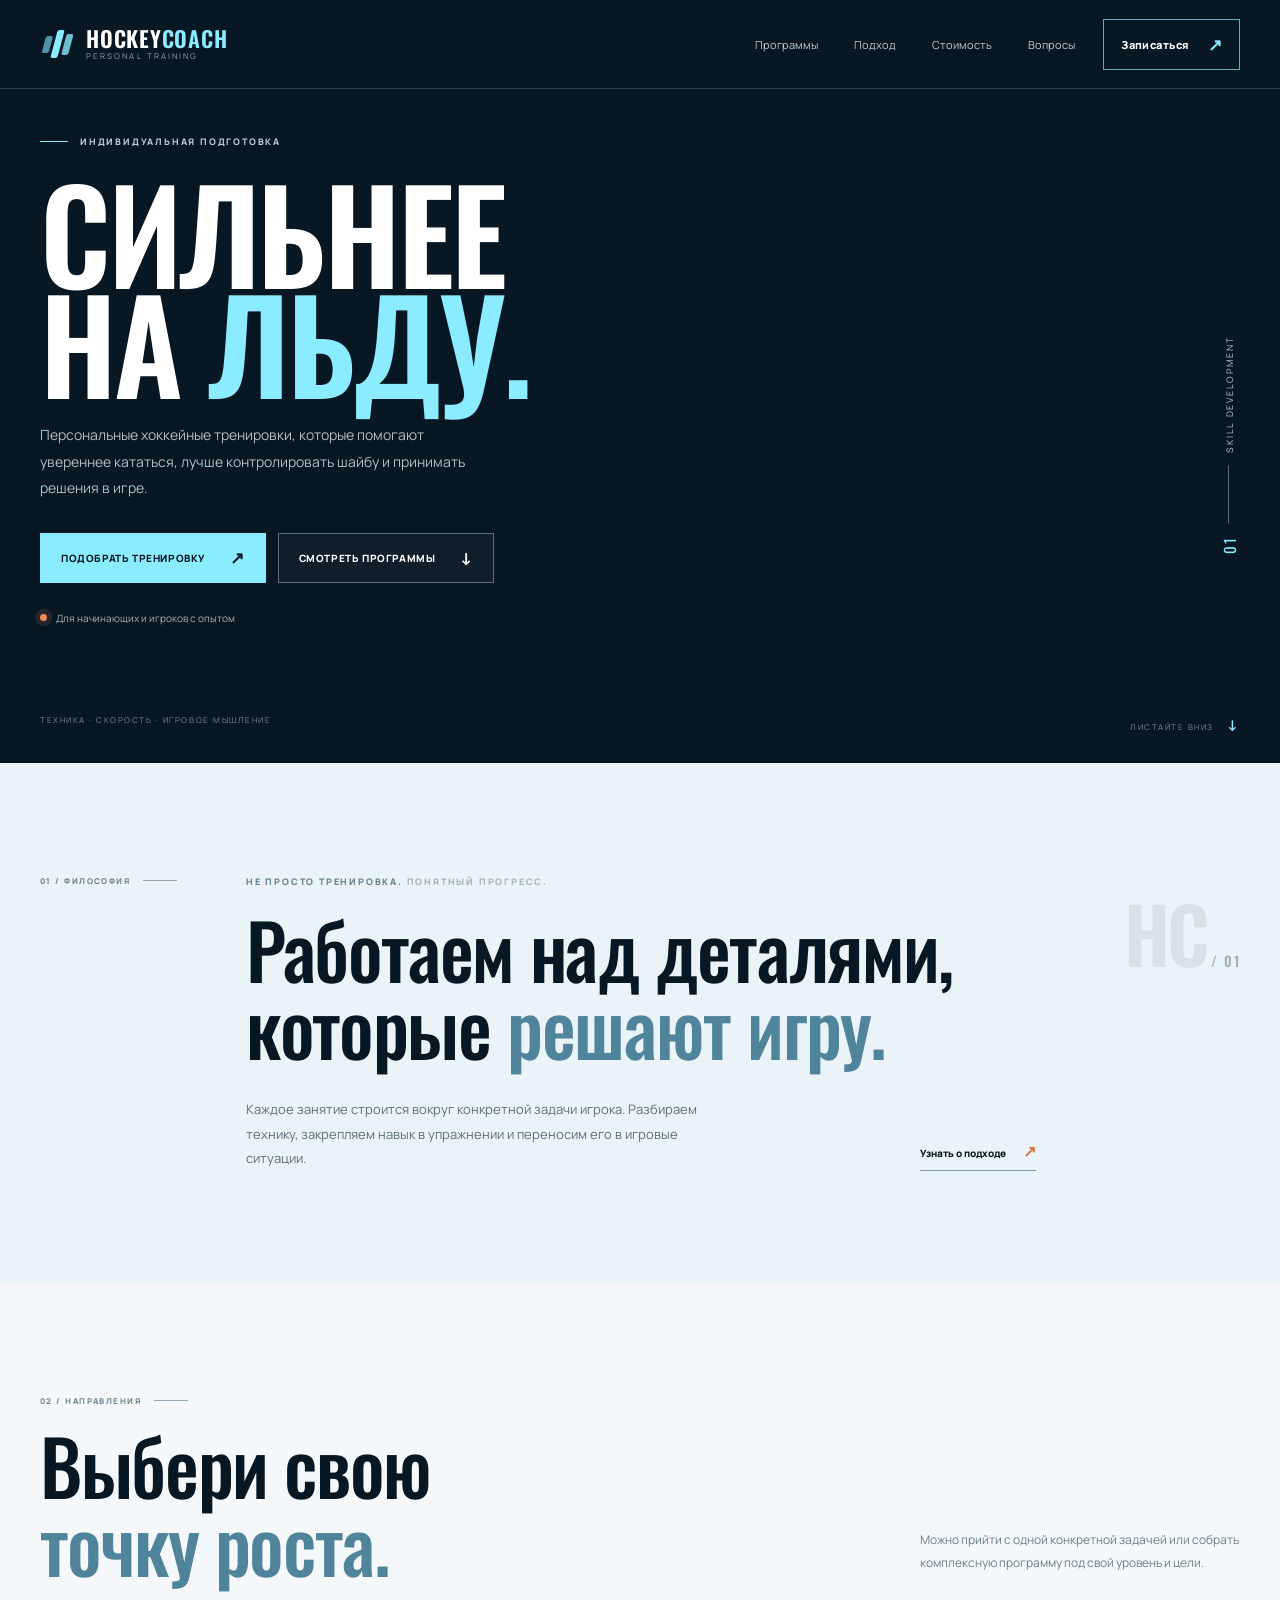
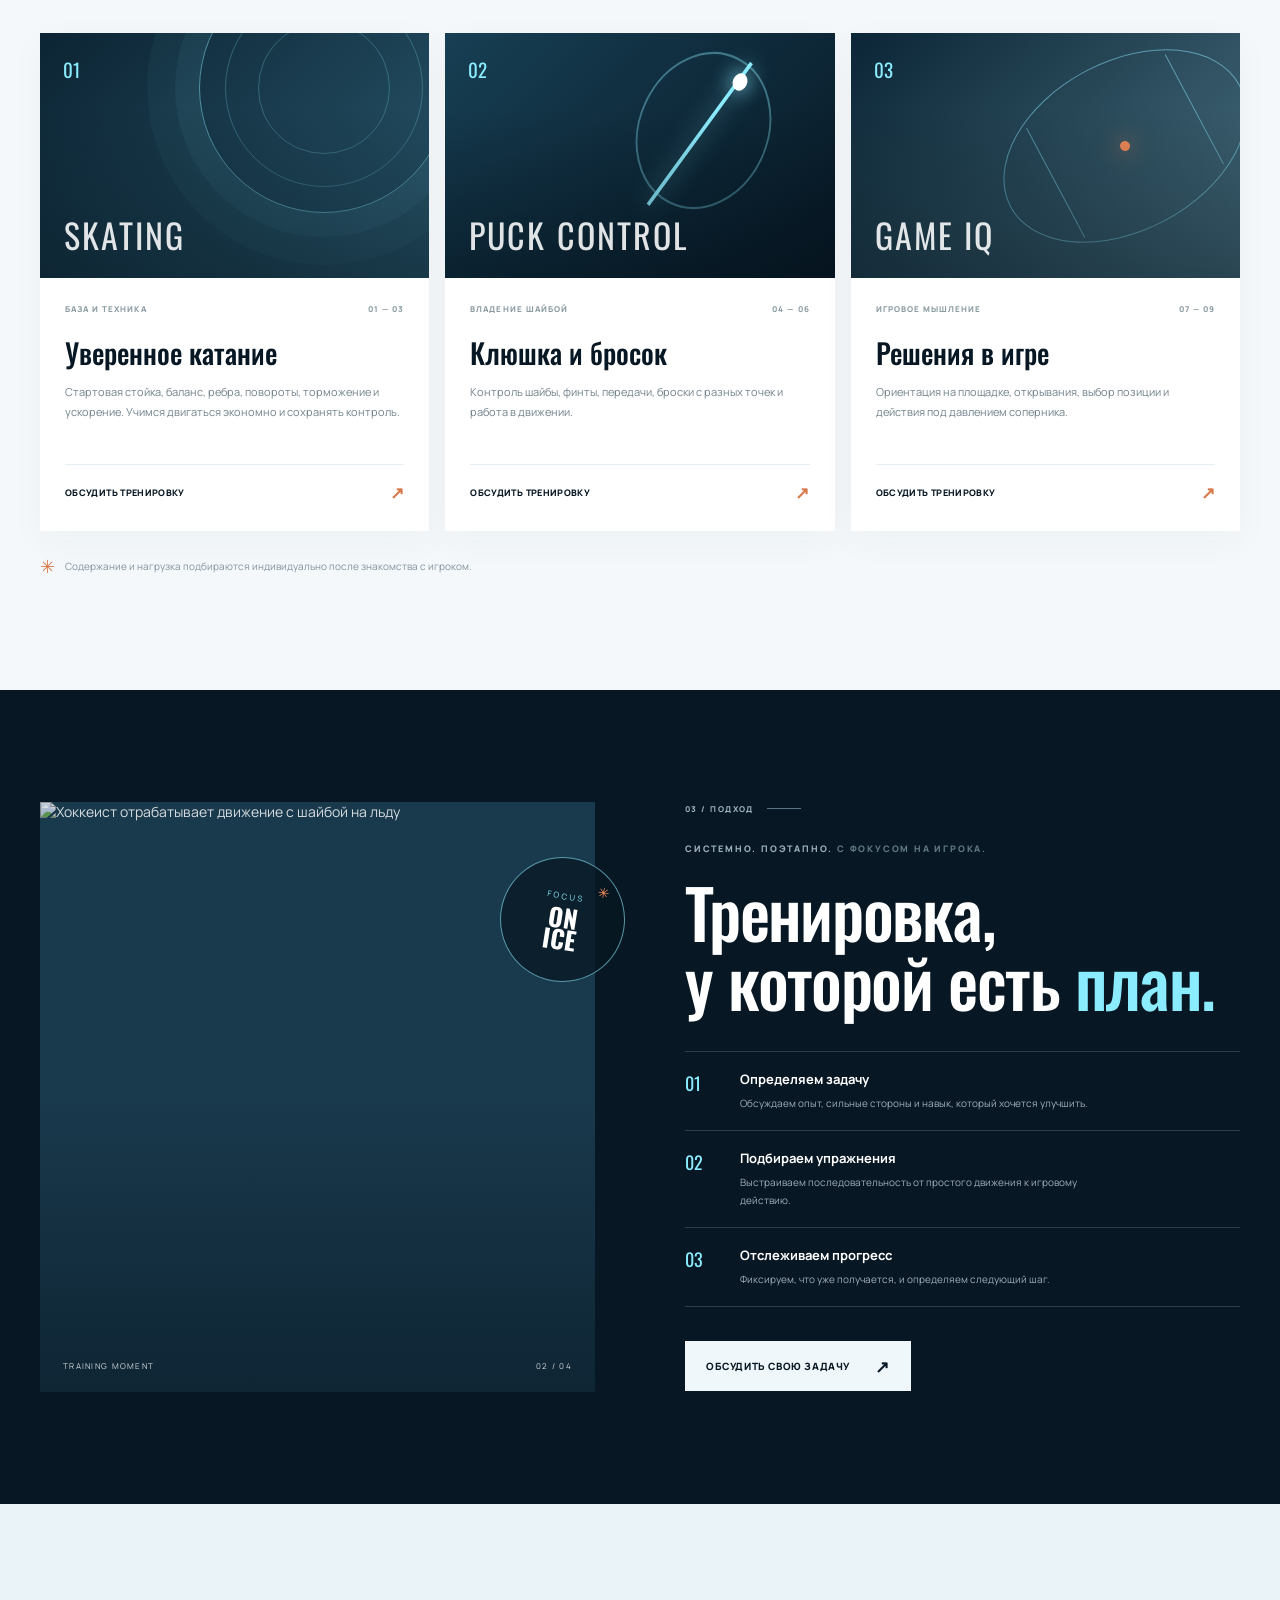
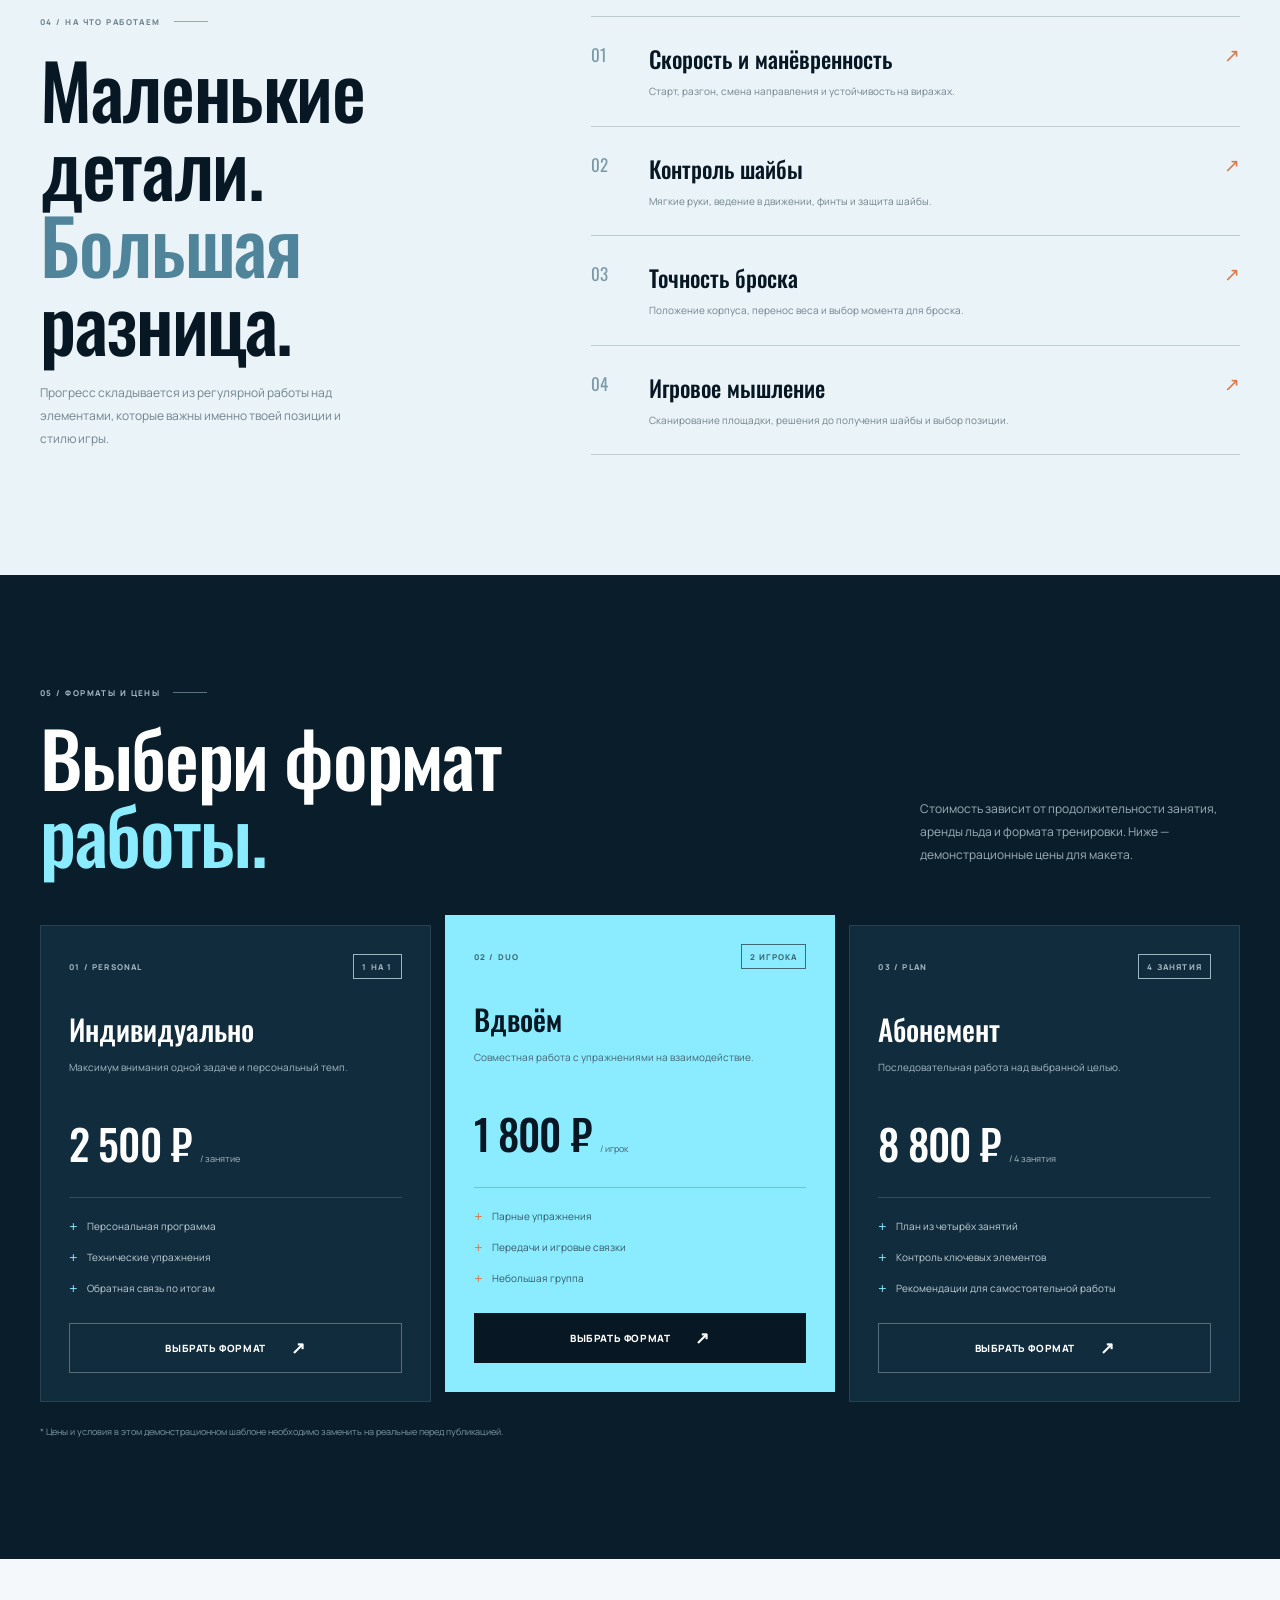
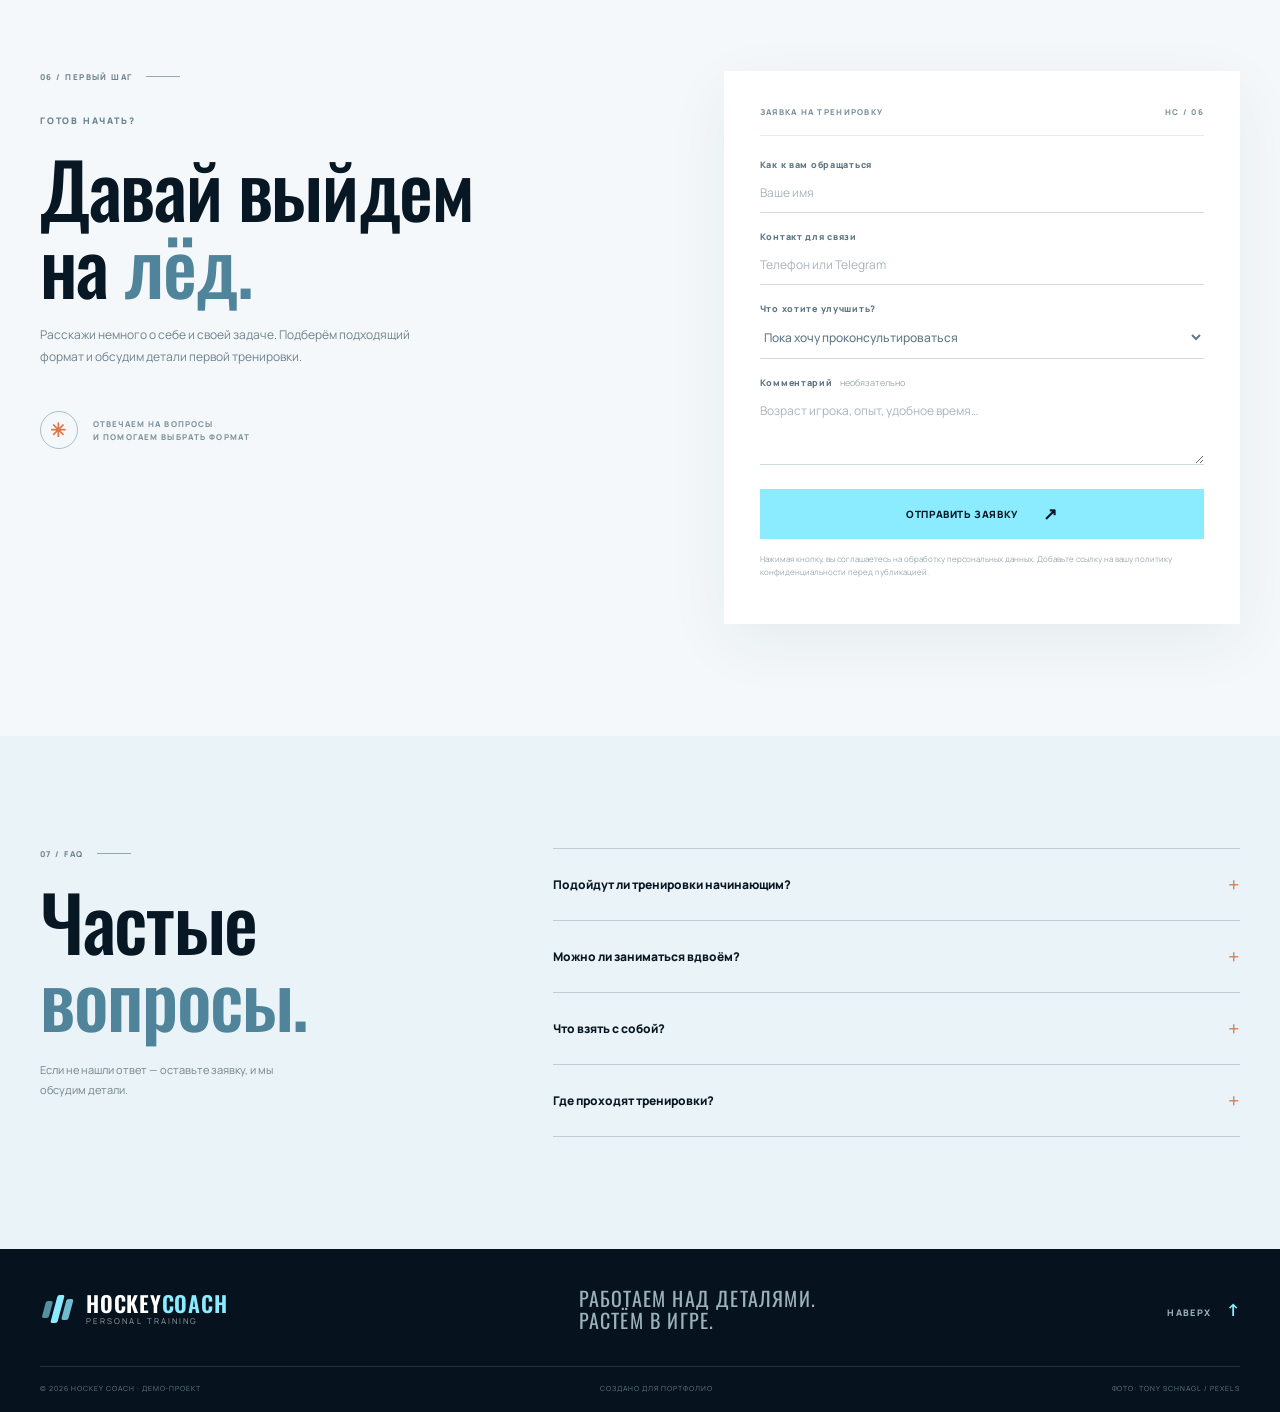
==== hockey-coach-site/index.html @ 4f039370 "Add files via upload" ====
<!doctype html>
<html lang="ru">
<head>
  <meta charset="utf-8">
  <meta name="viewport" content="width=device-width, initial-scale=1">
  <meta name="theme-color" content="#071723">
  <meta name="description" content="Индивидуальные хоккейные тренировки: катание, владение шайбой, бросок и игровое мышление. Подбор программы под уровень и цели игрока.">
  <title>Hockey Coach — индивидуальные тренировки на льду</title>
  <link rel="preconnect" href="https://fonts.googleapis.com">
  <link rel="preconnect" href="https://fonts.gstatic.com" crossorigin>
  <link href="https://fonts.googleapis.com/css2?family=Manrope:wght@400;500;600;700;800&family=Oswald:wght@400;500;600;700&display=swap" rel="stylesheet">
  <link rel="icon" href="assets/favicon.svg" type="image/svg+xml">
  <link rel="stylesheet" href="styles.css">
</head>
<body>
  <div class="site-shell">
    <header class="site-header" id="top">
      <div class="container header-inner">
        <a class="brand" href="#top" aria-label="Hockey Coach — на главную">
          <span class="brand-mark" aria-hidden="true"><span></span><span></span><span></span></span>
          <span class="brand-copy"><strong>HOCKEY<span>COACH</span></strong><small>PERSONAL TRAINING</small></span>
        </a>
        <button class="menu-toggle" type="button" aria-label="Открыть меню" aria-expanded="false" aria-controls="main-nav">
          <span></span><span></span>
        </button>
        <nav class="main-nav" id="main-nav" aria-label="Основная навигация">
          <a href="#programs">Программы</a>
          <a href="#approach">Подход</a>
          <a href="#prices">Стоимость</a>
          <a href="#faq">Вопросы</a>
        </nav>
        <a class="header-cta" href="#contact">Записаться <span aria-hidden="true">↗</span></a>
      </div>
    </header>

    <main>
      <section class="hero">
        <div class="hero-photo" role="img" aria-label="Хоккеисты проводят тренировку на ледовой арене"></div>
        <div class="hero-shade"></div>
        <div class="container hero-content">
          <div class="hero-copy">
            <div class="eyebrow eyebrow-light"><span class="eyebrow-line"></span> ИНДИВИДУАЛЬНАЯ ПОДГОТОВКА</div>
            <h1>СИЛЬНЕЕ<br>НА <em>ЛЬДУ.</em></h1>
            <p class="hero-lead">Персональные хоккейные тренировки, которые помогают увереннее кататься, лучше контролировать шайбу и принимать решения в игре.</p>
            <div class="hero-actions">
              <a class="button button-accent" href="#contact">Подобрать тренировку <span aria-hidden="true">↗</span></a>
              <a class="button button-ghost" href="#programs">Смотреть программы <span aria-hidden="true">↓</span></a>
            </div>
            <div class="hero-note"><span class="pulse-dot"></span> Для начинающих и игроков с опытом</div>
          </div>
          <div class="hero-side-note"><span>01</span><i></i><span>SKILL DEVELOPMENT</span></div>
          <div class="hero-bottomline">
            <span>ТЕХНИКА · СКОРОСТЬ · ИГРОВОЕ МЫШЛЕНИЕ</span>
            <span class="scroll-cue">ЛИСТАЙТЕ ВНИЗ <b>↓</b></span>
          </div>
        </div>
      </section>

      <section class="intro section-pad">
        <div class="container intro-grid">
          <div class="section-kicker"><span>01 / ФИЛОСОФИЯ</span><i></i></div>
          <div class="intro-main">
            <p class="overline">НЕ ПРОСТО ТРЕНИРОВКА. <span>ПОНЯТНЫЙ ПРОГРЕСС.</span></p>
            <h2>Работаем над деталями,<br>которые <em>решают игру.</em></h2>
            <div class="intro-bottom">
              <p>Каждое занятие строится вокруг конкретной задачи игрока. Разбираем технику, закрепляем навык в упражнении и переносим его в игровые ситуации.</p>
              <a class="text-link" href="#approach">Узнать о подходе <span>↗</span></a>
            </div>
          </div>
          <div class="intro-number" aria-hidden="true">HC<span> / 01</span></div>
        </div>
      </section>

      <section class="programs section-pad" id="programs">
        <div class="container">
          <div class="section-heading">
            <div><div class="section-kicker"><span>02 / НАПРАВЛЕНИЯ</span><i></i></div><h2>Выбери свою<br><em>точку роста.</em></h2></div>
            <p>Можно прийти с одной конкретной задачей или собрать комплексную программу под свой уровень и цели.</p>
          </div>
          <div class="program-grid">
            <article class="program-card program-card-featured">
              <div class="program-visual visual-skating"><span class="visual-index">01</span><span class="visual-word">SKATING</span><div class="ice-ring"></div></div>
              <div class="program-info"><div class="program-meta"><span>БАЗА И ТЕХНИКА</span><span>01 — 03</span></div><h3>Уверенное катание</h3><p>Стартовая стойка, баланс, ребра, повороты, торможение и ускорение. Учимся двигаться экономно и сохранять контроль.</p><a class="card-link" href="#contact">Обсудить тренировку <span>↗</span></a></div>
            </article>
            <article class="program-card">
              <div class="program-visual visual-stick"><span class="visual-index">02</span><span class="visual-word">PUCK CONTROL</span><div class="puck-mark"></div></div>
              <div class="program-info"><div class="program-meta"><span>ВЛАДЕНИЕ ШАЙБОЙ</span><span>04 — 06</span></div><h3>Клюшка и бросок</h3><p>Контроль шайбы, финты, передачи, броски с разных точек и работа в движении.</p><a class="card-link" href="#contact">Обсудить тренировку <span>↗</span></a></div>
            </article>
            <article class="program-card">
              <div class="program-visual visual-game"><span class="visual-index">03</span><span class="visual-word">GAME IQ</span><div class="game-lines"></div></div>
              <div class="program-info"><div class="program-meta"><span>ИГРОВОЕ МЫШЛЕНИЕ</span><span>07 — 09</span></div><h3>Решения в игре</h3><p>Ориентация на площадке, открывания, выбор позиции и действия под давлением соперника.</p><a class="card-link" href="#contact">Обсудить тренировку <span>↗</span></a></div>
            </article>
          </div>
          <div class="program-footnote"><span class="mini-star">✳</span> Содержание и нагрузка подбираются индивидуально после знакомства с игроком.</div>
        </div>
      </section>

      <section class="approach section-pad" id="approach">
        <div class="container approach-grid">
          <div class="approach-image-wrap">
            <img class="approach-image" src="https://images.pexels.com/photos/6468601/pexels-photo-6468601.jpeg?cs=srgb&dl=pexels-tony-schnagl-6468601.jpg&fm=jpg" alt="Хоккеист отрабатывает движение с шайбой на льду" loading="lazy">
            <div class="image-caption"><span>TRAINING MOMENT</span><span>02 / 04</span></div>
            <div class="image-stamp"><span>FOCUS</span><strong>ON<br>ICE</strong><i>✳</i></div>
          </div>
          <div class="approach-copy">
            <div class="section-kicker section-kicker-light"><span>03 / ПОДХОД</span><i></i></div>
            <p class="overline overline-light">СИСТЕМНО. ПОЭТАПНО. <span>С ФОКУСОМ НА ИГРОКА.</span></p>
            <h2>Тренировка,<br>у которой есть <em>план.</em></h2>
            <div class="approach-steps">
              <div class="approach-step"><span>01</span><div><h3>Определяем задачу</h3><p>Обсуждаем опыт, сильные стороны и навык, который хочется улучшить.</p></div></div>
              <div class="approach-step"><span>02</span><div><h3>Подбираем упражнения</h3><p>Выстраиваем последовательность от простого движения к игровому действию.</p></div></div>
              <div class="approach-step"><span>03</span><div><h3>Отслеживаем прогресс</h3><p>Фиксируем, что уже получается, и определяем следующий шаг.</p></div></div>
            </div>
            <a class="button button-light" href="#contact">Обсудить свою задачу <span>↗</span></a>
          </div>
        </div>
      </section>

      <section class="results section-pad">
        <div class="container results-grid">
          <div class="results-heading"><div class="section-kicker"><span>04 / НА ЧТО РАБОТАЕМ</span><i></i></div><h2>Маленькие<br>детали. <em>Большая</em><br>разница.</h2><p>Прогресс складывается из регулярной работы над элементами, которые важны именно твоей позиции и стилю игры.</p></div>
          <div class="skill-list">
            <div class="skill-row"><span class="skill-count">01</span><div class="skill-copy"><h3>Скорость и манёвренность</h3><p>Старт, разгон, смена направления и устойчивость на виражах.</p></div><span class="skill-arrow">↗</span></div>
            <div class="skill-row"><span class="skill-count">02</span><div class="skill-copy"><h3>Контроль шайбы</h3><p>Мягкие руки, ведение в движении, финты и защита шайбы.</p></div><span class="skill-arrow">↗</span></div>
            <div class="skill-row"><span class="skill-count">03</span><div class="skill-copy"><h3>Точность броска</h3><p>Положение корпуса, перенос веса и выбор момента для броска.</p></div><span class="skill-arrow">↗</span></div>
            <div class="skill-row"><span class="skill-count">04</span><div class="skill-copy"><h3>Игровое мышление</h3><p>Сканирование площадки, решения до получения шайбы и выбор позиции.</p></div><span class="skill-arrow">↗</span></div>
          </div>
        </div>
      </section>

      <section class="pricing section-pad" id="prices">
        <div class="container">
          <div class="section-heading pricing-heading">
            <div><div class="section-kicker section-kicker-light"><span>05 / ФОРМАТЫ И ЦЕНЫ</span><i></i></div><h2>Выбери формат<br><em>работы.</em></h2></div>
            <p>Стоимость зависит от продолжительности занятия, аренды льда и формата тренировки. Ниже — демонстрационные цены для макета.</p>
          </div>
          <div class="price-grid">
            <article class="price-card"><div class="price-top"><span>01 / PERSONAL</span><span class="price-tag">1 НА 1</span></div><h3>Индивидуально</h3><p>Максимум внимания одной задаче и персональный темп.</p><div class="price-value"><strong>2 500 ₽</strong><span>/ занятие</span></div><ul><li>Персональная программа</li><li>Технические упражнения</li><li>Обратная связь по итогам</li></ul><a class="button button-outline-light" href="#contact" data-plan="Индивидуальная тренировка">Выбрать формат <span>↗</span></a></article>
            <article class="price-card price-card-accent"><div class="price-top"><span>02 / DUO</span><span class="price-tag">2 ИГРОКА</span></div><h3>Вдвоём</h3><p>Совместная работа с упражнениями на взаимодействие.</p><div class="price-value"><strong>1 800 ₽</strong><span>/ игрок</span></div><ul><li>Парные упражнения</li><li>Передачи и игровые связки</li><li>Небольшая группа</li></ul><a class="button button-dark" href="#contact" data-plan="Тренировка вдвоём">Выбрать формат <span>↗</span></a></article>
            <article class="price-card"><div class="price-top"><span>03 / PLAN</span><span class="price-tag">4 ЗАНЯТИЯ</span></div><h3>Абонемент</h3><p>Последовательная работа над выбранной целью.</p><div class="price-value"><strong>8 800 ₽</strong><span>/ 4 занятия</span></div><ul><li>План из четырёх занятий</li><li>Контроль ключевых элементов</li><li>Рекомендации для самостоятельной работы</li></ul><a class="button button-outline-light" href="#contact" data-plan="Абонемент на 4 занятия">Выбрать формат <span>↗</span></a></article>
          </div>
          <p class="pricing-note">* Цены и условия в этом демонстрационном шаблоне необходимо заменить на реальные перед публикацией.</p>
        </div>
      </section>

      <section class="contact section-pad" id="contact">
        <div class="container contact-grid">
          <div class="contact-copy"><div class="section-kicker"><span>06 / ПЕРВЫЙ ШАГ</span><i></i></div><p class="overline">ГОТОВ НАЧАТЬ?</p><h2>Давай выйдем<br>на <em>лёд.</em></h2><p class="contact-lead">Расскажи немного о себе и своей задаче. Подберём подходящий формат и обсудим детали первой тренировки.</p><div class="contact-aside"><span class="contact-aside-icon">✳</span><span>ОТВЕЧАЕМ НА ВОПРОСЫ<br>И ПОМОГАЕМ ВЫБРАТЬ ФОРМАТ</span></div></div>
          <form class="contact-form" id="lead-form">
            <div class="form-title"><span>ЗАЯВКА НА ТРЕНИРОВКУ</span><span>HC / 06</span></div>
            <label>Как к вам обращаться<input name="name" type="text" placeholder="Ваше имя" autocomplete="name" required></label>
            <label>Контакт для связи<input name="contact" type="text" placeholder="Телефон или Telegram" required></label>
            <label>Что хотите улучшить?
              <select name="goal" id="goal-select">
                <option value="Пока хочу проконсультироваться">Пока хочу проконсультироваться</option>
                <option value="Уверенное катание">Уверенное катание</option>
                <option value="Владение шайбой и бросок">Владение шайбой и бросок</option>
                <option value="Игровое мышление">Игровое мышление</option>
                <option value="Комплексная подготовка">Комплексная подготовка</option>
              </select>
            </label>
            <label>Комментарий <span class="optional">необязательно</span><textarea name="message" rows="3" placeholder="Возраст игрока, опыт, удобное время…"></textarea></label>
            <button class="button button-accent form-submit" type="submit">Отправить заявку <span>↗</span></button>
            <p class="form-privacy">Нажимая кнопку, вы соглашаетесь на обработку персональных данных. Добавьте ссылку на вашу политику конфиденциальности перед публикацией.</p>
            <p class="form-feedback" id="form-feedback" role="status" aria-live="polite"></p>
          </form>
        </div>
      </section>

      <section class="faq section-pad" id="faq">
        <div class="container faq-grid">
          <div><div class="section-kicker"><span>07 / FAQ</span><i></i></div><h2>Частые<br><em>вопросы.</em></h2><p>Если не нашли ответ — оставьте заявку, и мы обсудим детали.</p></div>
          <div class="faq-list">
            <details><summary>Подойдут ли тренировки начинающим?<span>+</span></summary><p>Да. Содержание занятия подбирается под текущий уровень: можно начать с базового катания, баланса и уверенного владения клюшкой.</p></details>
            <details><summary>Можно ли заниматься вдвоём?<span>+</span></summary><p>Да, если у игроков сопоставимый уровень и совместные занятия подходят под поставленные задачи.</p></details>
            <details><summary>Что взять с собой?<span>+</span></summary><p>Полную хоккейную экипировку, клюшку и коньки. Точный список и требования к экипировке согласуем до занятия.</p></details>
            <details><summary>Где проходят тренировки?<span>+</span></summary><p>Локация и доступность льда согласуются заранее. Здесь можно указать город и конкретные арены тренера.</p></details>
          </div>
        </div>
      </section>
    </main>

    <footer class="site-footer">
      <div class="container footer-main">
        <a class="brand brand-footer" href="#top"><span class="brand-mark" aria-hidden="true"><span></span><span></span><span></span></span><span class="brand-copy"><strong>HOCKEY<span>COACH</span></strong><small>PERSONAL TRAINING</small></span></a>
        <p>РАБОТАЕМ НАД ДЕТАЛЯМИ.<br>РАСТЁМ В ИГРЕ.</p>
        <a class="footer-top" href="#top">НАВЕРХ <span>↑</span></a>
      </div>
      <div class="container footer-bottom"><span>© <span id="year"></span> HOCKEY COACH · ДЕМО-ПРОЕКТ</span><span>СОЗДАНО ДЛЯ ПОРТФОЛИО</span><span>ФОТО: TONY SCHNAGL / PEXELS</span></div>
    </footer>
  </div>
  <script src="script.js"></script>
</body>
</html>
---- hockey-coach-site/styles.css ----
:root{--ink:#071723;--ink-2:#0d2535;--ink-3:#17394c;--ice:#eaf3f7;--ice-2:#d9e8ee;--muted:#70828d;--line:rgba(8,29,43,.14);--cyan:#8cecff;--orange:#f28b58;--white:#fff;--container:1200px;--font:'Manrope',Arial,sans-serif;--display:'Oswald','Arial Narrow',sans-serif}*{box-sizing:border-box}html{scroll-behavior:smooth;scroll-padding-top:88px}body{margin:0;background:var(--ice);color:var(--ink);font-family:var(--font);font-size:14px;-webkit-font-smoothing:antialiased}a{color:inherit;text-decoration:none}button,input,select,textarea{font:inherit}.container{width:min(var(--container),calc(100% - 64px));margin:0 auto}.section-pad{padding:112px 0}.site-header{position:absolute;z-index:20;top:0;left:0;width:100%;color:#fff;border-bottom:1px solid rgba(255,255,255,.17)}.header-inner{height:88px;display:flex;align-items:center;justify-content:space-between;gap:28px}.brand{display:flex;align-items:center;gap:12px;min-width:205px}.brand-mark{width:34px;height:34px;display:flex;align-items:center;justify-content:center;gap:3px;transform:skew(-15deg)}.brand-mark span{display:block;width:7px;background:var(--cyan);border-radius:2px}.brand-mark span:nth-child(1){height:17px;opacity:.58}.brand-mark span:nth-child(2){height:28px}.brand-mark span:nth-child(3){height:21px;opacity:.78}.brand-copy{display:flex;flex-direction:column;gap:1px}.brand-copy strong{font-family:var(--display);font-size:22px;line-height:1;letter-spacing:.035em;font-weight:600}.brand-copy strong span{color:var(--cyan)}.brand-copy small{font-size:8px;letter-spacing:.26em;color:rgba(255,255,255,.58)}.main-nav{display:flex;gap:36px;margin-left:auto}.main-nav a{font-size:11px;color:rgba(255,255,255,.76);transition:color .2s}.main-nav a:hover{color:var(--cyan)}.header-cta{display:inline-flex;align-items:center;gap:18px;border:1px solid rgba(140,236,255,.7);padding:13px 17px;font-size:11px;font-weight:800;letter-spacing:.04em;transition:.2s}.header-cta span{color:var(--cyan);font-size:17px}.header-cta:hover{background:var(--cyan);color:var(--ink)}.header-cta:hover span{color:var(--ink)}.menu-toggle{display:none;background:none;border:0;color:#fff}.hero{position:relative;min-height:760px;display:flex;align-items:center;overflow:hidden;background:#071723;color:#fff}.hero-photo{position:absolute;inset:0 0 0 25%;background-image:url('https://images.pexels.com/photos/6468721/pexels-photo-6468721.jpeg?cs=srgb&dl=pexels-tony-schnagl-6468721.jpg&fm=jpg');background-size:cover;background-position:center 47%;opacity:.62;filter:saturate(.72)}.hero-shade{position:absolute;inset:0;background:linear-gradient(90deg,#071723 0%,rgba(7,23,35,.97) 26%,rgba(7,23,35,.72) 50%,rgba(7,23,35,.24) 100%),linear-gradient(0deg,rgba(7,23,35,.82),transparent 37%)}.hero-content{position:relative;padding-top:135px;padding-bottom:70px;min-height:760px;display:flex;flex-direction:column;justify-content:center}.hero-copy{max-width:640px;padding-bottom:68px}.eyebrow,.overline{font-size:9px;font-weight:800;letter-spacing:.2em}.eyebrow{display:flex;align-items:center;gap:12px;color:#b4cbd5}.eyebrow-line{display:inline-block;width:28px;height:1px;background:var(--cyan)}h1,h2,h3,p{margin-top:0}.hero h1{font-family:var(--display);font-size:clamp(76px,10vw,142px);line-height:.86;letter-spacing:-.025em;font-weight:600;margin:28px 0 26px}.hero h1 em,.section-heading h2 em,.intro h2 em,.approach h2 em,.results h2 em,.contact h2 em,.faq h2 em{font-style:normal;color:var(--cyan)}.hero-lead{max-width:455px;color:rgba(238,247,250,.74);font-size:14px;line-height:1.9;margin-bottom:31px}.hero-actions{display:flex;flex-wrap:wrap;gap:12px}.button{min-height:50px;display:inline-flex;align-items:center;justify-content:center;gap:25px;padding:0 20px;border:1px solid transparent;font-size:10px;font-weight:800;letter-spacing:.06em;text-transform:uppercase;transition:transform .2s,background .2s,border-color .2s;cursor:pointer}.button:hover{transform:translateY(-2px)}.button span{font-size:17px}.button-accent{background:var(--cyan);color:var(--ink)}.button-accent:hover{background:#b5f5ff}.button-ghost{border-color:rgba(255,255,255,.34);color:#fff;background:rgba(255,255,255,.03)}.button-ghost:hover{border-color:var(--cyan)}.hero-note{margin-top:28px;font-size:10px;color:rgba(255,255,255,.65);display:flex;gap:9px;align-items:center}.pulse-dot{width:7px;height:7px;border-radius:50%;background:var(--orange);box-shadow:0 0 0 5px rgba(242,139,88,.13)}.hero-side-note{position:absolute;right:0;top:44%;display:flex;align-items:center;gap:13px;writing-mode:vertical-rl;transform:rotate(180deg);font-size:9px;letter-spacing:.19em;color:rgba(255,255,255,.74)}.hero-side-note span:first-child{color:var(--cyan);font-family:var(--display);font-size:15px}.hero-side-note i{height:58px;width:1px;background:rgba(255,255,255,.36)}.hero-bottomline{position:absolute;bottom:28px;left:0;right:0;display:flex;justify-content:space-between;color:rgba(255,255,255,.48);font-size:8px;letter-spacing:.19em}.scroll-cue b{color:var(--cyan);font-size:15px;margin-left:10px}.intro{background:var(--ice)}.intro-grid{display:grid;grid-template-columns:170px 1fr auto;gap:36px;align-items:start}.section-kicker{display:flex;align-items:center;gap:13px;color:#708490;font-size:8px;font-weight:800;letter-spacing:.18em;white-space:nowrap}.section-kicker i{width:34px;height:1px;background:#92a9b5;display:block}.intro-main{max-width:790px}.overline{color:#63808e;margin-bottom:22px}.overline span{color:#a4b5bd}.intro h2,.section-heading h2,.approach h2,.results h2,.contact h2,.faq h2{font-family:var(--display);font-size:clamp(45px,6vw,76px);font-weight:500;line-height:1.02;letter-spacing:-.018em;margin:0}.intro h2 em,.results h2 em,.contact h2 em,.faq h2 em{color:#4f849b}.intro-bottom{display:flex;align-items:end;justify-content:space-between;gap:44px;margin-top:32px}.intro-bottom p{max-width:480px;color:#5d717d;font-size:13px;line-height:1.9;margin:0}.text-link{font-size:10px;font-weight:800;white-space:nowrap;border-bottom:1px solid #7f9baa;padding-bottom:8px}.text-link span{color:#d9784a;margin-left:15px;font-size:16px}.intro-number{font-family:var(--display);font-size:clamp(40px,6vw,80px);color:rgba(23,57,76,.09);font-weight:600;letter-spacing:-.04em}.intro-number span{font-size:14px;letter-spacing:.1em;color:rgba(23,57,76,.34)}.programs{background:#f4f8fa}.section-heading{display:flex;justify-content:space-between;align-items:end;gap:40px;margin-bottom:52px}.section-heading h2{margin-top:20px}.section-heading h2 em{color:#4f849b}.section-heading>p{max-width:320px;color:#6e808a;font-size:12px;line-height:1.9;margin-bottom:6px}.program-grid{display:grid;grid-template-columns:repeat(3,1fr);gap:16px}.program-card{background:#fff;min-width:0;box-shadow:0 10px 35px rgba(23,57,76,.035)}.program-visual{height:245px;position:relative;overflow:hidden;background:#132f42;color:#fff}.visual-skating{background:linear-gradient(135deg,#0c2433,#28566b)}.visual-stick{background:linear-gradient(135deg,#173f54,#071723)}.visual-game{background:linear-gradient(135deg,#0b2636,#476d7d)}.program-visual:after{content:"";position:absolute;inset:0;background:linear-gradient(0deg,rgba(2,14,23,.42),transparent 70%)}.visual-index{position:absolute;top:22px;left:23px;color:var(--cyan);font-family:var(--display);font-size:19px;z-index:2}.visual-word{position:absolute;left:24px;bottom:18px;z-index:2;font-family:var(--display);font-size:34px;letter-spacing:.06em;color:rgba(255,255,255,.88)}.ice-ring{position:absolute;width:250px;height:250px;border:1px solid rgba(140,236,255,.5);border-radius:50%;right:-20px;top:-70px;box-shadow:0 0 0 24px rgba(140,236,255,.05),0 0 0 52px rgba(140,236,255,.035)}.ice-ring:before,.ice-ring:after{content:"";position:absolute;border:1px solid rgba(140,236,255,.25);border-radius:50%}.ice-ring:before{inset:25px}.ice-ring:after{inset:58px}.puck-mark{position:absolute;width:145px;height:145px;right:15%;top:10%;border:2px solid rgba(140,236,255,.38);border-radius:50%;transform:rotate(-25deg) skew(-12deg)}.puck-mark:before{content:"";position:absolute;width:160px;height:4px;background:var(--cyan);left:-14px;top:70px;transform:rotate(-32deg);box-shadow:0 0 23px rgba(140,236,255,.6)}.puck-mark:after{content:"";position:absolute;width:16px;height:16px;border-radius:50%;background:#fff;right:15px;top:34px;box-shadow:0 0 20px #8cecff}.game-lines{position:absolute;width:260px;height:170px;right:-15px;top:28px;border:1px solid rgba(140,236,255,.5);border-radius:50%;transform:rotate(-28deg)}.game-lines:before{content:"";position:absolute;inset:22px 50px;border-left:1px solid rgba(140,236,255,.5);border-right:1px solid rgba(140,236,255,.5)}.game-lines:after{content:"";position:absolute;left:50%;top:50%;width:10px;height:10px;transform:translate(-50%,-50%);background:var(--orange);border-radius:50%;box-shadow:0 0 22px var(--orange)}.program-info{padding:25px 25px 27px}.program-meta{display:flex;justify-content:space-between;color:#8b9ba3;font-size:8px;font-weight:800;letter-spacing:.13em}.program-info h3{font-family:var(--display);font-size:28px;font-weight:500;margin:18px 0 9px}.program-info p{font-size:11px;color:#71828b;line-height:1.85;min-height:61px;margin-bottom:21px}.card-link{display:flex;justify-content:space-between;align-items:center;border-top:1px solid #e4edf1;padding-top:16px;font-size:9px;font-weight:800;text-transform:uppercase;letter-spacing:.04em}.card-link span{font-size:17px;color:#d9784a}.program-footnote{margin-top:23px;color:#83949d;font-size:10px;display:flex;align-items:center;gap:10px}.mini-star{font-size:18px;color:#d9784a}.approach{background:var(--ink);color:#fff}.approach-grid{display:grid;grid-template-columns:1fr 1fr;gap:90px;align-items:center}.approach-image-wrap{position:relative;min-height:590px;background:#19394c}.approach-image{position:absolute;inset:0;width:100%;height:100%;object-fit:cover;object-position:center;filter:saturate(.72);opacity:.82}.approach-image-wrap:after{content:"";position:absolute;inset:0;background:linear-gradient(0deg,rgba(7,23,35,.58),transparent 50%)}.image-caption{position:absolute;z-index:2;left:23px;right:23px;bottom:21px;display:flex;justify-content:space-between;color:rgba(255,255,255,.82);font-size:8px;letter-spacing:.16em}.image-stamp{position:absolute;z-index:3;right:-30px;top:55px;width:125px;height:125px;border:1px solid rgba(140,236,255,.6);border-radius:50%;display:flex;flex-direction:column;justify-content:center;align-items:center;background:rgba(7,23,35,.74);transform:rotate(9deg)}.image-stamp span{font-size:8px;letter-spacing:.28em;color:var(--cyan)}.image-stamp strong{font-family:var(--display);font-size:25px;line-height:.85;text-align:center;margin-top:5px}.image-stamp i{font-style:normal;color:var(--orange);position:absolute;right:19px;top:19px}.section-kicker-light{color:#9db3bd}.section-kicker-light i{background:#597484}.overline-light{color:#9bb1bd;margin-top:28px}.overline-light span{color:#607985}.approach h2{font-size:clamp(46px,5.3vw,68px);margin-bottom:36px}.approach-steps{border-top:1px solid rgba(255,255,255,.16);margin-bottom:34px}.approach-step{display:grid;grid-template-columns:42px 1fr;gap:13px;padding:18px 0;border-bottom:1px solid rgba(255,255,255,.16)}.approach-step>span{font-family:var(--display);font-size:18px;color:var(--cyan)}.approach-step h3{font-size:13px;margin:0 0 6px}.approach-step p{font-size:10px;line-height:1.8;color:#9db0ba;margin:0;max-width:360px}.button-light{background:#f0f7fa;color:var(--ink)}.button-light:hover{background:var(--cyan)}.results{background:var(--ice)}.results-grid{display:grid;grid-template-columns:.82fr 1.18fr;gap:100px}.results-heading h2{margin:23px 0 22px}.results-heading>p{font-size:12px;line-height:1.9;color:#71838d;max-width:330px}.skill-list{border-top:1px solid #bdccd3}.skill-row{display:grid;grid-template-columns:42px 1fr 30px;gap:16px;align-items:start;padding:25px 0;border-bottom:1px solid #bdccd3}.skill-count{font-family:var(--display);font-size:17px;color:#7b9aa8}.skill-copy h3{font-family:var(--display);font-size:23px;font-weight:500;margin:0 0 7px}.skill-copy p{font-size:10px;color:#71838d;line-height:1.75;margin:0}.skill-arrow{font-size:19px;color:#d9784a;text-align:right}.pricing{background:#0a1d2a;color:#fff}.pricing-heading h2 em{color:var(--cyan)}.pricing-heading>p{color:#9db0ba}.price-grid{display:grid;grid-template-columns:repeat(3,1fr);gap:14px}.price-card{padding:28px;background:#102c3d;border:1px solid rgba(255,255,255,.1);min-height:420px;display:flex;flex-direction:column}.price-card-accent{background:var(--cyan);color:var(--ink);border-color:var(--cyan);transform:translateY(-10px)}.price-top{display:flex;justify-content:space-between;align-items:center;color:#9eb5bf;font-size:8px;font-weight:800;letter-spacing:.15em}.price-card-accent .price-top{color:#3f6979}.price-tag{border:1px solid currentColor;padding:6px 8px}.price-card h3{font-family:var(--display);font-size:29px;font-weight:500;margin:28px 0 8px}.price-card>p{font-size:10px;line-height:1.8;color:#a7bac3;min-height:36px;margin-bottom:18px}.price-card-accent>p{color:#426574}.price-value{display:flex;align-items:baseline;gap:8px;padding-bottom:23px;border-bottom:1px solid rgba(255,255,255,.15)}.price-card-accent .price-value{border-color:rgba(7,23,35,.2)}.price-value strong{font-family:var(--display);font-size:42px;font-weight:500;letter-spacing:-.02em}.price-value span{font-size:9px;color:#a5bac4}.price-card-accent .price-value span{color:#426574}.price-card ul{list-style:none;padding:0;margin:18px 0 24px;display:grid;gap:10px}.price-card li{font-size:10px;color:#c1d0d6;display:flex;align-items:center;gap:9px}.price-card li:before{content:"+";font-size:15px;color:var(--cyan)}.price-card-accent li{color:#335968}.price-card-accent li:before{color:#d9784a}.button-outline-light{margin-top:auto;border-color:rgba(255,255,255,.3);color:#fff}.button-outline-light:hover{border-color:var(--cyan);background:rgba(140,236,255,.08)}.button-dark{margin-top:auto;background:var(--ink);color:#fff}.button-dark:hover{background:#17394c}.pricing-note{font-size:9px;color:#7f98a4;margin-top:23px}.contact{background:#f4f8fa}.contact-grid{display:grid;grid-template-columns:1fr .9fr;gap:110px;align-items:start}.contact h2{margin:20px 0 20px}.contact-copy .overline{margin-top:32px}.contact-lead{font-size:12px;line-height:1.9;color:#6e828d;max-width:400px}.contact-aside{display:flex;align-items:center;gap:15px;margin-top:42px;color:#81949e;font-size:8px;line-height:1.7;letter-spacing:.14em;font-weight:800}.contact-aside-icon{display:grid;place-items:center;width:38px;height:38px;border:1px solid #a9c0ca;border-radius:50%;color:#d9784a;font-size:19px}.contact-form{background:#fff;padding:35px 36px;box-shadow:0 18px 60px rgba(23,57,76,.06)}.form-title{display:flex;justify-content:space-between;color:#7c929d;font-size:8px;font-weight:800;letter-spacing:.16em;border-bottom:1px solid #e3edf1;padding-bottom:18px;margin-bottom:22px}.contact-form label{display:block;font-size:9px;font-weight:800;letter-spacing:.08em;color:#5e7581;margin-bottom:17px}.contact-form input,.contact-form select,.contact-form textarea{display:block;width:100%;border:0;border-bottom:1px solid #cddbe1;border-radius:0;background:transparent;padding:13px 0 11px;color:var(--ink);font:500 12px var(--font);outline:none;transition:border-color .2s}.contact-form input:focus,.contact-form select:focus,.contact-form textarea:focus{border-color:#3f95ad}.contact-form textarea{resize:vertical;min-height:75px}.contact-form input::placeholder,.contact-form textarea::placeholder{color:#a7b5bc;font-weight:400}.contact-form select{color:#637984;appearance:auto}.optional{color:#9baab0;font-weight:400;letter-spacing:0;text-transform:none;margin-left:5px}.form-submit{width:100%;margin-top:7px;border:0}.form-privacy{font-size:8px;color:#9aa9b0;line-height:1.7;margin:13px 0 0}.form-feedback{font-size:10px;line-height:1.6;color:#267451;margin:10px 0 0;min-height:0}.faq{background:var(--ice)}.faq-grid{display:grid;grid-template-columns:.75fr 1.25fr;gap:100px}.faq h2{margin:23px 0}.faq-grid>div:first-child>p{max-width:250px;color:#73858e;font-size:11px;line-height:1.8}.faq-list{border-top:1px solid #bdccd3}.faq-list details{border-bottom:1px solid #bdccd3}.faq-list summary{list-style:none;cursor:pointer;display:flex;justify-content:space-between;align-items:center;gap:25px;padding:22px 0;font-size:12px;font-weight:800}.faq-list summary::-webkit-details-marker{display:none}.faq-list summary span{font-size:20px;color:#d9784a;font-weight:400;transition:transform .2s}.faq-list details[open] summary span{transform:rotate(45deg)}.faq-list details p{color:#6f838d;font-size:10px;line-height:1.85;max-width:550px;padding:0 35px 19px 0;margin:0}.site-footer{background:#06131e;color:#fff;padding:38px 0 19px}.footer-main{display:flex;justify-content:space-between;align-items:center;padding-bottom:34px}.brand-footer{min-width:unset}.footer-main>p{font-family:var(--display);font-size:20px;line-height:1.12;letter-spacing:.06em;color:#9bb1bc;margin:0}.footer-top{font-size:9px;font-weight:800;letter-spacing:.15em;color:#9bb1bc}.footer-top span{font-size:17px;color:var(--cyan);margin-left:12px}.footer-bottom{display:flex;justify-content:space-between;gap:15px;border-top:1px solid rgba(255,255,255,.13);padding-top:17px;color:#637986;font-size:7px;letter-spacing:.14em}.site-shell{overflow:hidden}
@media(max-width:1000px){.container{width:min(var(--container),calc(100% - 44px))}.main-nav{gap:20px}.approach-grid{gap:55px}.approach-image-wrap{min-height:520px}.results-grid,.contact-grid,.faq-grid{gap:55px}.program-visual{height:205px}.program-info{padding:21px}.price-card{padding:23px}.price-value strong{font-size:35px}}
@media(max-width:760px){.section-pad{padding:78px 0}.container{width:calc(100% - 40px)}.site-header{background:rgba(7,23,35,.5);backdrop-filter:blur(12px)}.header-inner{height:72px}.brand{min-width:0}.brand-copy strong{font-size:19px}.brand-mark{width:29px;height:29px}.header-cta{margin-left:auto;padding:10px 12px;gap:8px;font-size:9px}.menu-toggle{display:flex;flex-direction:column;gap:6px;order:3;padding:10px 0 10px 10px;cursor:pointer}.menu-toggle span{width:23px;height:1px;background:#fff;transition:.2s}.menu-toggle[aria-expanded=true] span:first-child{transform:translateY(3.5px) rotate(45deg)}.menu-toggle[aria-expanded=true] span:last-child{transform:translateY(-3.5px) rotate(-45deg)}.main-nav{position:absolute;top:72px;left:0;right:0;background:#071723;display:none;flex-direction:column;gap:0;padding:10px 20px 20px;border-bottom:1px solid rgba(255,255,255,.15)}.main-nav.is-open{display:flex}.main-nav a{padding:15px 0;border-bottom:1px solid rgba(255,255,255,.1);font-size:12px}.hero{min-height:740px}.hero-photo{inset:0;background-position:57% center;opacity:.55}.hero-shade{background:linear-gradient(90deg,rgba(7,23,35,.94),rgba(7,23,35,.48)),linear-gradient(0deg,#071723 0%,transparent 70%)}.hero-content{min-height:740px;padding-top:120px;padding-bottom:90px}.hero-copy{padding-bottom:45px}.hero h1{font-size:clamp(76px,19vw,120px);margin:27px 0 22px}.hero-lead{font-size:12px;max-width:400px}.hero-actions{gap:9px}.button{min-height:48px;padding:0 14px;gap:15px;font-size:9px}.hero-side-note{display:none}.hero-bottomline{bottom:22px;font-size:7px;letter-spacing:.12em}.scroll-cue{display:none}.intro-grid{grid-template-columns:1fr;gap:26px}.intro-number{display:none}.intro h2,.section-heading h2,.approach h2,.results h2,.contact h2,.faq h2{font-size:clamp(43px,11vw,62px)}.intro-bottom{align-items:start;flex-direction:column;gap:22px;margin-top:24px}.intro-bottom p{font-size:12px}.section-heading{display:block;margin-bottom:34px}.section-heading>p{margin-top:23px;max-width:440px}.program-grid{grid-template-columns:1fr;gap:14px}.program-card{display:grid;grid-template-columns:.8fr 1.2fr}.program-visual{height:auto;min-height:235px}.program-info{padding:20px}.program-info h3{font-size:25px}.program-info p{min-height:0;font-size:10px}.visual-word{font-size:27px;left:17px}.visual-index{left:17px;top:16px}.approach-grid{grid-template-columns:1fr;gap:46px}.approach-image-wrap{min-height:430px;width:calc(100% - 18px)}.image-stamp{right:-18px;width:105px;height:105px}.image-stamp strong{font-size:21px}.overline-light{margin-top:0}.approach h2{margin-bottom:28px}.results-grid{grid-template-columns:1fr;gap:35px}.results-heading>p{max-width:440px}.skill-row{padding:21px 0;grid-template-columns:30px 1fr 20px;gap:12px}.skill-copy h3{font-size:21px}.price-grid{grid-template-columns:1fr;gap:13px}.price-card{min-height:0;padding:25px}.price-card-accent{transform:none}.price-card h3{margin-top:20px}.price-card>p{min-height:0}.price-value{padding-bottom:17px}.price-card ul{margin:17px 0 23px}.pricing-note{line-height:1.7}.contact-grid{grid-template-columns:1fr;gap:35px}.contact-copy .overline{margin-top:24px}.contact-aside{margin-top:25px}.contact-form{padding:27px 22px}.faq-grid{grid-template-columns:1fr;gap:28px}.faq h2{margin-bottom:14px}.footer-main{flex-wrap:wrap;gap:25px}.footer-main>p{font-size:16px;margin-left:auto}.footer-top{width:100%;border-top:1px solid rgba(255,255,255,.13);padding-top:18px}.footer-bottom{flex-direction:column;gap:9px;font-size:7px}}
@media(max-width:460px){.container{width:calc(100% - 32px)}.header-cta{display:none}.menu-toggle{margin-left:auto}.hero{min-height:700px}.hero-content{min-height:700px}.hero h1{font-size:78px}.hero-actions{flex-direction:column;align-items:stretch;max-width:290px}.hero-actions .button{justify-content:space-between}.hero-bottomline>span:first-child{max-width:230px;line-height:1.7}.program-card{grid-template-columns:1fr}.program-visual{height:175px;min-height:175px}.program-info{padding:22px}.program-info p{min-height:0}.approach-image-wrap{min-height:360px}.section-heading>p{font-size:11px}.skill-copy h3{font-size:19px}.footer-main{align-items:flex-start}.footer-main>p{font-size:13px;text-align:right}.brand-footer .brand-copy strong{font-size:17px}.brand-footer .brand-copy small{font-size:7px}}
@media(prefers-reduced-motion:reduce){html{scroll-behavior:auto}*,*:before,*:after{transition:none!important;animation:none!important}}
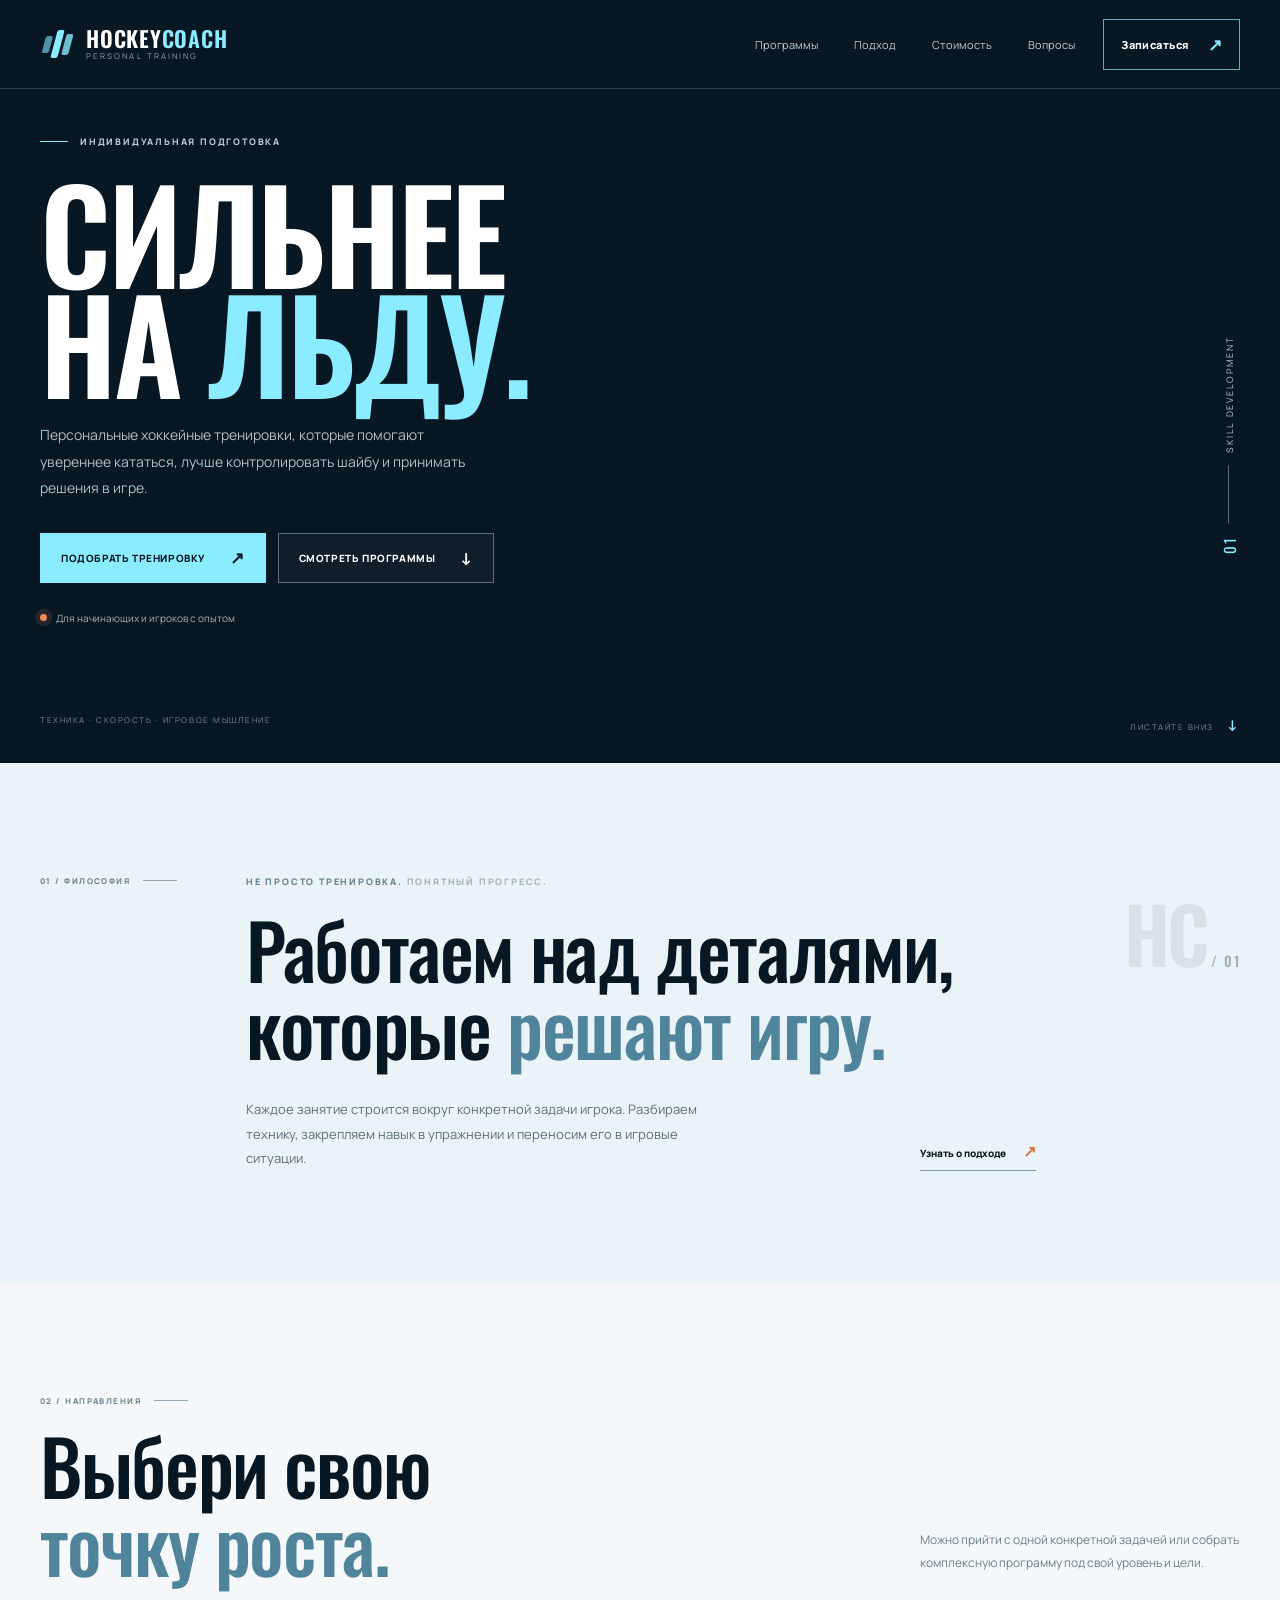
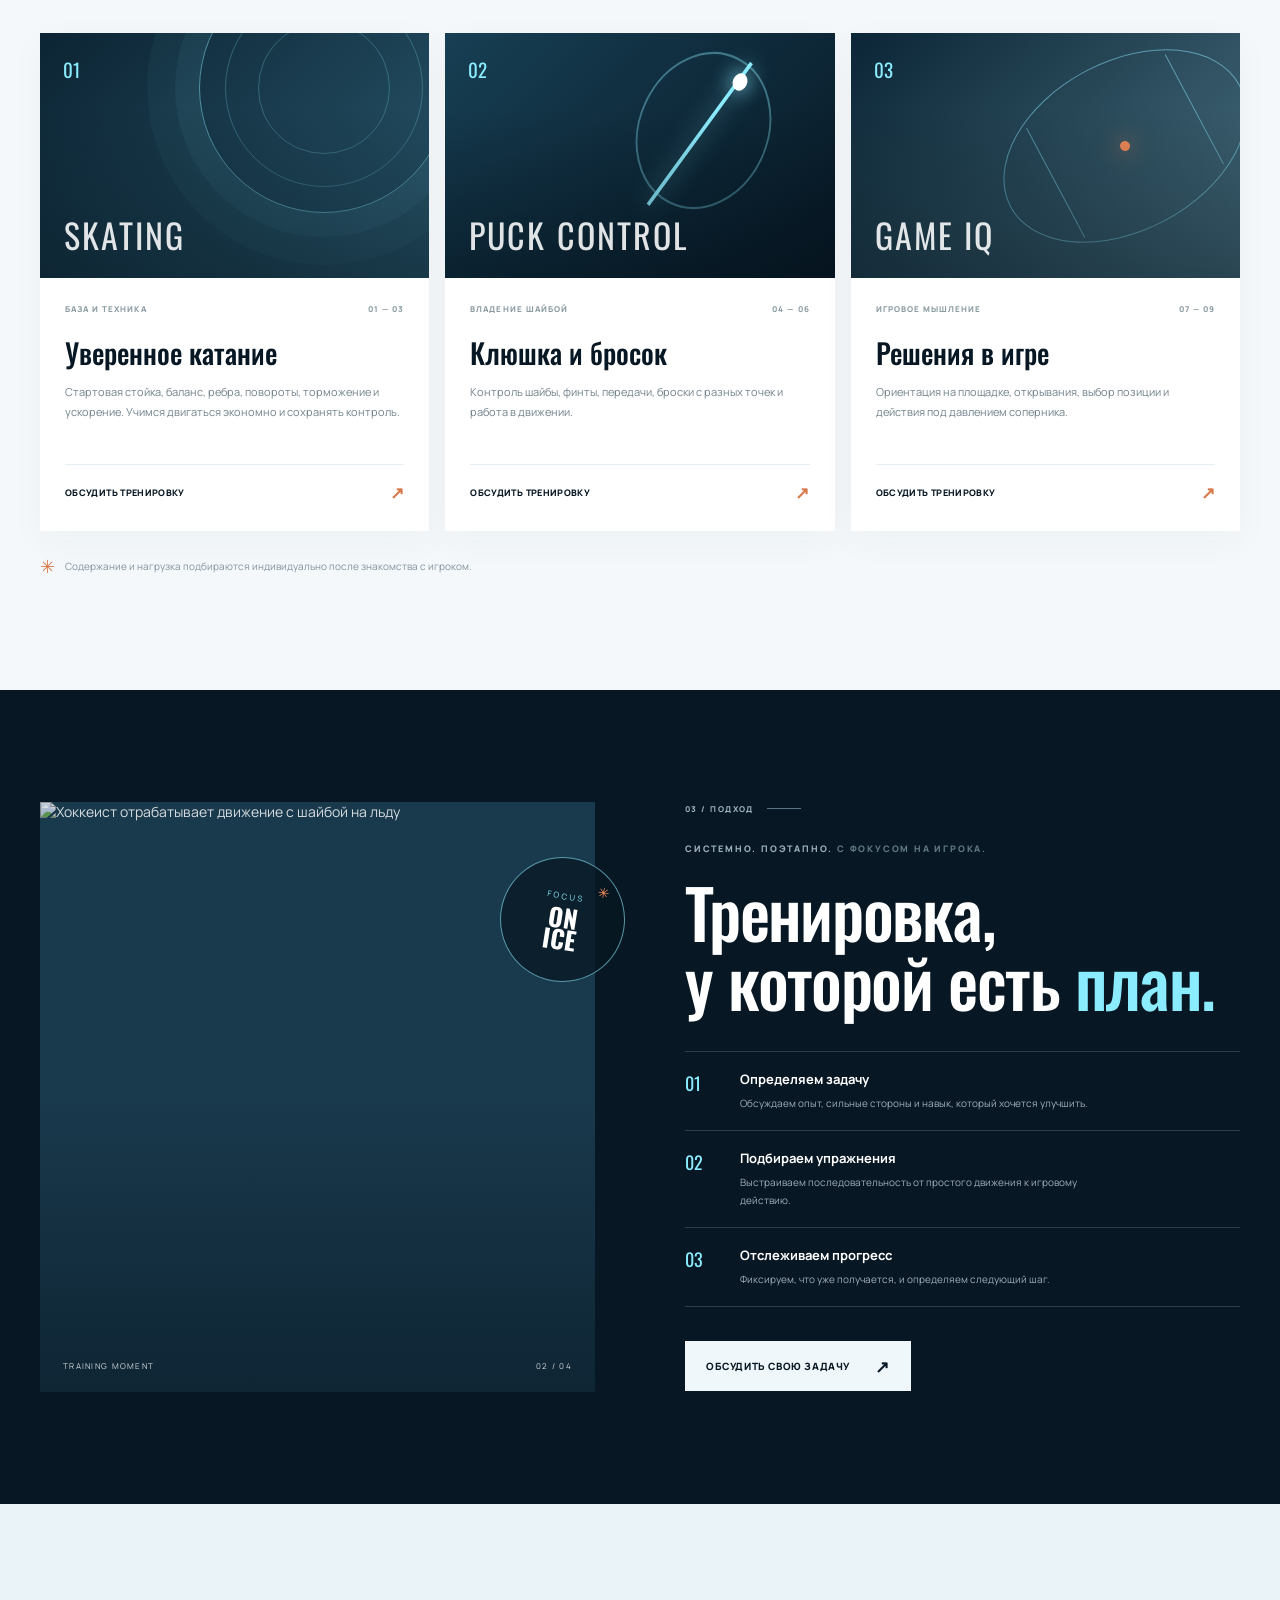
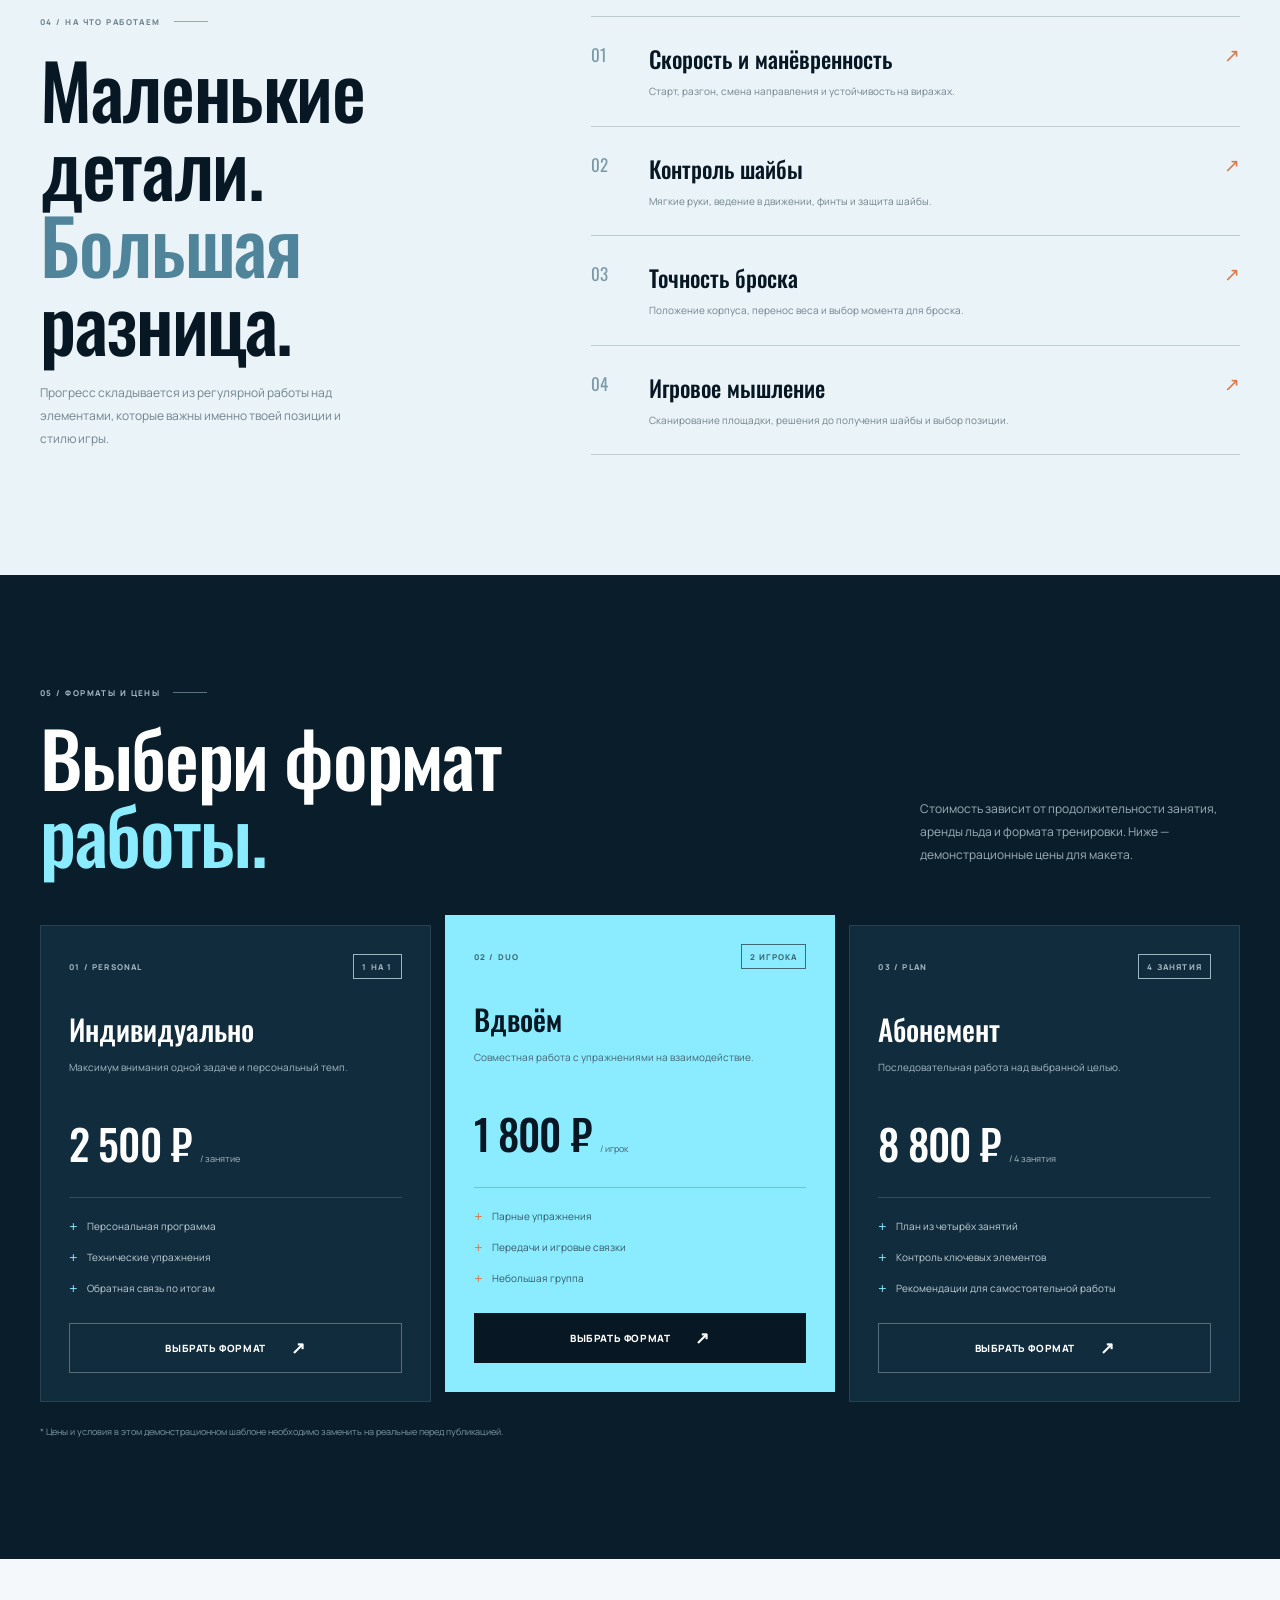
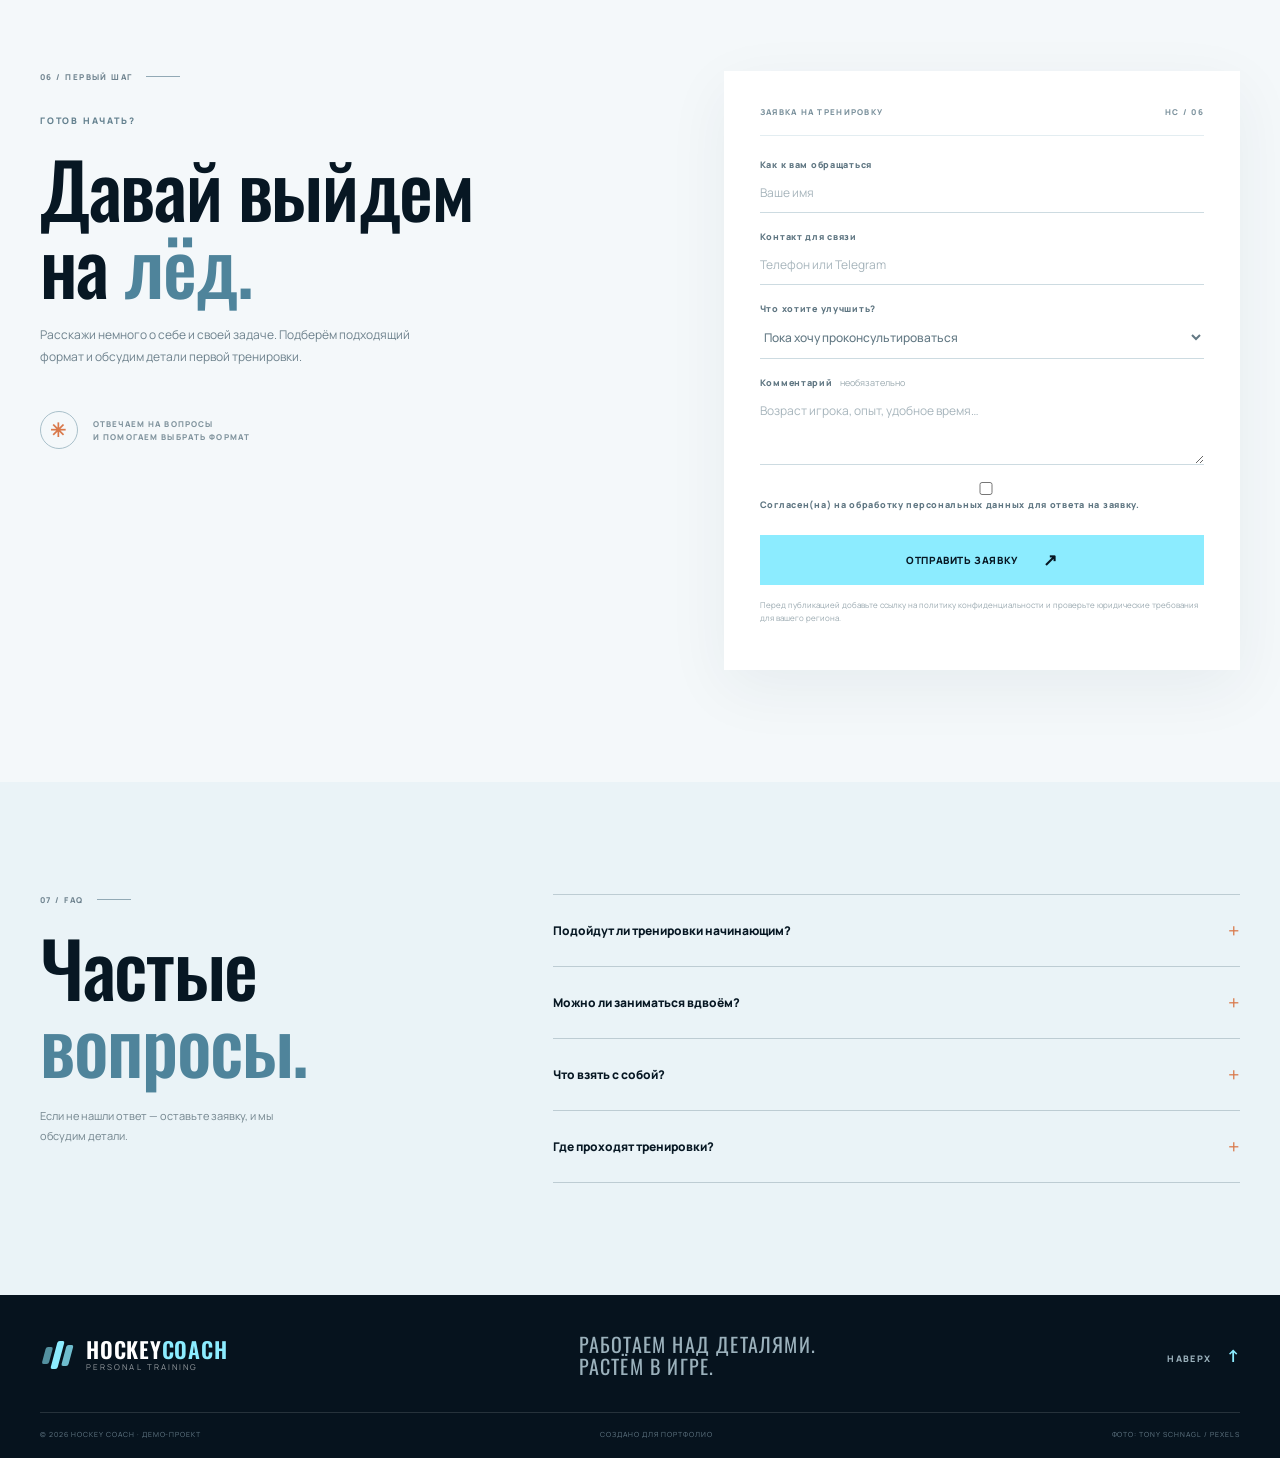
==== commit 0e9686c8: "Improve SEO metadata and lead form consent" ====
--- a/hockey-coach-site/index.html
+++ b/hockey-coach-site/index.html
@@ -5,6 +5,9 @@
   <meta name="viewport" content="width=device-width, initial-scale=1">
   <meta name="theme-color" content="#071723">
   <meta name="description" content="Индивидуальные хоккейные тренировки: катание, владение шайбой, бросок и игровое мышление. Подбор программы под уровень и цели игрока.">
+  <meta property="og:type" content="website">
+  <meta property="og:title" content="Hockey Coach — индивидуальные тренировки на льду">
+  <meta property="og:description" content="Персональные хоккейные тренировки: катание, контроль шайбы, бросок и игровое мышление.">
   <title>Hockey Coach — индивидуальные тренировки на льду</title>
   <link rel="preconnect" href="https://fonts.googleapis.com">
   <link rel="preconnect" href="https://fonts.gstatic.com" crossorigin>
@@ -157,11 +160,15 @@
                 <option value="Владение шайбой и бросок">Владение шайбой и бросок</option>
                 <option value="Игровое мышление">Игровое мышление</option>
                 <option value="Комплексная подготовка">Комплексная подготовка</option>
+                <option value="Индивидуальная тренировка">Индивидуальная тренировка</option>
+                <option value="Тренировка вдвоём">Тренировка вдвоём</option>
+                <option value="Абонемент на 4 занятия">Абонемент на 4 занятия</option>
               </select>
             </label>
             <label>Комментарий <span class="optional">необязательно</span><textarea name="message" rows="3" placeholder="Возраст игрока, опыт, удобное время…"></textarea></label>
+            <label class="consent-label"><input class="consent-checkbox" type="checkbox" name="consent" required> <span>Согласен(на) на обработку персональных данных для ответа на заявку.</span></label>
             <button class="button button-accent form-submit" type="submit">Отправить заявку <span>↗</span></button>
-            <p class="form-privacy">Нажимая кнопку, вы соглашаетесь на обработку персональных данных. Добавьте ссылку на вашу политику конфиденциальности перед публикацией.</p>
+            <p class="form-privacy">Перед публикацией добавьте ссылку на политику конфиденциальности и проверьте юридические требования для вашего региона.</p>
             <p class="form-feedback" id="form-feedback" role="status" aria-live="polite"></p>
           </form>
         </div>
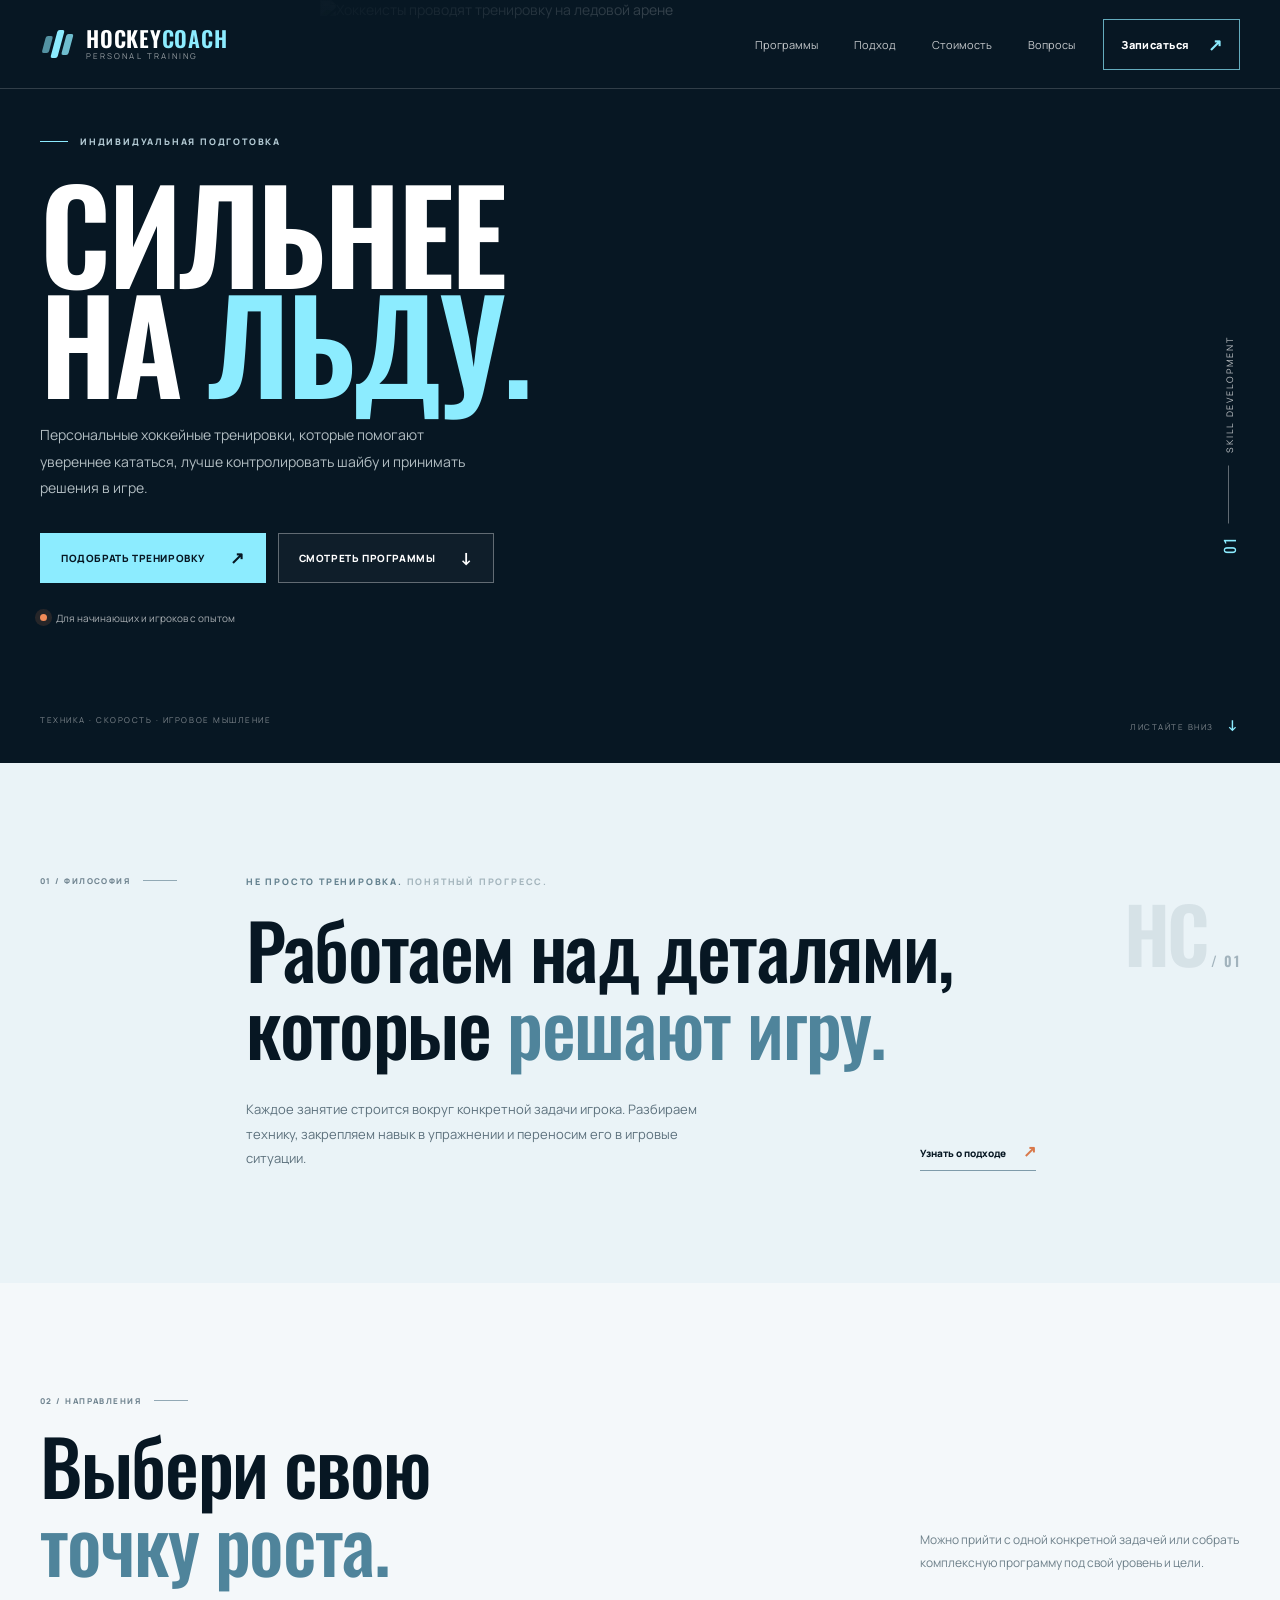
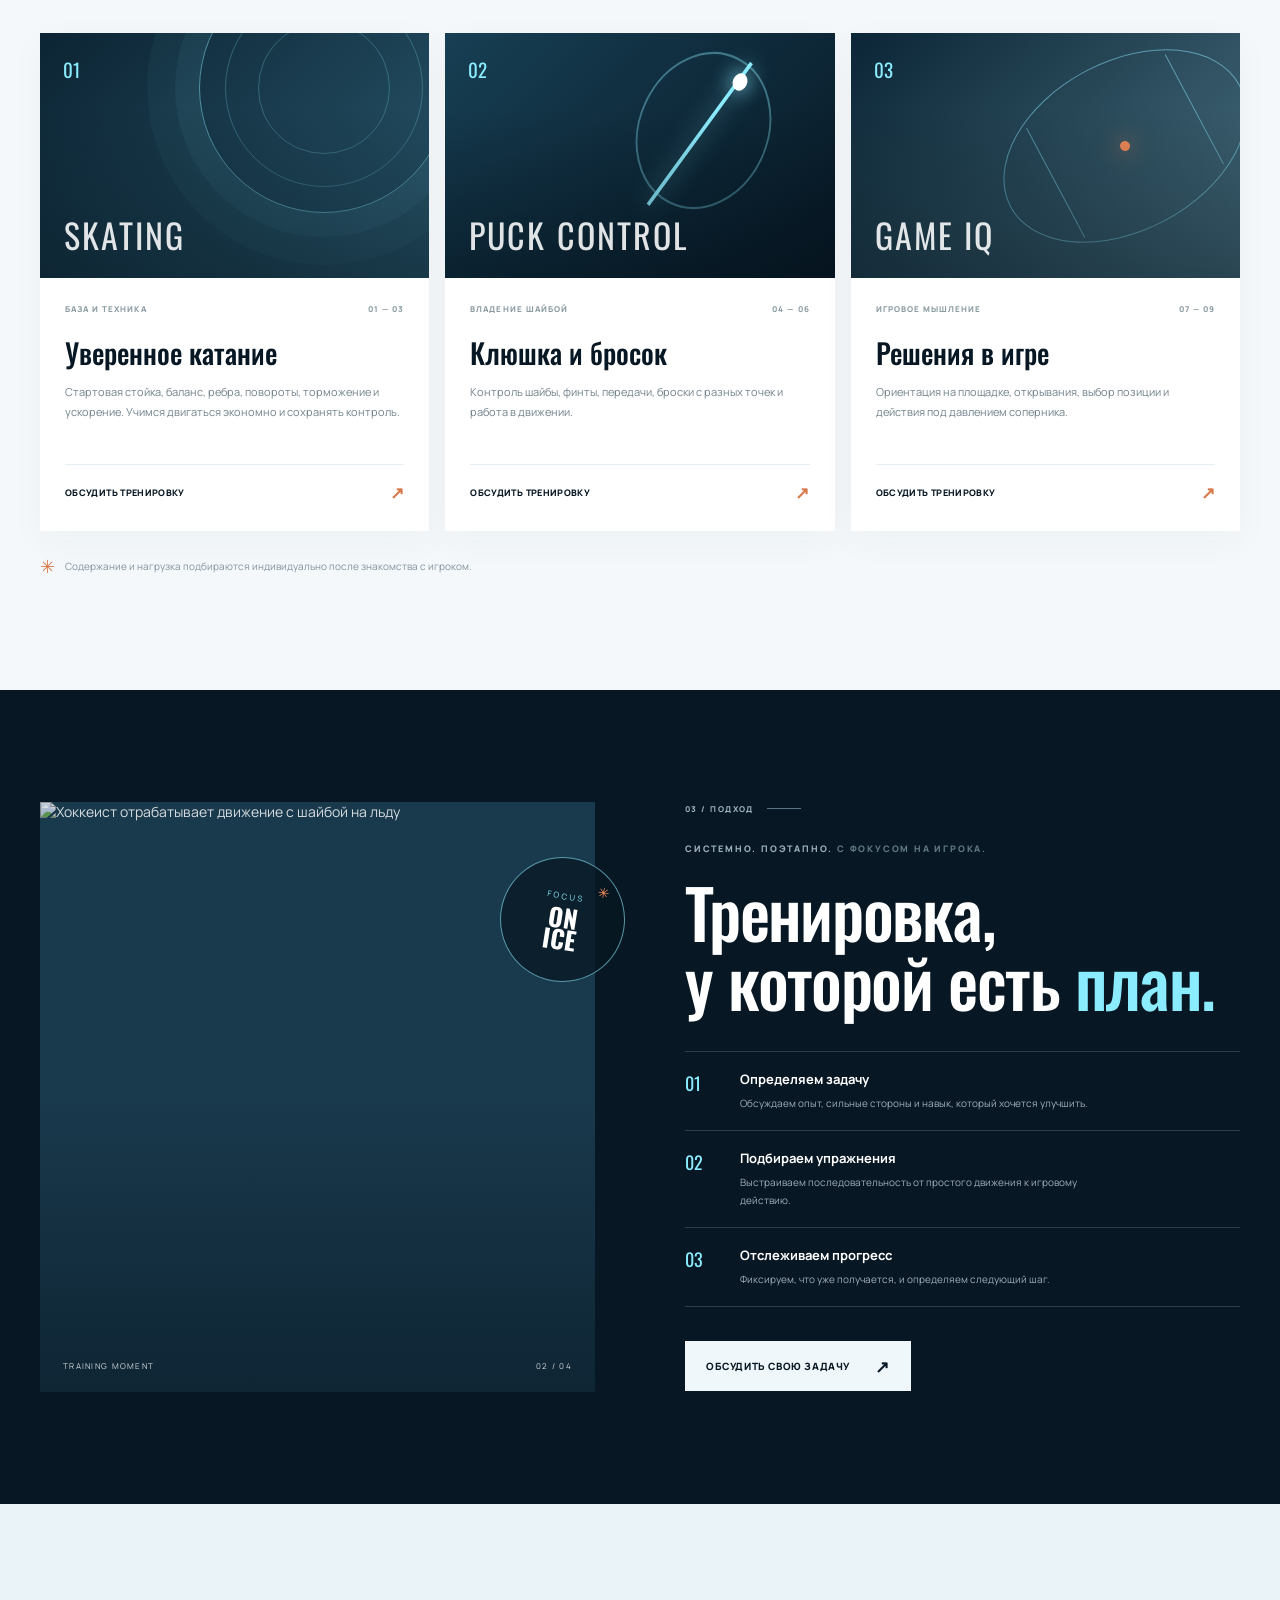
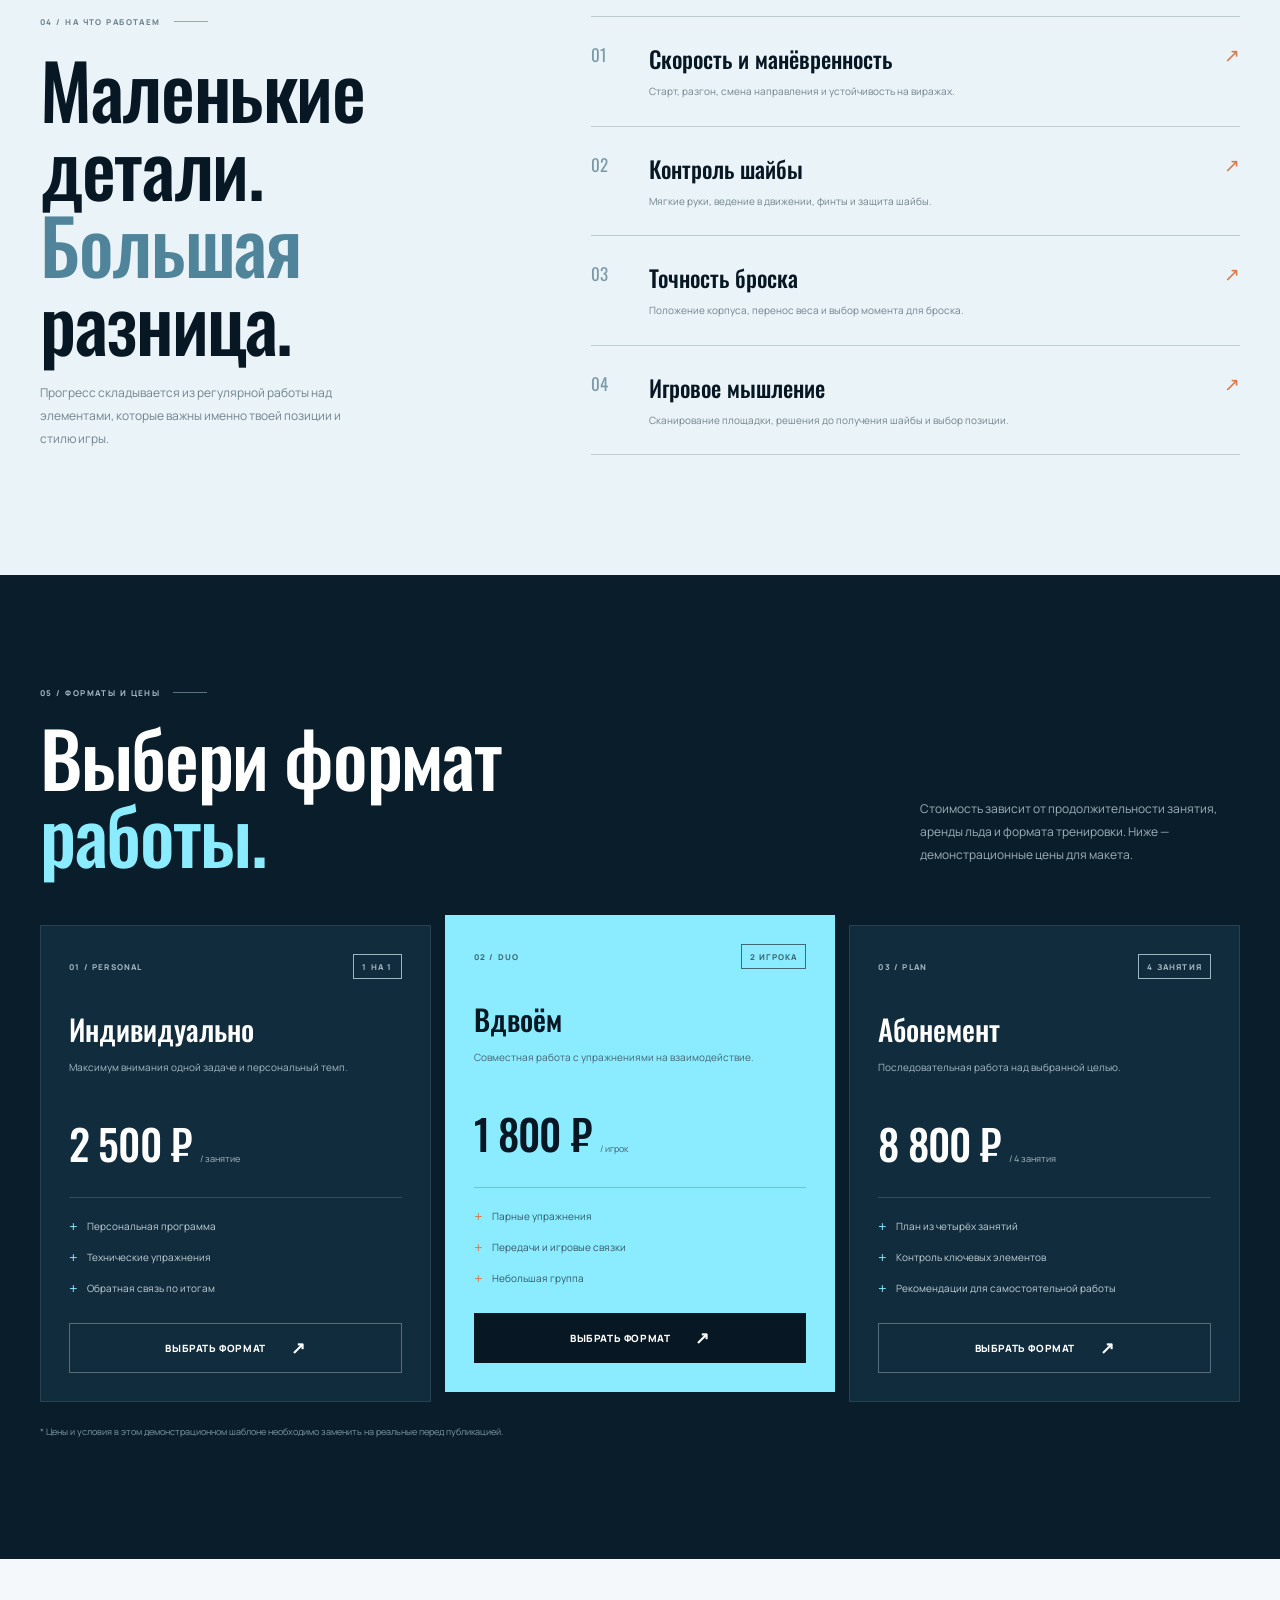
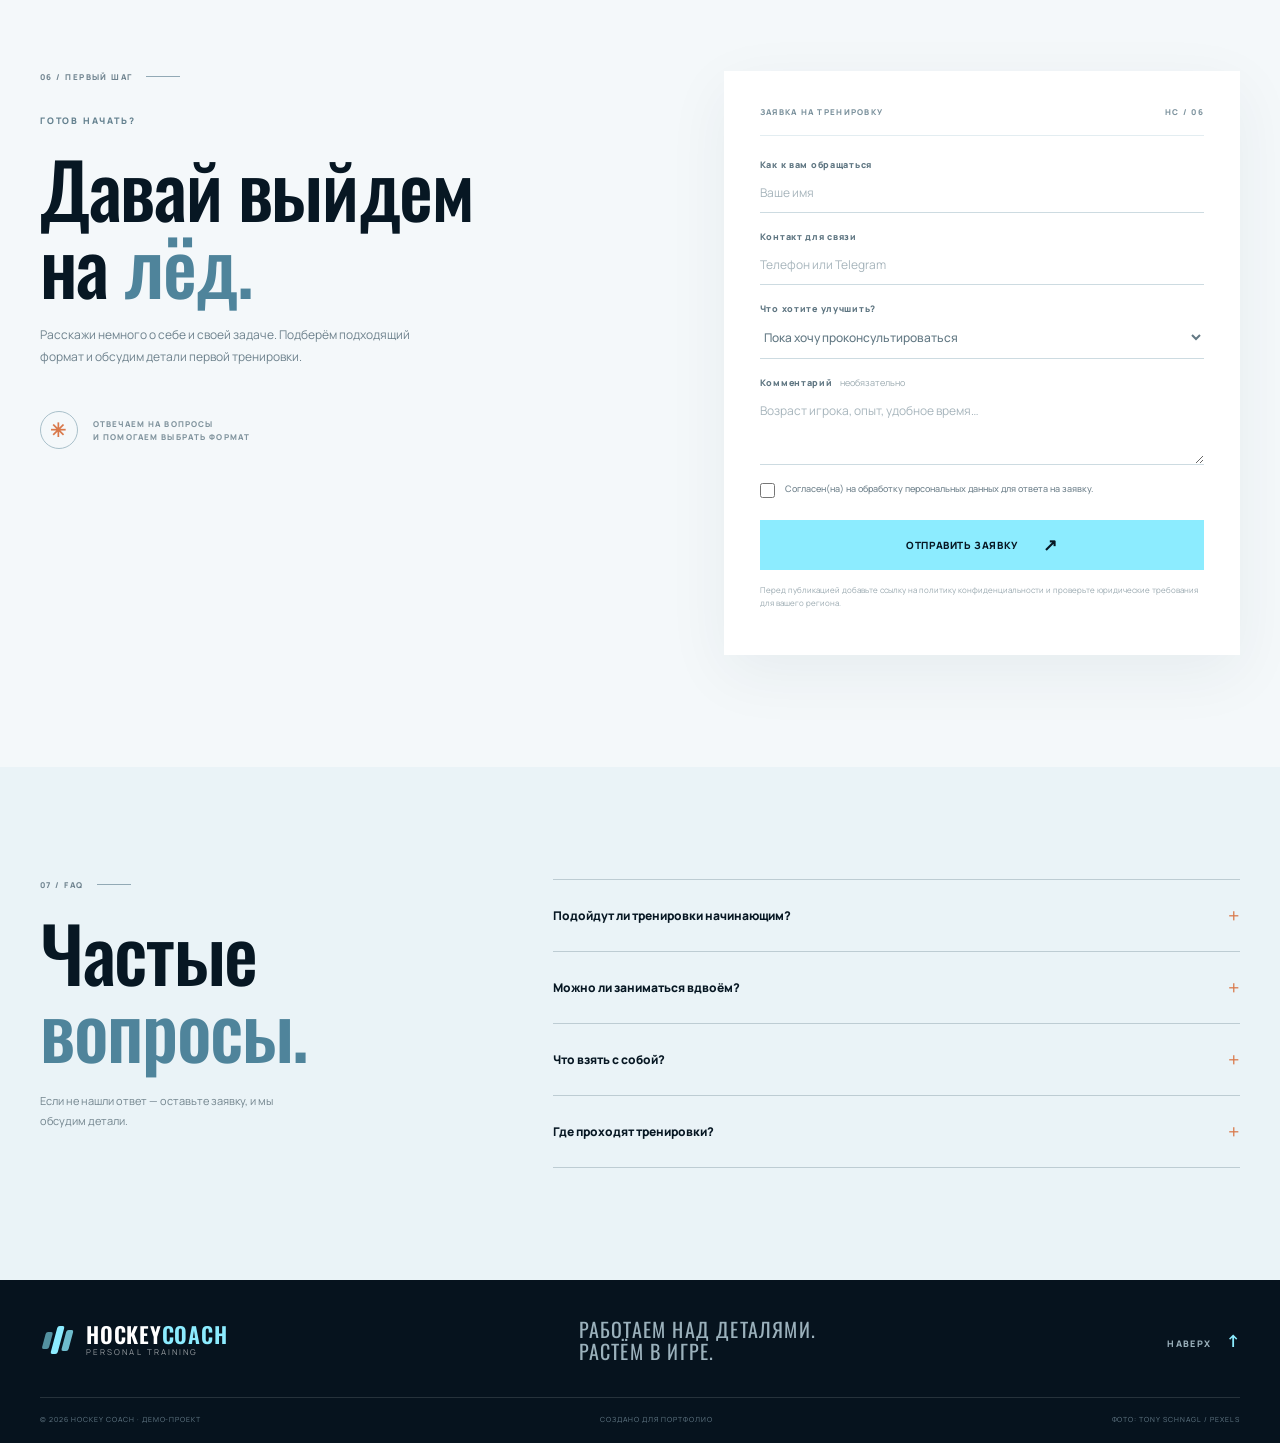
==== commit 0b019244: "Improve mobile hockey photos and image loading" ====
--- a/hockey-coach-site/index.html
+++ b/hockey-coach-site/index.html
@@ -38,7 +38,7 @@
 
     <main>
       <section class="hero">
-        <div class="hero-photo" role="img" aria-label="Хоккеисты проводят тренировку на ледовой арене"></div>
+        <img class="hero-photo" src="https://images.pexels.com/photos/6468721/pexels-photo-6468721.jpeg?auto=compress&amp;cs=tinysrgb&amp;w=1600" alt="Хоккеисты проводят тренировку на ледовой арене" fetchpriority="high" decoding="async">
         <div class="hero-shade"></div>
         <div class="container hero-content">
           <div class="hero-copy">
@@ -101,7 +101,7 @@
       <section class="approach section-pad" id="approach">
         <div class="container approach-grid">
           <div class="approach-image-wrap">
-            <img class="approach-image" src="https://images.pexels.com/photos/6468601/pexels-photo-6468601.jpeg?cs=srgb&dl=pexels-tony-schnagl-6468601.jpg&fm=jpg" alt="Хоккеист отрабатывает движение с шайбой на льду" loading="lazy">
+            <img class="approach-image" src="https://images.pexels.com/photos/6468601/pexels-photo-6468601.jpeg?auto=compress&amp;cs=tinysrgb&amp;w=1100" alt="Хоккеист отрабатывает движение с шайбой на льду" loading="lazy">
             <div class="image-caption"><span>TRAINING MOMENT</span><span>02 / 04</span></div>
             <div class="image-stamp"><span>FOCUS</span><strong>ON<br>ICE</strong><i>✳</i></div>
           </div>
--- a/hockey-coach-site/styles.css
+++ b/hockey-coach-site/styles.css
@@ -3,3 +3,6 @@
 @media(max-width:760px){.section-pad{padding:78px 0}.container{width:calc(100% - 40px)}.site-header{background:rgba(7,23,35,.5);backdrop-filter:blur(12px)}.header-inner{height:72px}.brand{min-width:0}.brand-copy strong{font-size:19px}.brand-mark{width:29px;height:29px}.header-cta{margin-left:auto;padding:10px 12px;gap:8px;font-size:9px}.menu-toggle{display:flex;flex-direction:column;gap:6px;order:3;padding:10px 0 10px 10px;cursor:pointer}.menu-toggle span{width:23px;height:1px;background:#fff;transition:.2s}.menu-toggle[aria-expanded=true] span:first-child{transform:translateY(3.5px) rotate(45deg)}.menu-toggle[aria-expanded=true] span:last-child{transform:translateY(-3.5px) rotate(-45deg)}.main-nav{position:absolute;top:72px;left:0;right:0;background:#071723;display:none;flex-direction:column;gap:0;padding:10px 20px 20px;border-bottom:1px solid rgba(255,255,255,.15)}.main-nav.is-open{display:flex}.main-nav a{padding:15px 0;border-bottom:1px solid rgba(255,255,255,.1);font-size:12px}.hero{min-height:740px}.hero-photo{inset:0;background-position:57% center;opacity:.55}.hero-shade{background:linear-gradient(90deg,rgba(7,23,35,.94),rgba(7,23,35,.48)),linear-gradient(0deg,#071723 0%,transparent 70%)}.hero-content{min-height:740px;padding-top:120px;padding-bottom:90px}.hero-copy{padding-bottom:45px}.hero h1{font-size:clamp(76px,19vw,120px);margin:27px 0 22px}.hero-lead{font-size:12px;max-width:400px}.hero-actions{gap:9px}.button{min-height:48px;padding:0 14px;gap:15px;font-size:9px}.hero-side-note{display:none}.hero-bottomline{bottom:22px;font-size:7px;letter-spacing:.12em}.scroll-cue{display:none}.intro-grid{grid-template-columns:1fr;gap:26px}.intro-number{display:none}.intro h2,.section-heading h2,.approach h2,.results h2,.contact h2,.faq h2{font-size:clamp(43px,11vw,62px)}.intro-bottom{align-items:start;flex-direction:column;gap:22px;margin-top:24px}.intro-bottom p{font-size:12px}.section-heading{display:block;margin-bottom:34px}.section-heading>p{margin-top:23px;max-width:440px}.program-grid{grid-template-columns:1fr;gap:14px}.program-card{display:grid;grid-template-columns:.8fr 1.2fr}.program-visual{height:auto;min-height:235px}.program-info{padding:20px}.program-info h3{font-size:25px}.program-info p{min-height:0;font-size:10px}.visual-word{font-size:27px;left:17px}.visual-index{left:17px;top:16px}.approach-grid{grid-template-columns:1fr;gap:46px}.approach-image-wrap{min-height:430px;width:calc(100% - 18px)}.image-stamp{right:-18px;width:105px;height:105px}.image-stamp strong{font-size:21px}.overline-light{margin-top:0}.approach h2{margin-bottom:28px}.results-grid{grid-template-columns:1fr;gap:35px}.results-heading>p{max-width:440px}.skill-row{padding:21px 0;grid-template-columns:30px 1fr 20px;gap:12px}.skill-copy h3{font-size:21px}.price-grid{grid-template-columns:1fr;gap:13px}.price-card{min-height:0;padding:25px}.price-card-accent{transform:none}.price-card h3{margin-top:20px}.price-card>p{min-height:0}.price-value{padding-bottom:17px}.price-card ul{margin:17px 0 23px}.pricing-note{line-height:1.7}.contact-grid{grid-template-columns:1fr;gap:35px}.contact-copy .overline{margin-top:24px}.contact-aside{margin-top:25px}.contact-form{padding:27px 22px}.faq-grid{grid-template-columns:1fr;gap:28px}.faq h2{margin-bottom:14px}.footer-main{flex-wrap:wrap;gap:25px}.footer-main>p{font-size:16px;margin-left:auto}.footer-top{width:100%;border-top:1px solid rgba(255,255,255,.13);padding-top:18px}.footer-bottom{flex-direction:column;gap:9px;font-size:7px}}
 @media(max-width:460px){.container{width:calc(100% - 32px)}.header-cta{display:none}.menu-toggle{margin-left:auto}.hero{min-height:700px}.hero-content{min-height:700px}.hero h1{font-size:78px}.hero-actions{flex-direction:column;align-items:stretch;max-width:290px}.hero-actions .button{justify-content:space-between}.hero-bottomline>span:first-child{max-width:230px;line-height:1.7}.program-card{grid-template-columns:1fr}.program-visual{height:175px;min-height:175px}.program-info{padding:22px}.program-info p{min-height:0}.approach-image-wrap{min-height:360px}.section-heading>p{font-size:11px}.skill-copy h3{font-size:19px}.footer-main{align-items:flex-start}.footer-main>p{font-size:13px;text-align:right}.brand-footer .brand-copy strong{font-size:17px}.brand-footer .brand-copy small{font-size:7px}}
 @media(prefers-reduced-motion:reduce){html{scroll-behavior:auto}*,*:before,*:after{transition:none!important;animation:none!important}}
+
+/* Дополнительные состояния формы согласия */
+.consent-label{display:flex!important;align-items:flex-start;gap:10px;margin:2px 0 15px!important;font-size:9px!important;line-height:1.6;letter-spacing:0!important;font-weight:500!important;color:#71838d!important}.consent-checkbox{width:15px!important;height:15px;flex:0 0 15px;margin:1px 0 0;accent-color:#267f98}.consent-label span{display:block}
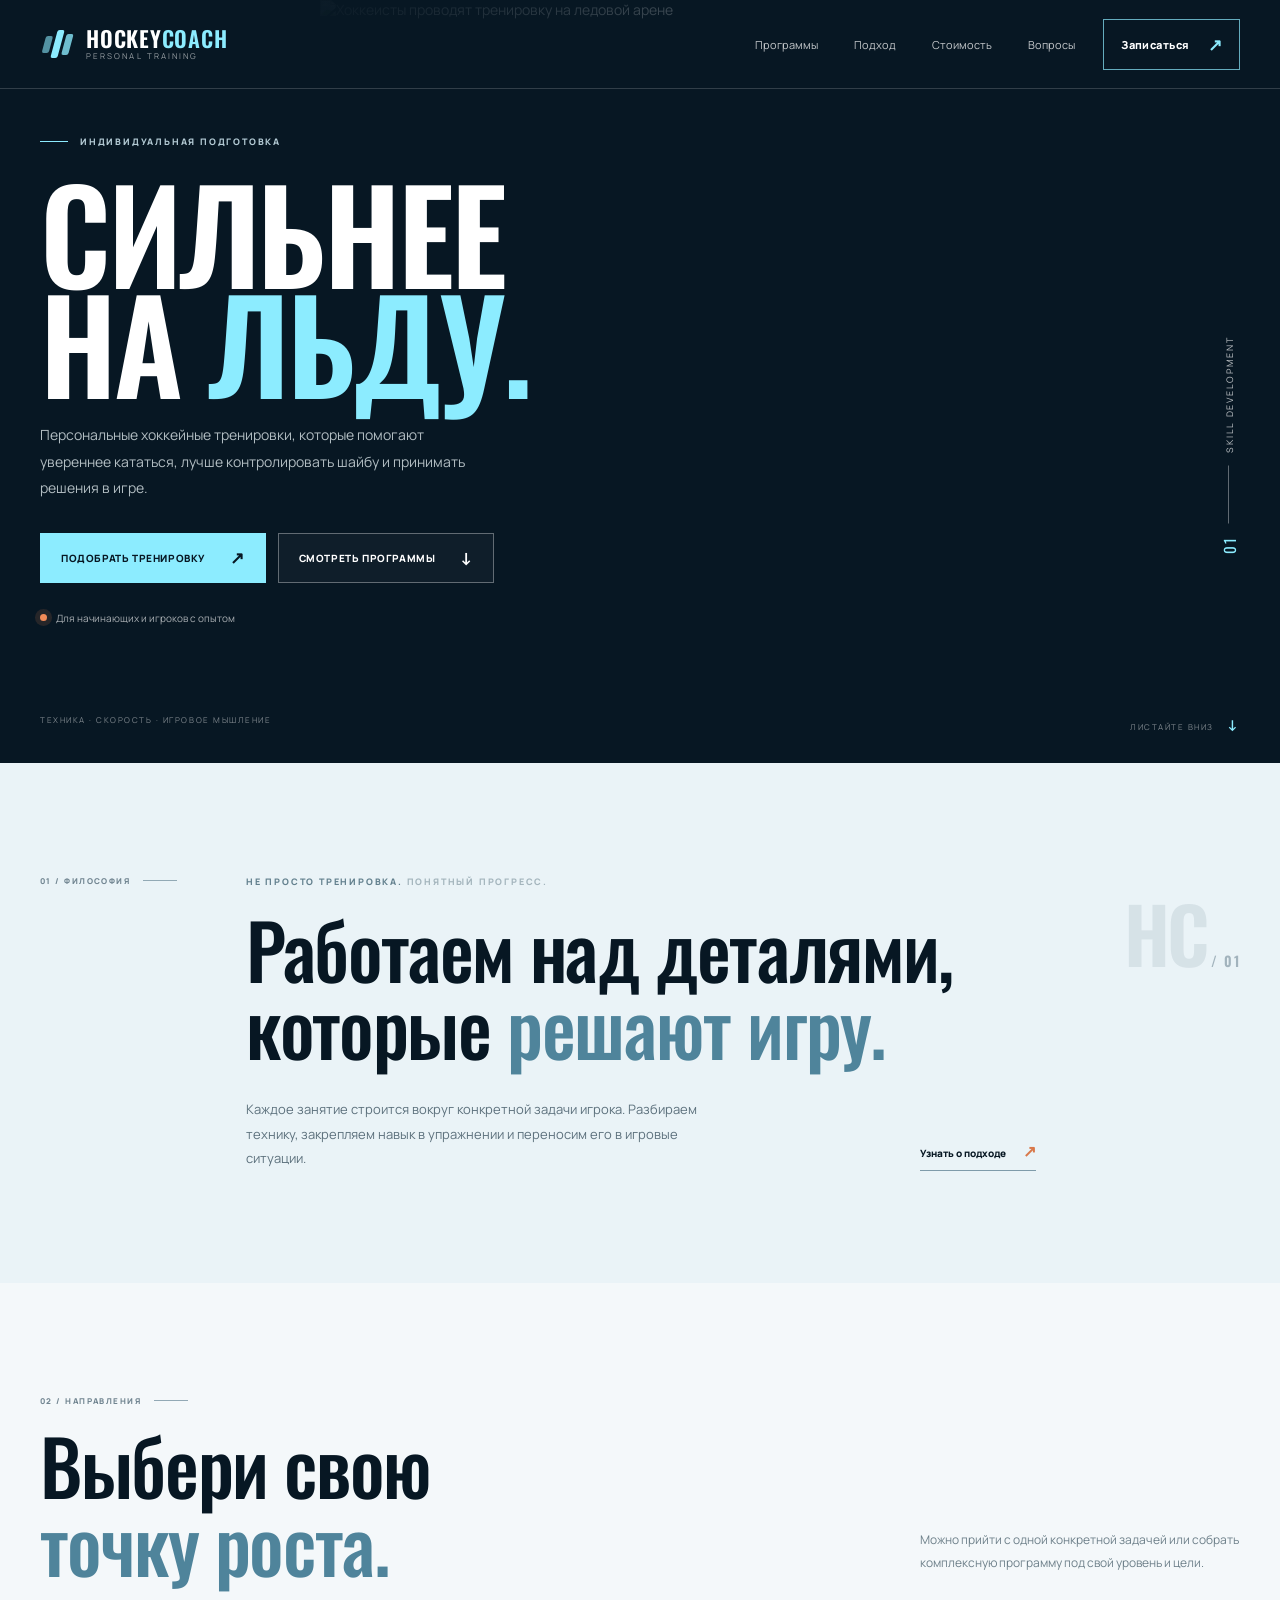
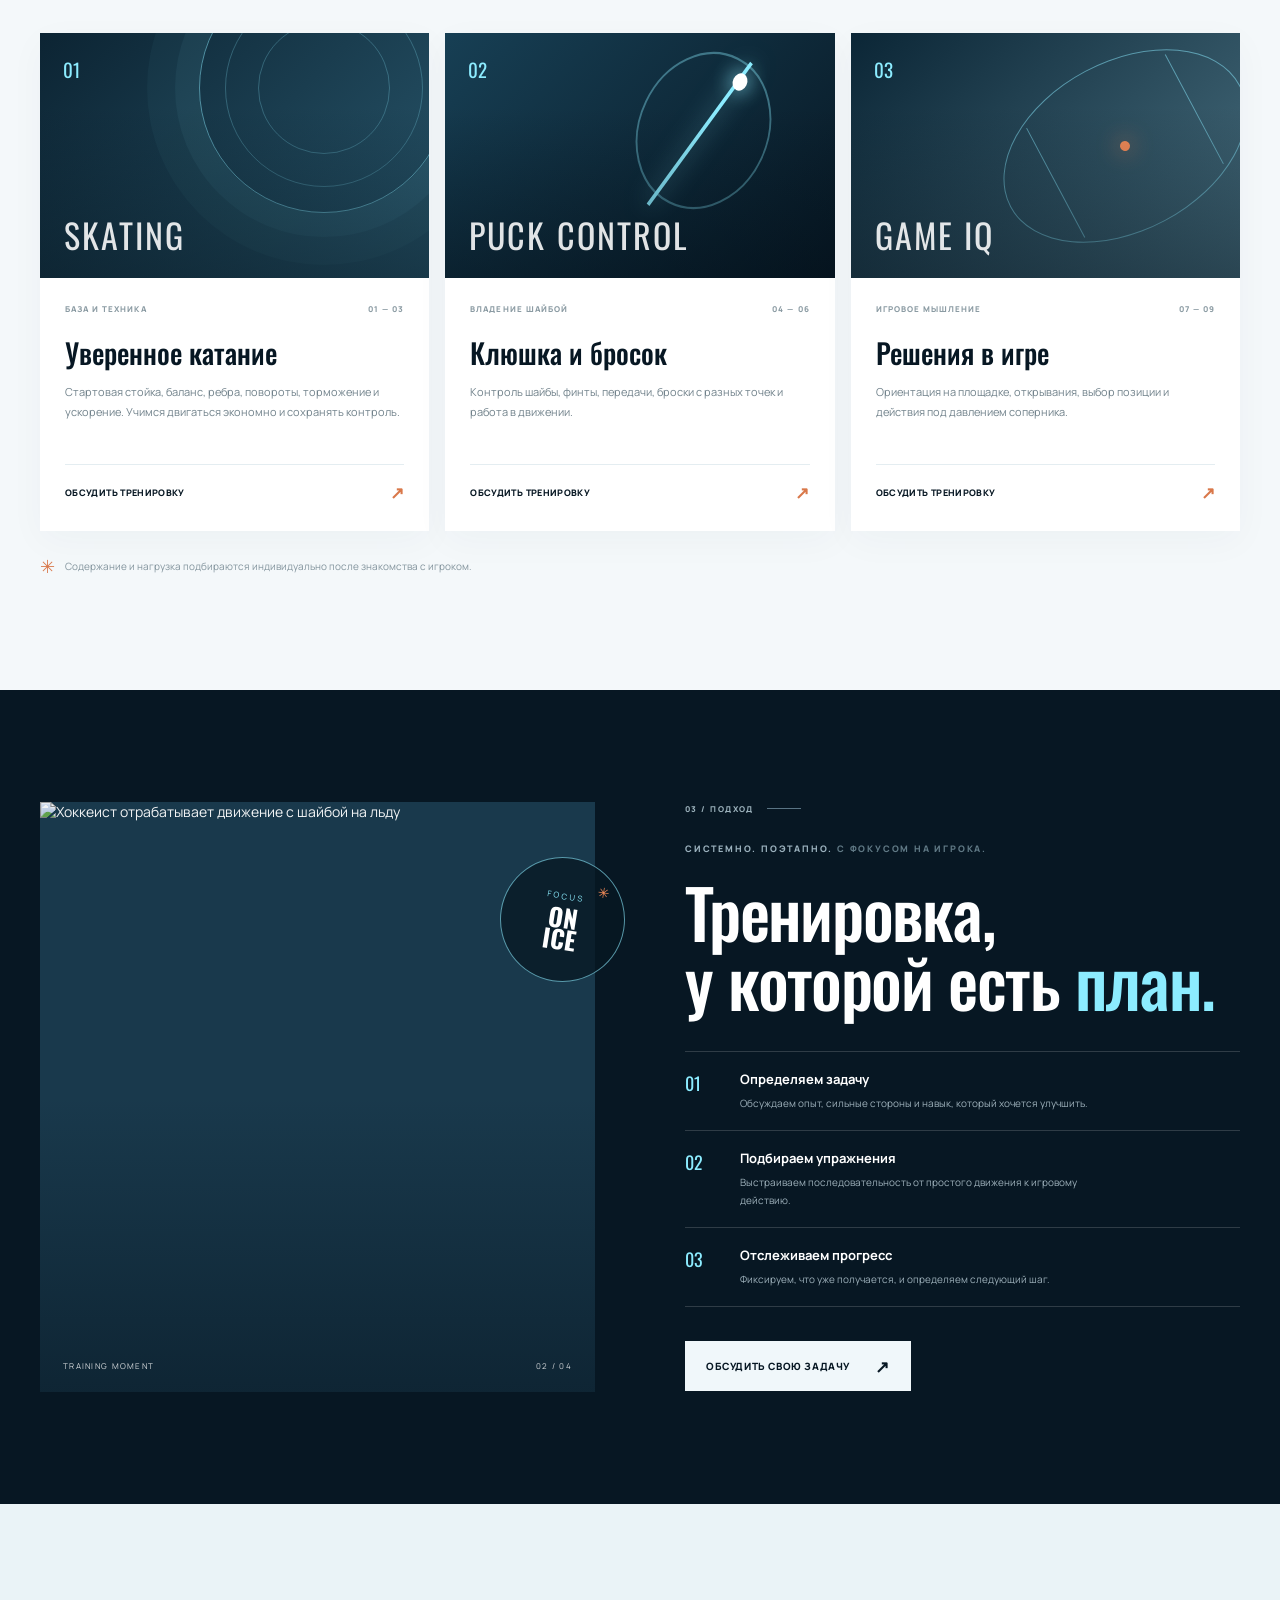
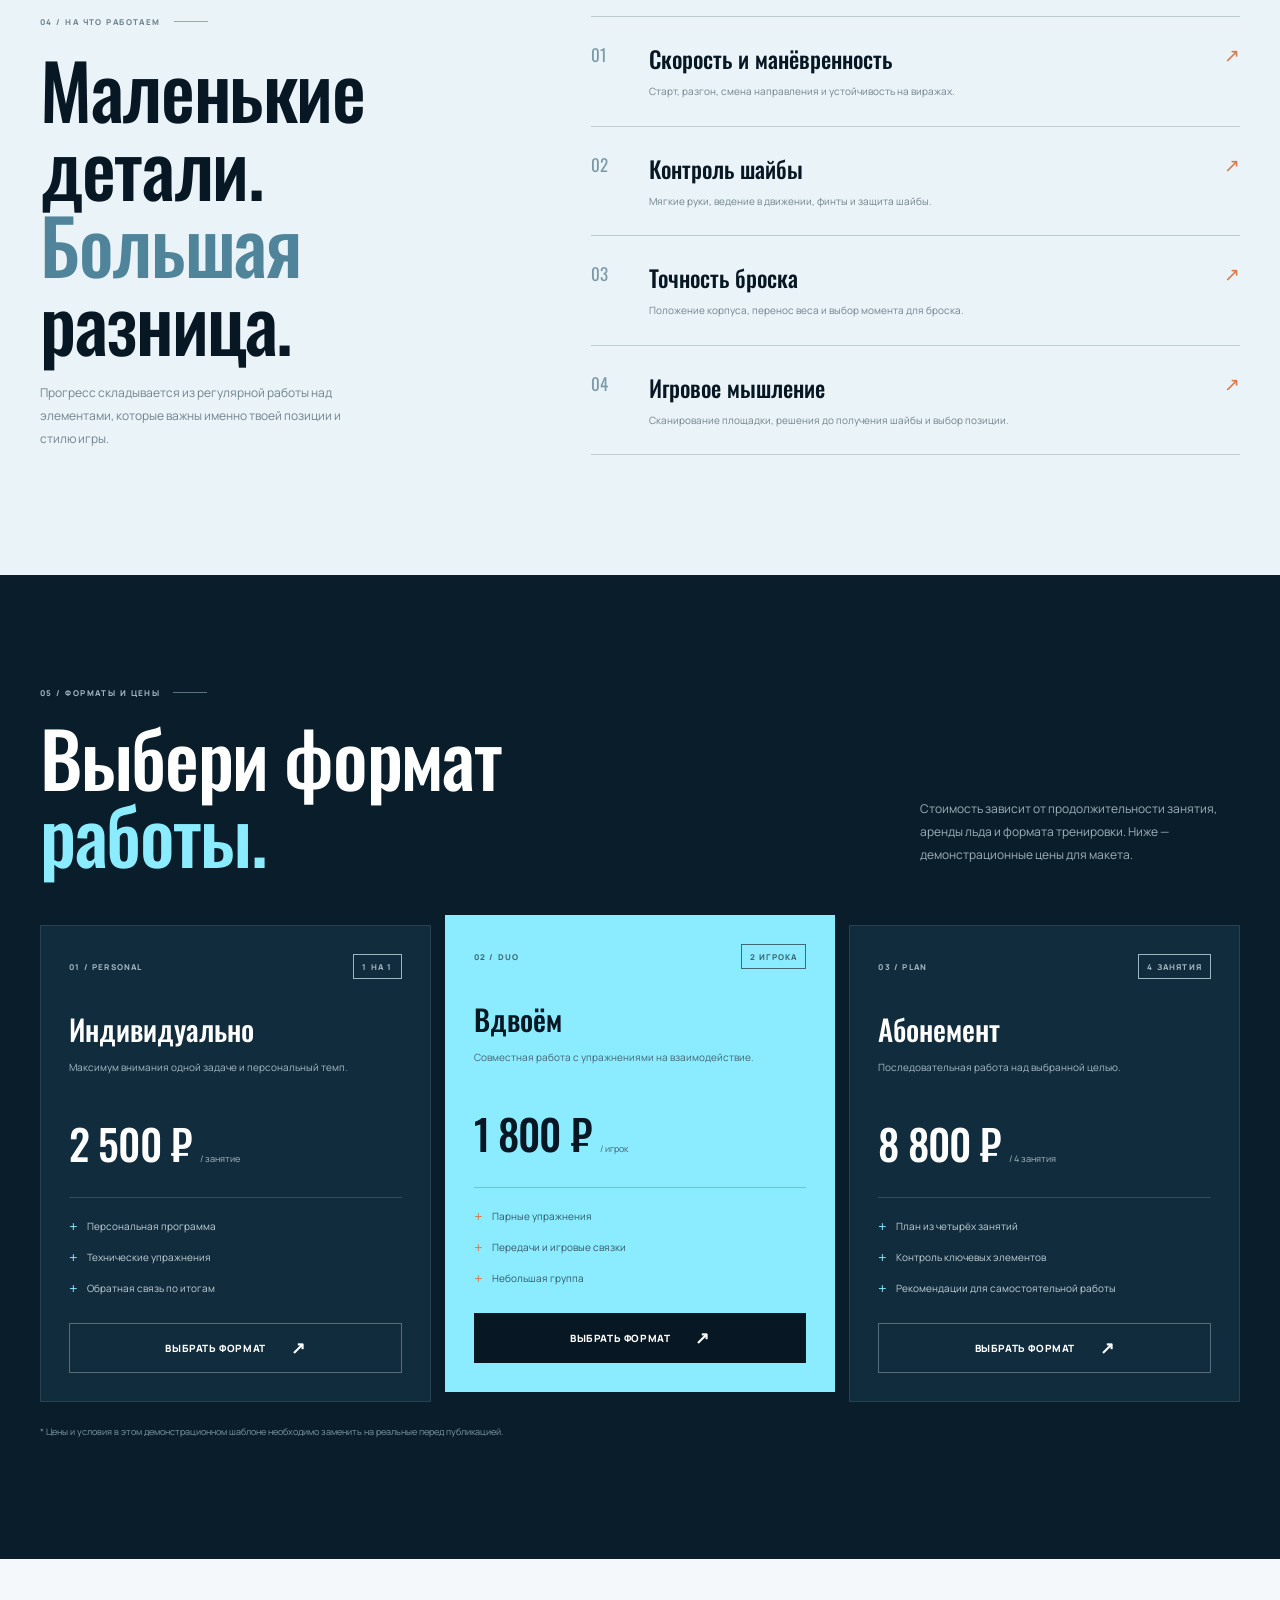
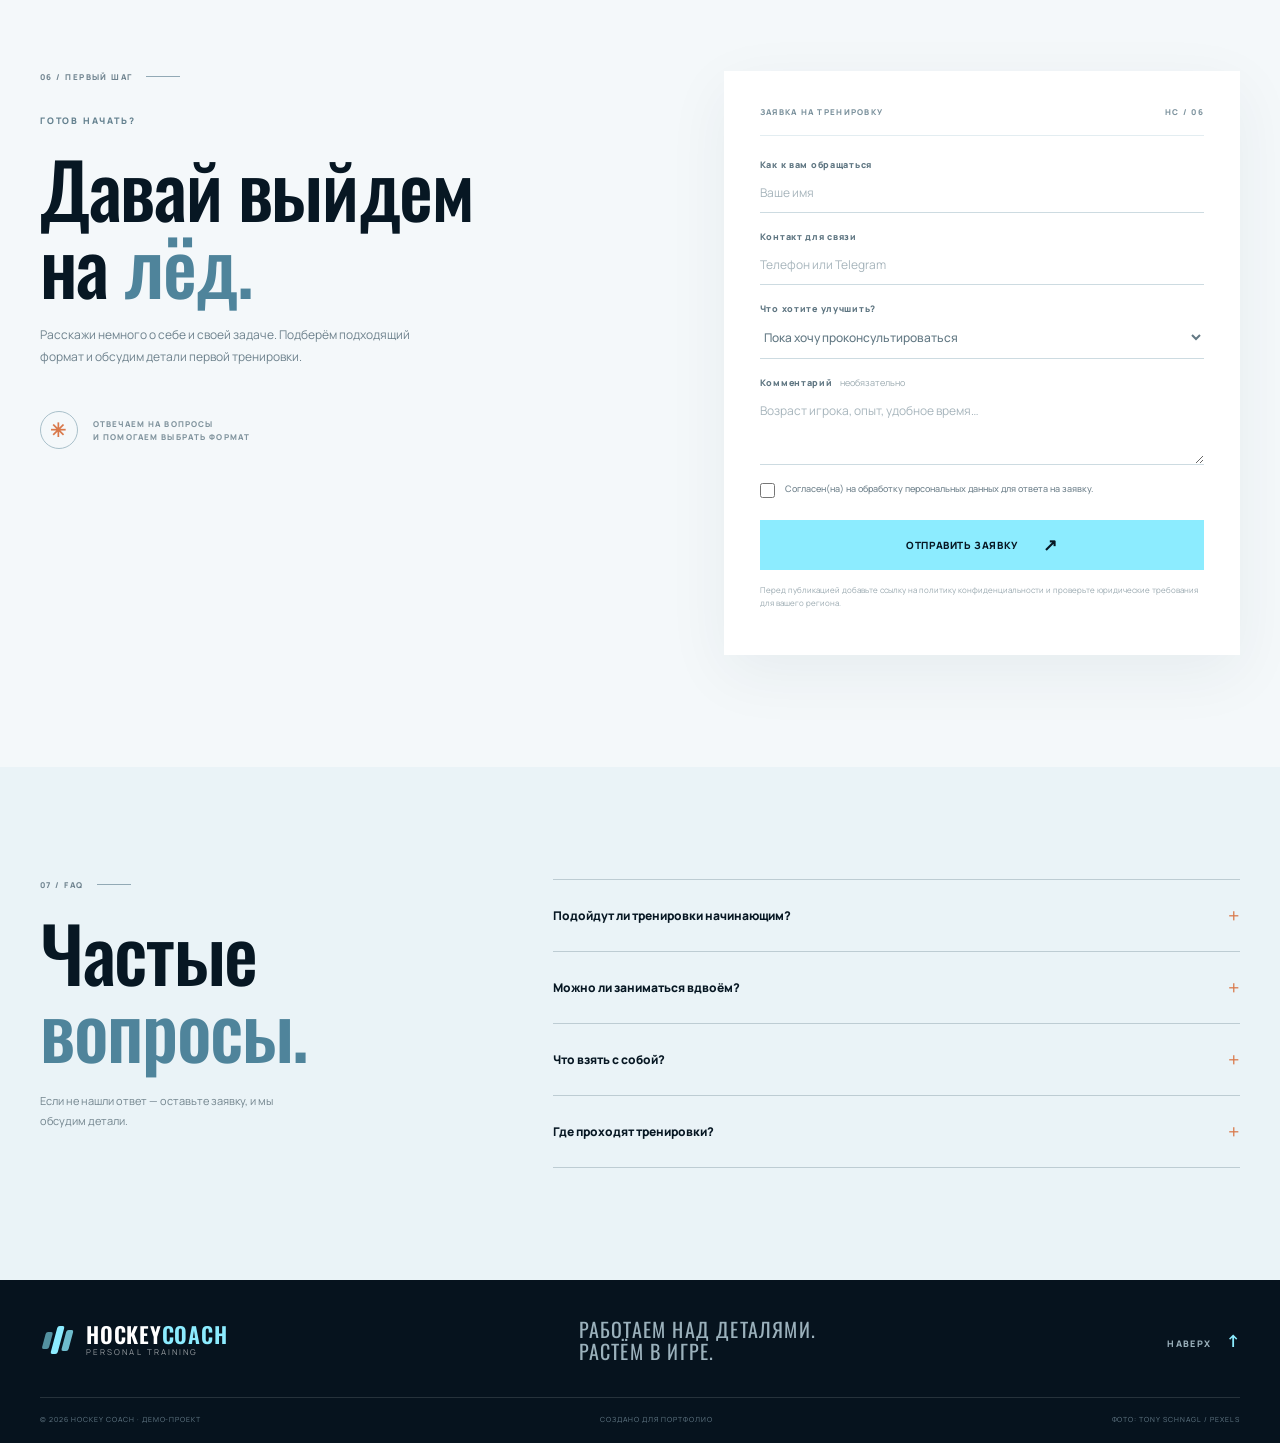
==== commit b78b20bc: "Fix mobile photo delivery and eager image loading" ====
--- a/hockey-coach-site/index.html
+++ b/hockey-coach-site/index.html
@@ -38,7 +38,7 @@
 
     <main>
       <section class="hero">
-        <img class="hero-photo" src="https://images.pexels.com/photos/6468721/pexels-photo-6468721.jpeg?auto=compress&amp;cs=tinysrgb&amp;w=1600" alt="Хоккеисты проводят тренировку на ледовой арене" fetchpriority="high" decoding="async">
+        <img class="hero-photo" src="https://www.uofmhealth.org/sites/default/files/styles/jumbo_16_9/public/2024-12/sportsmedicine-2_speclanding_2260x1240.jpg?h=4be160bb&amp;itok=4ZvmEgVO" alt="Хоккеисты проводят тренировку на ледовой арене" fetchpriority="high" loading="eager" decoding="async">
         <div class="hero-shade"></div>
         <div class="container hero-content">
           <div class="hero-copy">
@@ -101,7 +101,7 @@
       <section class="approach section-pad" id="approach">
         <div class="container approach-grid">
           <div class="approach-image-wrap">
-            <img class="approach-image" src="https://images.pexels.com/photos/6468601/pexels-photo-6468601.jpeg?auto=compress&amp;cs=tinysrgb&amp;w=1100" alt="Хоккеист отрабатывает движение с шайбой на льду" loading="lazy">
+            <img class="approach-image" src="https://images.squarespace-cdn.com/content/v1/662ee22eb2d1d600cbaa7198/30b4d075-63a7-4c98-88e5-b17e8938455d/DSC09366%2B%281%29.jpg?format=1600w" alt="Хоккеист отрабатывает движение с шайбой на льду" loading="eager" decoding="async">
             <div class="image-caption"><span>TRAINING MOMENT</span><span>02 / 04</span></div>
             <div class="image-stamp"><span>FOCUS</span><strong>ON<br>ICE</strong><i>✳</i></div>
           </div>
--- a/hockey-coach-site/styles.css
+++ b/hockey-coach-site/styles.css
@@ -1,7 +1,7 @@
-:root{--ink:#071723;--ink-2:#0d2535;--ink-3:#17394c;--ice:#eaf3f7;--ice-2:#d9e8ee;--muted:#70828d;--line:rgba(8,29,43,.14);--cyan:#8cecff;--orange:#f28b58;--white:#fff;--container:1200px;--font:'Manrope',Arial,sans-serif;--display:'Oswald','Arial Narrow',sans-serif}*{box-sizing:border-box}html{scroll-behavior:smooth;scroll-padding-top:88px}body{margin:0;background:var(--ice);color:var(--ink);font-family:var(--font);font-size:14px;-webkit-font-smoothing:antialiased}a{color:inherit;text-decoration:none}button,input,select,textarea{font:inherit}.container{width:min(var(--container),calc(100% - 64px));margin:0 auto}.section-pad{padding:112px 0}.site-header{position:absolute;z-index:20;top:0;left:0;width:100%;color:#fff;border-bottom:1px solid rgba(255,255,255,.17)}.header-inner{height:88px;display:flex;align-items:center;justify-content:space-between;gap:28px}.brand{display:flex;align-items:center;gap:12px;min-width:205px}.brand-mark{width:34px;height:34px;display:flex;align-items:center;justify-content:center;gap:3px;transform:skew(-15deg)}.brand-mark span{display:block;width:7px;background:var(--cyan);border-radius:2px}.brand-mark span:nth-child(1){height:17px;opacity:.58}.brand-mark span:nth-child(2){height:28px}.brand-mark span:nth-child(3){height:21px;opacity:.78}.brand-copy{display:flex;flex-direction:column;gap:1px}.brand-copy strong{font-family:var(--display);font-size:22px;line-height:1;letter-spacing:.035em;font-weight:600}.brand-copy strong span{color:var(--cyan)}.brand-copy small{font-size:8px;letter-spacing:.26em;color:rgba(255,255,255,.58)}.main-nav{display:flex;gap:36px;margin-left:auto}.main-nav a{font-size:11px;color:rgba(255,255,255,.76);transition:color .2s}.main-nav a:hover{color:var(--cyan)}.header-cta{display:inline-flex;align-items:center;gap:18px;border:1px solid rgba(140,236,255,.7);padding:13px 17px;font-size:11px;font-weight:800;letter-spacing:.04em;transition:.2s}.header-cta span{color:var(--cyan);font-size:17px}.header-cta:hover{background:var(--cyan);color:var(--ink)}.header-cta:hover span{color:var(--ink)}.menu-toggle{display:none;background:none;border:0;color:#fff}.hero{position:relative;min-height:760px;display:flex;align-items:center;overflow:hidden;background:#071723;color:#fff}.hero-photo{position:absolute;inset:0 0 0 25%;background-image:url('https://images.pexels.com/photos/6468721/pexels-photo-6468721.jpeg?cs=srgb&dl=pexels-tony-schnagl-6468721.jpg&fm=jpg');background-size:cover;background-position:center 47%;opacity:.62;filter:saturate(.72)}.hero-shade{position:absolute;inset:0;background:linear-gradient(90deg,#071723 0%,rgba(7,23,35,.97) 26%,rgba(7,23,35,.72) 50%,rgba(7,23,35,.24) 100%),linear-gradient(0deg,rgba(7,23,35,.82),transparent 37%)}.hero-content{position:relative;padding-top:135px;padding-bottom:70px;min-height:760px;display:flex;flex-direction:column;justify-content:center}.hero-copy{max-width:640px;padding-bottom:68px}.eyebrow,.overline{font-size:9px;font-weight:800;letter-spacing:.2em}.eyebrow{display:flex;align-items:center;gap:12px;color:#b4cbd5}.eyebrow-line{display:inline-block;width:28px;height:1px;background:var(--cyan)}h1,h2,h3,p{margin-top:0}.hero h1{font-family:var(--display);font-size:clamp(76px,10vw,142px);line-height:.86;letter-spacing:-.025em;font-weight:600;margin:28px 0 26px}.hero h1 em,.section-heading h2 em,.intro h2 em,.approach h2 em,.results h2 em,.contact h2 em,.faq h2 em{font-style:normal;color:var(--cyan)}.hero-lead{max-width:455px;color:rgba(238,247,250,.74);font-size:14px;line-height:1.9;margin-bottom:31px}.hero-actions{display:flex;flex-wrap:wrap;gap:12px}.button{min-height:50px;display:inline-flex;align-items:center;justify-content:center;gap:25px;padding:0 20px;border:1px solid transparent;font-size:10px;font-weight:800;letter-spacing:.06em;text-transform:uppercase;transition:transform .2s,background .2s,border-color .2s;cursor:pointer}.button:hover{transform:translateY(-2px)}.button span{font-size:17px}.button-accent{background:var(--cyan);color:var(--ink)}.button-accent:hover{background:#b5f5ff}.button-ghost{border-color:rgba(255,255,255,.34);color:#fff;background:rgba(255,255,255,.03)}.button-ghost:hover{border-color:var(--cyan)}.hero-note{margin-top:28px;font-size:10px;color:rgba(255,255,255,.65);display:flex;gap:9px;align-items:center}.pulse-dot{width:7px;height:7px;border-radius:50%;background:var(--orange);box-shadow:0 0 0 5px rgba(242,139,88,.13)}.hero-side-note{position:absolute;right:0;top:44%;display:flex;align-items:center;gap:13px;writing-mode:vertical-rl;transform:rotate(180deg);font-size:9px;letter-spacing:.19em;color:rgba(255,255,255,.74)}.hero-side-note span:first-child{color:var(--cyan);font-family:var(--display);font-size:15px}.hero-side-note i{height:58px;width:1px;background:rgba(255,255,255,.36)}.hero-bottomline{position:absolute;bottom:28px;left:0;right:0;display:flex;justify-content:space-between;color:rgba(255,255,255,.48);font-size:8px;letter-spacing:.19em}.scroll-cue b{color:var(--cyan);font-size:15px;margin-left:10px}.intro{background:var(--ice)}.intro-grid{display:grid;grid-template-columns:170px 1fr auto;gap:36px;align-items:start}.section-kicker{display:flex;align-items:center;gap:13px;color:#708490;font-size:8px;font-weight:800;letter-spacing:.18em;white-space:nowrap}.section-kicker i{width:34px;height:1px;background:#92a9b5;display:block}.intro-main{max-width:790px}.overline{color:#63808e;margin-bottom:22px}.overline span{color:#a4b5bd}.intro h2,.section-heading h2,.approach h2,.results h2,.contact h2,.faq h2{font-family:var(--display);font-size:clamp(45px,6vw,76px);font-weight:500;line-height:1.02;letter-spacing:-.018em;margin:0}.intro h2 em,.results h2 em,.contact h2 em,.faq h2 em{color:#4f849b}.intro-bottom{display:flex;align-items:end;justify-content:space-between;gap:44px;margin-top:32px}.intro-bottom p{max-width:480px;color:#5d717d;font-size:13px;line-height:1.9;margin:0}.text-link{font-size:10px;font-weight:800;white-space:nowrap;border-bottom:1px solid #7f9baa;padding-bottom:8px}.text-link span{color:#d9784a;margin-left:15px;font-size:16px}.intro-number{font-family:var(--display);font-size:clamp(40px,6vw,80px);color:rgba(23,57,76,.09);font-weight:600;letter-spacing:-.04em}.intro-number span{font-size:14px;letter-spacing:.1em;color:rgba(23,57,76,.34)}.programs{background:#f4f8fa}.section-heading{display:flex;justify-content:space-between;align-items:end;gap:40px;margin-bottom:52px}.section-heading h2{margin-top:20px}.section-heading h2 em{color:#4f849b}.section-heading>p{max-width:320px;color:#6e808a;font-size:12px;line-height:1.9;margin-bottom:6px}.program-grid{display:grid;grid-template-columns:repeat(3,1fr);gap:16px}.program-card{background:#fff;min-width:0;box-shadow:0 10px 35px rgba(23,57,76,.035)}.program-visual{height:245px;position:relative;overflow:hidden;background:#132f42;color:#fff}.visual-skating{background:linear-gradient(135deg,#0c2433,#28566b)}.visual-stick{background:linear-gradient(135deg,#173f54,#071723)}.visual-game{background:linear-gradient(135deg,#0b2636,#476d7d)}.program-visual:after{content:"";position:absolute;inset:0;background:linear-gradient(0deg,rgba(2,14,23,.42),transparent 70%)}.visual-index{position:absolute;top:22px;left:23px;color:var(--cyan);font-family:var(--display);font-size:19px;z-index:2}.visual-word{position:absolute;left:24px;bottom:18px;z-index:2;font-family:var(--display);font-size:34px;letter-spacing:.06em;color:rgba(255,255,255,.88)}.ice-ring{position:absolute;width:250px;height:250px;border:1px solid rgba(140,236,255,.5);border-radius:50%;right:-20px;top:-70px;box-shadow:0 0 0 24px rgba(140,236,255,.05),0 0 0 52px rgba(140,236,255,.035)}.ice-ring:before,.ice-ring:after{content:"";position:absolute;border:1px solid rgba(140,236,255,.25);border-radius:50%}.ice-ring:before{inset:25px}.ice-ring:after{inset:58px}.puck-mark{position:absolute;width:145px;height:145px;right:15%;top:10%;border:2px solid rgba(140,236,255,.38);border-radius:50%;transform:rotate(-25deg) skew(-12deg)}.puck-mark:before{content:"";position:absolute;width:160px;height:4px;background:var(--cyan);left:-14px;top:70px;transform:rotate(-32deg);box-shadow:0 0 23px rgba(140,236,255,.6)}.puck-mark:after{content:"";position:absolute;width:16px;height:16px;border-radius:50%;background:#fff;right:15px;top:34px;box-shadow:0 0 20px #8cecff}.game-lines{position:absolute;width:260px;height:170px;right:-15px;top:28px;border:1px solid rgba(140,236,255,.5);border-radius:50%;transform:rotate(-28deg)}.game-lines:before{content:"";position:absolute;inset:22px 50px;border-left:1px solid rgba(140,236,255,.5);border-right:1px solid rgba(140,236,255,.5)}.game-lines:after{content:"";position:absolute;left:50%;top:50%;width:10px;height:10px;transform:translate(-50%,-50%);background:var(--orange);border-radius:50%;box-shadow:0 0 22px var(--orange)}.program-info{padding:25px 25px 27px}.program-meta{display:flex;justify-content:space-between;color:#8b9ba3;font-size:8px;font-weight:800;letter-spacing:.13em}.program-info h3{font-family:var(--display);font-size:28px;font-weight:500;margin:18px 0 9px}.program-info p{font-size:11px;color:#71828b;line-height:1.85;min-height:61px;margin-bottom:21px}.card-link{display:flex;justify-content:space-between;align-items:center;border-top:1px solid #e4edf1;padding-top:16px;font-size:9px;font-weight:800;text-transform:uppercase;letter-spacing:.04em}.card-link span{font-size:17px;color:#d9784a}.program-footnote{margin-top:23px;color:#83949d;font-size:10px;display:flex;align-items:center;gap:10px}.mini-star{font-size:18px;color:#d9784a}.approach{background:var(--ink);color:#fff}.approach-grid{display:grid;grid-template-columns:1fr 1fr;gap:90px;align-items:center}.approach-image-wrap{position:relative;min-height:590px;background:#19394c}.approach-image{position:absolute;inset:0;width:100%;height:100%;object-fit:cover;object-position:center;filter:saturate(.72);opacity:.82}.approach-image-wrap:after{content:"";position:absolute;inset:0;background:linear-gradient(0deg,rgba(7,23,35,.58),transparent 50%)}.image-caption{position:absolute;z-index:2;left:23px;right:23px;bottom:21px;display:flex;justify-content:space-between;color:rgba(255,255,255,.82);font-size:8px;letter-spacing:.16em}.image-stamp{position:absolute;z-index:3;right:-30px;top:55px;width:125px;height:125px;border:1px solid rgba(140,236,255,.6);border-radius:50%;display:flex;flex-direction:column;justify-content:center;align-items:center;background:rgba(7,23,35,.74);transform:rotate(9deg)}.image-stamp span{font-size:8px;letter-spacing:.28em;color:var(--cyan)}.image-stamp strong{font-family:var(--display);font-size:25px;line-height:.85;text-align:center;margin-top:5px}.image-stamp i{font-style:normal;color:var(--orange);position:absolute;right:19px;top:19px}.section-kicker-light{color:#9db3bd}.section-kicker-light i{background:#597484}.overline-light{color:#9bb1bd;margin-top:28px}.overline-light span{color:#607985}.approach h2{font-size:clamp(46px,5.3vw,68px);margin-bottom:36px}.approach-steps{border-top:1px solid rgba(255,255,255,.16);margin-bottom:34px}.approach-step{display:grid;grid-template-columns:42px 1fr;gap:13px;padding:18px 0;border-bottom:1px solid rgba(255,255,255,.16)}.approach-step>span{font-family:var(--display);font-size:18px;color:var(--cyan)}.approach-step h3{font-size:13px;margin:0 0 6px}.approach-step p{font-size:10px;line-height:1.8;color:#9db0ba;margin:0;max-width:360px}.button-light{background:#f0f7fa;color:var(--ink)}.button-light:hover{background:var(--cyan)}.results{background:var(--ice)}.results-grid{display:grid;grid-template-columns:.82fr 1.18fr;gap:100px}.results-heading h2{margin:23px 0 22px}.results-heading>p{font-size:12px;line-height:1.9;color:#71838d;max-width:330px}.skill-list{border-top:1px solid #bdccd3}.skill-row{display:grid;grid-template-columns:42px 1fr 30px;gap:16px;align-items:start;padding:25px 0;border-bottom:1px solid #bdccd3}.skill-count{font-family:var(--display);font-size:17px;color:#7b9aa8}.skill-copy h3{font-family:var(--display);font-size:23px;font-weight:500;margin:0 0 7px}.skill-copy p{font-size:10px;color:#71838d;line-height:1.75;margin:0}.skill-arrow{font-size:19px;color:#d9784a;text-align:right}.pricing{background:#0a1d2a;color:#fff}.pricing-heading h2 em{color:var(--cyan)}.pricing-heading>p{color:#9db0ba}.price-grid{display:grid;grid-template-columns:repeat(3,1fr);gap:14px}.price-card{padding:28px;background:#102c3d;border:1px solid rgba(255,255,255,.1);min-height:420px;display:flex;flex-direction:column}.price-card-accent{background:var(--cyan);color:var(--ink);border-color:var(--cyan);transform:translateY(-10px)}.price-top{display:flex;justify-content:space-between;align-items:center;color:#9eb5bf;font-size:8px;font-weight:800;letter-spacing:.15em}.price-card-accent .price-top{color:#3f6979}.price-tag{border:1px solid currentColor;padding:6px 8px}.price-card h3{font-family:var(--display);font-size:29px;font-weight:500;margin:28px 0 8px}.price-card>p{font-size:10px;line-height:1.8;color:#a7bac3;min-height:36px;margin-bottom:18px}.price-card-accent>p{color:#426574}.price-value{display:flex;align-items:baseline;gap:8px;padding-bottom:23px;border-bottom:1px solid rgba(255,255,255,.15)}.price-card-accent .price-value{border-color:rgba(7,23,35,.2)}.price-value strong{font-family:var(--display);font-size:42px;font-weight:500;letter-spacing:-.02em}.price-value span{font-size:9px;color:#a5bac4}.price-card-accent .price-value span{color:#426574}.price-card ul{list-style:none;padding:0;margin:18px 0 24px;display:grid;gap:10px}.price-card li{font-size:10px;color:#c1d0d6;display:flex;align-items:center;gap:9px}.price-card li:before{content:"+";font-size:15px;color:var(--cyan)}.price-card-accent li{color:#335968}.price-card-accent li:before{color:#d9784a}.button-outline-light{margin-top:auto;border-color:rgba(255,255,255,.3);color:#fff}.button-outline-light:hover{border-color:var(--cyan);background:rgba(140,236,255,.08)}.button-dark{margin-top:auto;background:var(--ink);color:#fff}.button-dark:hover{background:#17394c}.pricing-note{font-size:9px;color:#7f98a4;margin-top:23px}.contact{background:#f4f8fa}.contact-grid{display:grid;grid-template-columns:1fr .9fr;gap:110px;align-items:start}.contact h2{margin:20px 0 20px}.contact-copy .overline{margin-top:32px}.contact-lead{font-size:12px;line-height:1.9;color:#6e828d;max-width:400px}.contact-aside{display:flex;align-items:center;gap:15px;margin-top:42px;color:#81949e;font-size:8px;line-height:1.7;letter-spacing:.14em;font-weight:800}.contact-aside-icon{display:grid;place-items:center;width:38px;height:38px;border:1px solid #a9c0ca;border-radius:50%;color:#d9784a;font-size:19px}.contact-form{background:#fff;padding:35px 36px;box-shadow:0 18px 60px rgba(23,57,76,.06)}.form-title{display:flex;justify-content:space-between;color:#7c929d;font-size:8px;font-weight:800;letter-spacing:.16em;border-bottom:1px solid #e3edf1;padding-bottom:18px;margin-bottom:22px}.contact-form label{display:block;font-size:9px;font-weight:800;letter-spacing:.08em;color:#5e7581;margin-bottom:17px}.contact-form input,.contact-form select,.contact-form textarea{display:block;width:100%;border:0;border-bottom:1px solid #cddbe1;border-radius:0;background:transparent;padding:13px 0 11px;color:var(--ink);font:500 12px var(--font);outline:none;transition:border-color .2s}.contact-form input:focus,.contact-form select:focus,.contact-form textarea:focus{border-color:#3f95ad}.contact-form textarea{resize:vertical;min-height:75px}.contact-form input::placeholder,.contact-form textarea::placeholder{color:#a7b5bc;font-weight:400}.contact-form select{color:#637984;appearance:auto}.optional{color:#9baab0;font-weight:400;letter-spacing:0;text-transform:none;margin-left:5px}.form-submit{width:100%;margin-top:7px;border:0}.form-privacy{font-size:8px;color:#9aa9b0;line-height:1.7;margin:13px 0 0}.form-feedback{font-size:10px;line-height:1.6;color:#267451;margin:10px 0 0;min-height:0}.faq{background:var(--ice)}.faq-grid{display:grid;grid-template-columns:.75fr 1.25fr;gap:100px}.faq h2{margin:23px 0}.faq-grid>div:first-child>p{max-width:250px;color:#73858e;font-size:11px;line-height:1.8}.faq-list{border-top:1px solid #bdccd3}.faq-list details{border-bottom:1px solid #bdccd3}.faq-list summary{list-style:none;cursor:pointer;display:flex;justify-content:space-between;align-items:center;gap:25px;padding:22px 0;font-size:12px;font-weight:800}.faq-list summary::-webkit-details-marker{display:none}.faq-list summary span{font-size:20px;color:#d9784a;font-weight:400;transition:transform .2s}.faq-list details[open] summary span{transform:rotate(45deg)}.faq-list details p{color:#6f838d;font-size:10px;line-height:1.85;max-width:550px;padding:0 35px 19px 0;margin:0}.site-footer{background:#06131e;color:#fff;padding:38px 0 19px}.footer-main{display:flex;justify-content:space-between;align-items:center;padding-bottom:34px}.brand-footer{min-width:unset}.footer-main>p{font-family:var(--display);font-size:20px;line-height:1.12;letter-spacing:.06em;color:#9bb1bc;margin:0}.footer-top{font-size:9px;font-weight:800;letter-spacing:.15em;color:#9bb1bc}.footer-top span{font-size:17px;color:var(--cyan);margin-left:12px}.footer-bottom{display:flex;justify-content:space-between;gap:15px;border-top:1px solid rgba(255,255,255,.13);padding-top:17px;color:#637986;font-size:7px;letter-spacing:.14em}.site-shell{overflow:hidden}
+:root{--ink:#071723;--ink-2:#0d2535;--ink-3:#17394c;--ice:#eaf3f7;--ice-2:#d9e8ee;--muted:#70828d;--line:rgba(8,29,43,.14);--cyan:#8cecff;--orange:#f28b58;--white:#fff;--container:1200px;--font:'Manrope',Arial,sans-serif;--display:'Oswald','Arial Narrow',sans-serif}*{box-sizing:border-box}html{scroll-behavior:smooth;scroll-padding-top:88px}body{margin:0;background:var(--ice);color:var(--ink);font-family:var(--font);font-size:14px;-webkit-font-smoothing:antialiased}a{color:inherit;text-decoration:none}button,input,select,textarea{font:inherit}.container{width:min(var(--container),calc(100% - 64px));margin:0 auto}.section-pad{padding:112px 0}.site-header{position:absolute;z-index:20;top:0;left:0;width:100%;color:#fff;border-bottom:1px solid rgba(255,255,255,.17)}.header-inner{height:88px;display:flex;align-items:center;justify-content:space-between;gap:28px}.brand{display:flex;align-items:center;gap:12px;min-width:205px}.brand-mark{width:34px;height:34px;display:flex;align-items:center;justify-content:center;gap:3px;transform:skew(-15deg)}.brand-mark span{display:block;width:7px;background:var(--cyan);border-radius:2px}.brand-mark span:nth-child(1){height:17px;opacity:.58}.brand-mark span:nth-child(2){height:28px}.brand-mark span:nth-child(3){height:21px;opacity:.78}.brand-copy{display:flex;flex-direction:column;gap:1px}.brand-copy strong{font-family:var(--display);font-size:22px;line-height:1;letter-spacing:.035em;font-weight:600}.brand-copy strong span{color:var(--cyan)}.brand-copy small{font-size:8px;letter-spacing:.26em;color:rgba(255,255,255,.58)}.main-nav{display:flex;gap:36px;margin-left:auto}.main-nav a{font-size:11px;color:rgba(255,255,255,.76);transition:color .2s}.main-nav a:hover{color:var(--cyan)}.header-cta{display:inline-flex;align-items:center;gap:18px;border:1px solid rgba(140,236,255,.7);padding:13px 17px;font-size:11px;font-weight:800;letter-spacing:.04em;transition:.2s}.header-cta span{color:var(--cyan);font-size:17px}.header-cta:hover{background:var(--cyan);color:var(--ink)}.header-cta:hover span{color:var(--ink)}.menu-toggle{display:none;background:none;border:0;color:#fff}.hero{position:relative;min-height:760px;display:flex;align-items:center;overflow:hidden;background:#071723;color:#fff}.hero-photo{position:absolute;inset:0 0 0 25%;width:75%;height:100%;object-fit:cover;object-position:center 47%;opacity:.68;filter:saturate(.82)}.hero-shade{position:absolute;inset:0;background:linear-gradient(90deg,#071723 0%,rgba(7,23,35,.97) 26%,rgba(7,23,35,.72) 50%,rgba(7,23,35,.24) 100%),linear-gradient(0deg,rgba(7,23,35,.82),transparent 37%)}.hero-content{position:relative;padding-top:135px;padding-bottom:70px;min-height:760px;display:flex;flex-direction:column;justify-content:center}.hero-copy{max-width:640px;padding-bottom:68px}.eyebrow,.overline{font-size:9px;font-weight:800;letter-spacing:.2em}.eyebrow{display:flex;align-items:center;gap:12px;color:#b4cbd5}.eyebrow-line{display:inline-block;width:28px;height:1px;background:var(--cyan)}h1,h2,h3,p{margin-top:0}.hero h1{font-family:var(--display);font-size:clamp(76px,10vw,142px);line-height:.86;letter-spacing:-.025em;font-weight:600;margin:28px 0 26px}.hero h1 em,.section-heading h2 em,.intro h2 em,.approach h2 em,.results h2 em,.contact h2 em,.faq h2 em{font-style:normal;color:var(--cyan)}.hero-lead{max-width:455px;color:rgba(238,247,250,.74);font-size:14px;line-height:1.9;margin-bottom:31px}.hero-actions{display:flex;flex-wrap:wrap;gap:12px}.button{min-height:50px;display:inline-flex;align-items:center;justify-content:center;gap:25px;padding:0 20px;border:1px solid transparent;font-size:10px;font-weight:800;letter-spacing:.06em;text-transform:uppercase;transition:transform .2s,background .2s,border-color .2s;cursor:pointer}.button:hover{transform:translateY(-2px)}.button span{font-size:17px}.button-accent{background:var(--cyan);color:var(--ink)}.button-accent:hover{background:#b5f5ff}.button-ghost{border-color:rgba(255,255,255,.34);color:#fff;background:rgba(255,255,255,.03)}.button-ghost:hover{border-color:var(--cyan)}.hero-note{margin-top:28px;font-size:10px;color:rgba(255,255,255,.65);display:flex;gap:9px;align-items:center}.pulse-dot{width:7px;height:7px;border-radius:50%;background:var(--orange);box-shadow:0 0 0 5px rgba(242,139,88,.13)}.hero-side-note{position:absolute;right:0;top:44%;display:flex;align-items:center;gap:13px;writing-mode:vertical-rl;transform:rotate(180deg);font-size:9px;letter-spacing:.19em;color:rgba(255,255,255,.74)}.hero-side-note span:first-child{color:var(--cyan);font-family:var(--display);font-size:15px}.hero-side-note i{height:58px;width:1px;background:rgba(255,255,255,.36)}.hero-bottomline{position:absolute;bottom:28px;left:0;right:0;display:flex;justify-content:space-between;color:rgba(255,255,255,.48);font-size:8px;letter-spacing:.19em}.scroll-cue b{color:var(--cyan);font-size:15px;margin-left:10px}.intro{background:var(--ice)}.intro-grid{display:grid;grid-template-columns:170px 1fr auto;gap:36px;align-items:start}.section-kicker{display:flex;align-items:center;gap:13px;color:#708490;font-size:8px;font-weight:800;letter-spacing:.18em;white-space:nowrap}.section-kicker i{width:34px;height:1px;background:#92a9b5;display:block}.intro-main{max-width:790px}.overline{color:#63808e;margin-bottom:22px}.overline span{color:#a4b5bd}.intro h2,.section-heading h2,.approach h2,.results h2,.contact h2,.faq h2{font-family:var(--display);font-size:clamp(45px,6vw,76px);font-weight:500;line-height:1.02;letter-spacing:-.018em;margin:0}.intro h2 em,.results h2 em,.contact h2 em,.faq h2 em{color:#4f849b}.intro-bottom{display:flex;align-items:end;justify-content:space-between;gap:44px;margin-top:32px}.intro-bottom p{max-width:480px;color:#5d717d;font-size:13px;line-height:1.9;margin:0}.text-link{font-size:10px;font-weight:800;white-space:nowrap;border-bottom:1px solid #7f9baa;padding-bottom:8px}.text-link span{color:#d9784a;margin-left:15px;font-size:16px}.intro-number{font-family:var(--display);font-size:clamp(40px,6vw,80px);color:rgba(23,57,76,.09);font-weight:600;letter-spacing:-.04em}.intro-number span{font-size:14px;letter-spacing:.1em;color:rgba(23,57,76,.34)}.programs{background:#f4f8fa}.section-heading{display:flex;justify-content:space-between;align-items:end;gap:40px;margin-bottom:52px}.section-heading h2{margin-top:20px}.section-heading h2 em{color:#4f849b}.section-heading>p{max-width:320px;color:#6e808a;font-size:12px;line-height:1.9;margin-bottom:6px}.program-grid{display:grid;grid-template-columns:repeat(3,1fr);gap:16px}.program-card{background:#fff;min-width:0;box-shadow:0 10px 35px rgba(23,57,76,.035)}.program-visual{height:245px;position:relative;overflow:hidden;background:#132f42;color:#fff}.visual-skating{background:linear-gradient(135deg,#0c2433,#28566b)}.visual-stick{background:linear-gradient(135deg,#173f54,#071723)}.visual-game{background:linear-gradient(135deg,#0b2636,#476d7d)}.program-visual:after{content:"";position:absolute;inset:0;background:linear-gradient(0deg,rgba(2,14,23,.42),transparent 70%)}.visual-index{position:absolute;top:22px;left:23px;color:var(--cyan);font-family:var(--display);font-size:19px;z-index:2}.visual-word{position:absolute;left:24px;bottom:18px;z-index:2;font-family:var(--display);font-size:34px;letter-spacing:.06em;color:rgba(255,255,255,.88)}.ice-ring{position:absolute;width:250px;height:250px;border:1px solid rgba(140,236,255,.5);border-radius:50%;right:-20px;top:-70px;box-shadow:0 0 0 24px rgba(140,236,255,.05),0 0 0 52px rgba(140,236,255,.035)}.ice-ring:before,.ice-ring:after{content:"";position:absolute;border:1px solid rgba(140,236,255,.25);border-radius:50%}.ice-ring:before{inset:25px}.ice-ring:after{inset:58px}.puck-mark{position:absolute;width:145px;height:145px;right:15%;top:10%;border:2px solid rgba(140,236,255,.38);border-radius:50%;transform:rotate(-25deg) skew(-12deg)}.puck-mark:before{content:"";position:absolute;width:160px;height:4px;background:var(--cyan);left:-14px;top:70px;transform:rotate(-32deg);box-shadow:0 0 23px rgba(140,236,255,.6)}.puck-mark:after{content:"";position:absolute;width:16px;height:16px;border-radius:50%;background:#fff;right:15px;top:34px;box-shadow:0 0 20px #8cecff}.game-lines{position:absolute;width:260px;height:170px;right:-15px;top:28px;border:1px solid rgba(140,236,255,.5);border-radius:50%;transform:rotate(-28deg)}.game-lines:before{content:"";position:absolute;inset:22px 50px;border-left:1px solid rgba(140,236,255,.5);border-right:1px solid rgba(140,236,255,.5)}.game-lines:after{content:"";position:absolute;left:50%;top:50%;width:10px;height:10px;transform:translate(-50%,-50%);background:var(--orange);border-radius:50%;box-shadow:0 0 22px var(--orange)}.program-info{padding:25px 25px 27px}.program-meta{display:flex;justify-content:space-between;color:#8b9ba3;font-size:8px;font-weight:800;letter-spacing:.13em}.program-info h3{font-family:var(--display);font-size:28px;font-weight:500;margin:18px 0 9px}.program-info p{font-size:11px;color:#71828b;line-height:1.85;min-height:61px;margin-bottom:21px}.card-link{display:flex;justify-content:space-between;align-items:center;border-top:1px solid #e4edf1;padding-top:16px;font-size:9px;font-weight:800;text-transform:uppercase;letter-spacing:.04em}.card-link span{font-size:17px;color:#d9784a}.program-footnote{margin-top:23px;color:#83949d;font-size:10px;display:flex;align-items:center;gap:10px}.mini-star{font-size:18px;color:#d9784a}.approach{background:var(--ink);color:#fff}.approach-grid{display:grid;grid-template-columns:1fr 1fr;gap:90px;align-items:center}.approach-image-wrap{position:relative;min-height:590px;background:#19394c}.approach-image{position:absolute;inset:0;display:block;width:100%;height:100%;object-fit:cover;object-position:center;filter:saturate(.78);opacity:.94}.approach-image-wrap:after{content:"";position:absolute;inset:0;background:linear-gradient(0deg,rgba(7,23,35,.58),transparent 50%)}.image-caption{position:absolute;z-index:2;left:23px;right:23px;bottom:21px;display:flex;justify-content:space-between;color:rgba(255,255,255,.82);font-size:8px;letter-spacing:.16em}.image-stamp{position:absolute;z-index:3;right:-30px;top:55px;width:125px;height:125px;border:1px solid rgba(140,236,255,.6);border-radius:50%;display:flex;flex-direction:column;justify-content:center;align-items:center;background:rgba(7,23,35,.74);transform:rotate(9deg)}.image-stamp span{font-size:8px;letter-spacing:.28em;color:var(--cyan)}.image-stamp strong{font-family:var(--display);font-size:25px;line-height:.85;text-align:center;margin-top:5px}.image-stamp i{font-style:normal;color:var(--orange);position:absolute;right:19px;top:19px}.section-kicker-light{color:#9db3bd}.section-kicker-light i{background:#597484}.overline-light{color:#9bb1bd;margin-top:28px}.overline-light span{color:#607985}.approach h2{font-size:clamp(46px,5.3vw,68px);margin-bottom:36px}.approach-steps{border-top:1px solid rgba(255,255,255,.16);margin-bottom:34px}.approach-step{display:grid;grid-template-columns:42px 1fr;gap:13px;padding:18px 0;border-bottom:1px solid rgba(255,255,255,.16)}.approach-step>span{font-family:var(--display);font-size:18px;color:var(--cyan)}.approach-step h3{font-size:13px;margin:0 0 6px}.approach-step p{font-size:10px;line-height:1.8;color:#9db0ba;margin:0;max-width:360px}.button-light{background:#f0f7fa;color:var(--ink)}.button-light:hover{background:var(--cyan)}.results{background:var(--ice)}.results-grid{display:grid;grid-template-columns:.82fr 1.18fr;gap:100px}.results-heading h2{margin:23px 0 22px}.results-heading>p{font-size:12px;line-height:1.9;color:#71838d;max-width:330px}.skill-list{border-top:1px solid #bdccd3}.skill-row{display:grid;grid-template-columns:42px 1fr 30px;gap:16px;align-items:start;padding:25px 0;border-bottom:1px solid #bdccd3}.skill-count{font-family:var(--display);font-size:17px;color:#7b9aa8}.skill-copy h3{font-family:var(--display);font-size:23px;font-weight:500;margin:0 0 7px}.skill-copy p{font-size:10px;color:#71838d;line-height:1.75;margin:0}.skill-arrow{font-size:19px;color:#d9784a;text-align:right}.pricing{background:#0a1d2a;color:#fff}.pricing-heading h2 em{color:var(--cyan)}.pricing-heading>p{color:#9db0ba}.price-grid{display:grid;grid-template-columns:repeat(3,1fr);gap:14px}.price-card{padding:28px;background:#102c3d;border:1px solid rgba(255,255,255,.1);min-height:420px;display:flex;flex-direction:column}.price-card-accent{background:var(--cyan);color:var(--ink);border-color:var(--cyan);transform:translateY(-10px)}.price-top{display:flex;justify-content:space-between;align-items:center;color:#9eb5bf;font-size:8px;font-weight:800;letter-spacing:.15em}.price-card-accent .price-top{color:#3f6979}.price-tag{border:1px solid currentColor;padding:6px 8px}.price-card h3{font-family:var(--display);font-size:29px;font-weight:500;margin:28px 0 8px}.price-card>p{font-size:10px;line-height:1.8;color:#a7bac3;min-height:36px;margin-bottom:18px}.price-card-accent>p{color:#426574}.price-value{display:flex;align-items:baseline;gap:8px;padding-bottom:23px;border-bottom:1px solid rgba(255,255,255,.15)}.price-card-accent .price-value{border-color:rgba(7,23,35,.2)}.price-value strong{font-family:var(--display);font-size:42px;font-weight:500;letter-spacing:-.02em}.price-value span{font-size:9px;color:#a5bac4}.price-card-accent .price-value span{color:#426574}.price-card ul{list-style:none;padding:0;margin:18px 0 24px;display:grid;gap:10px}.price-card li{font-size:10px;color:#c1d0d6;display:flex;align-items:center;gap:9px}.price-card li:before{content:"+";font-size:15px;color:var(--cyan)}.price-card-accent li{color:#335968}.price-card-accent li:before{color:#d9784a}.button-outline-light{margin-top:auto;border-color:rgba(255,255,255,.3);color:#fff}.button-outline-light:hover{border-color:var(--cyan);background:rgba(140,236,255,.08)}.button-dark{margin-top:auto;background:var(--ink);color:#fff}.button-dark:hover{background:#17394c}.pricing-note{font-size:9px;color:#7f98a4;margin-top:23px}.contact{background:#f4f8fa}.contact-grid{display:grid;grid-template-columns:1fr .9fr;gap:110px;align-items:start}.contact h2{margin:20px 0 20px}.contact-copy .overline{margin-top:32px}.contact-lead{font-size:12px;line-height:1.9;color:#6e828d;max-width:400px}.contact-aside{display:flex;align-items:center;gap:15px;margin-top:42px;color:#81949e;font-size:8px;line-height:1.7;letter-spacing:.14em;font-weight:800}.contact-aside-icon{display:grid;place-items:center;width:38px;height:38px;border:1px solid #a9c0ca;border-radius:50%;color:#d9784a;font-size:19px}.contact-form{background:#fff;padding:35px 36px;box-shadow:0 18px 60px rgba(23,57,76,.06)}.form-title{display:flex;justify-content:space-between;color:#7c929d;font-size:8px;font-weight:800;letter-spacing:.16em;border-bottom:1px solid #e3edf1;padding-bottom:18px;margin-bottom:22px}.contact-form label{display:block;font-size:9px;font-weight:800;letter-spacing:.08em;color:#5e7581;margin-bottom:17px}.contact-form input,.contact-form select,.contact-form textarea{display:block;width:100%;border:0;border-bottom:1px solid #cddbe1;border-radius:0;background:transparent;padding:13px 0 11px;color:var(--ink);font:500 12px var(--font);outline:none;transition:border-color .2s}.contact-form input:focus,.contact-form select:focus,.contact-form textarea:focus{border-color:#3f95ad}.contact-form textarea{resize:vertical;min-height:75px}.contact-form input::placeholder,.contact-form textarea::placeholder{color:#a7b5bc;font-weight:400}.contact-form select{color:#637984;appearance:auto}.optional{color:#9baab0;font-weight:400;letter-spacing:0;text-transform:none;margin-left:5px}.form-submit{width:100%;margin-top:7px;border:0}.form-privacy{font-size:8px;color:#9aa9b0;line-height:1.7;margin:13px 0 0}.form-feedback{font-size:10px;line-height:1.6;color:#267451;margin:10px 0 0;min-height:0}.faq{background:var(--ice)}.faq-grid{display:grid;grid-template-columns:.75fr 1.25fr;gap:100px}.faq h2{margin:23px 0}.faq-grid>div:first-child>p{max-width:250px;color:#73858e;font-size:11px;line-height:1.8}.faq-list{border-top:1px solid #bdccd3}.faq-list details{border-bottom:1px solid #bdccd3}.faq-list summary{list-style:none;cursor:pointer;display:flex;justify-content:space-between;align-items:center;gap:25px;padding:22px 0;font-size:12px;font-weight:800}.faq-list summary::-webkit-details-marker{display:none}.faq-list summary span{font-size:20px;color:#d9784a;font-weight:400;transition:transform .2s}.faq-list details[open] summary span{transform:rotate(45deg)}.faq-list details p{color:#6f838d;font-size:10px;line-height:1.85;max-width:550px;padding:0 35px 19px 0;margin:0}.site-footer{background:#06131e;color:#fff;padding:38px 0 19px}.footer-main{display:flex;justify-content:space-between;align-items:center;padding-bottom:34px}.brand-footer{min-width:unset}.footer-main>p{font-family:var(--display);font-size:20px;line-height:1.12;letter-spacing:.06em;color:#9bb1bc;margin:0}.footer-top{font-size:9px;font-weight:800;letter-spacing:.15em;color:#9bb1bc}.footer-top span{font-size:17px;color:var(--cyan);margin-left:12px}.footer-bottom{display:flex;justify-content:space-between;gap:15px;border-top:1px solid rgba(255,255,255,.13);padding-top:17px;color:#637986;font-size:7px;letter-spacing:.14em}.site-shell{overflow:hidden}
 @media(max-width:1000px){.container{width:min(var(--container),calc(100% - 44px))}.main-nav{gap:20px}.approach-grid{gap:55px}.approach-image-wrap{min-height:520px}.results-grid,.contact-grid,.faq-grid{gap:55px}.program-visual{height:205px}.program-info{padding:21px}.price-card{padding:23px}.price-value strong{font-size:35px}}
-@media(max-width:760px){.section-pad{padding:78px 0}.container{width:calc(100% - 40px)}.site-header{background:rgba(7,23,35,.5);backdrop-filter:blur(12px)}.header-inner{height:72px}.brand{min-width:0}.brand-copy strong{font-size:19px}.brand-mark{width:29px;height:29px}.header-cta{margin-left:auto;padding:10px 12px;gap:8px;font-size:9px}.menu-toggle{display:flex;flex-direction:column;gap:6px;order:3;padding:10px 0 10px 10px;cursor:pointer}.menu-toggle span{width:23px;height:1px;background:#fff;transition:.2s}.menu-toggle[aria-expanded=true] span:first-child{transform:translateY(3.5px) rotate(45deg)}.menu-toggle[aria-expanded=true] span:last-child{transform:translateY(-3.5px) rotate(-45deg)}.main-nav{position:absolute;top:72px;left:0;right:0;background:#071723;display:none;flex-direction:column;gap:0;padding:10px 20px 20px;border-bottom:1px solid rgba(255,255,255,.15)}.main-nav.is-open{display:flex}.main-nav a{padding:15px 0;border-bottom:1px solid rgba(255,255,255,.1);font-size:12px}.hero{min-height:740px}.hero-photo{inset:0;background-position:57% center;opacity:.55}.hero-shade{background:linear-gradient(90deg,rgba(7,23,35,.94),rgba(7,23,35,.48)),linear-gradient(0deg,#071723 0%,transparent 70%)}.hero-content{min-height:740px;padding-top:120px;padding-bottom:90px}.hero-copy{padding-bottom:45px}.hero h1{font-size:clamp(76px,19vw,120px);margin:27px 0 22px}.hero-lead{font-size:12px;max-width:400px}.hero-actions{gap:9px}.button{min-height:48px;padding:0 14px;gap:15px;font-size:9px}.hero-side-note{display:none}.hero-bottomline{bottom:22px;font-size:7px;letter-spacing:.12em}.scroll-cue{display:none}.intro-grid{grid-template-columns:1fr;gap:26px}.intro-number{display:none}.intro h2,.section-heading h2,.approach h2,.results h2,.contact h2,.faq h2{font-size:clamp(43px,11vw,62px)}.intro-bottom{align-items:start;flex-direction:column;gap:22px;margin-top:24px}.intro-bottom p{font-size:12px}.section-heading{display:block;margin-bottom:34px}.section-heading>p{margin-top:23px;max-width:440px}.program-grid{grid-template-columns:1fr;gap:14px}.program-card{display:grid;grid-template-columns:.8fr 1.2fr}.program-visual{height:auto;min-height:235px}.program-info{padding:20px}.program-info h3{font-size:25px}.program-info p{min-height:0;font-size:10px}.visual-word{font-size:27px;left:17px}.visual-index{left:17px;top:16px}.approach-grid{grid-template-columns:1fr;gap:46px}.approach-image-wrap{min-height:430px;width:calc(100% - 18px)}.image-stamp{right:-18px;width:105px;height:105px}.image-stamp strong{font-size:21px}.overline-light{margin-top:0}.approach h2{margin-bottom:28px}.results-grid{grid-template-columns:1fr;gap:35px}.results-heading>p{max-width:440px}.skill-row{padding:21px 0;grid-template-columns:30px 1fr 20px;gap:12px}.skill-copy h3{font-size:21px}.price-grid{grid-template-columns:1fr;gap:13px}.price-card{min-height:0;padding:25px}.price-card-accent{transform:none}.price-card h3{margin-top:20px}.price-card>p{min-height:0}.price-value{padding-bottom:17px}.price-card ul{margin:17px 0 23px}.pricing-note{line-height:1.7}.contact-grid{grid-template-columns:1fr;gap:35px}.contact-copy .overline{margin-top:24px}.contact-aside{margin-top:25px}.contact-form{padding:27px 22px}.faq-grid{grid-template-columns:1fr;gap:28px}.faq h2{margin-bottom:14px}.footer-main{flex-wrap:wrap;gap:25px}.footer-main>p{font-size:16px;margin-left:auto}.footer-top{width:100%;border-top:1px solid rgba(255,255,255,.13);padding-top:18px}.footer-bottom{flex-direction:column;gap:9px;font-size:7px}}
-@media(max-width:460px){.container{width:calc(100% - 32px)}.header-cta{display:none}.menu-toggle{margin-left:auto}.hero{min-height:700px}.hero-content{min-height:700px}.hero h1{font-size:78px}.hero-actions{flex-direction:column;align-items:stretch;max-width:290px}.hero-actions .button{justify-content:space-between}.hero-bottomline>span:first-child{max-width:230px;line-height:1.7}.program-card{grid-template-columns:1fr}.program-visual{height:175px;min-height:175px}.program-info{padding:22px}.program-info p{min-height:0}.approach-image-wrap{min-height:360px}.section-heading>p{font-size:11px}.skill-copy h3{font-size:19px}.footer-main{align-items:flex-start}.footer-main>p{font-size:13px;text-align:right}.brand-footer .brand-copy strong{font-size:17px}.brand-footer .brand-copy small{font-size:7px}}
+@media(max-width:760px){.section-pad{padding:78px 0}.container{width:calc(100% - 40px)}.site-header{background:rgba(7,23,35,.5);backdrop-filter:blur(12px)}.header-inner{height:72px}.brand{min-width:0}.brand-copy strong{font-size:19px}.brand-mark{width:29px;height:29px}.header-cta{margin-left:auto;padding:10px 12px;gap:8px;font-size:9px}.menu-toggle{display:flex;flex-direction:column;gap:6px;order:3;padding:10px 0 10px 10px;cursor:pointer}.menu-toggle span{width:23px;height:1px;background:#fff;transition:.2s}.menu-toggle[aria-expanded=true] span:first-child{transform:translateY(3.5px) rotate(45deg)}.menu-toggle[aria-expanded=true] span:last-child{transform:translateY(-3.5px) rotate(-45deg)}.main-nav{position:absolute;top:72px;left:0;right:0;background:#071723;display:none;flex-direction:column;gap:0;padding:10px 20px 20px;border-bottom:1px solid rgba(255,255,255,.15)}.main-nav.is-open{display:flex}.main-nav a{padding:15px 0;border-bottom:1px solid rgba(255,255,255,.1);font-size:12px}.hero{min-height:740px}.hero-photo{inset:0;width:100%;height:100%;object-position:58% center;opacity:.82;filter:saturate(.9)}.hero-shade{background:linear-gradient(90deg,rgba(7,23,35,.86) 0%,rgba(7,23,35,.48) 58%,rgba(7,23,35,.24) 100%),linear-gradient(0deg,rgba(7,23,35,.74) 0%,transparent 72%)}.hero-content{min-height:740px;padding-top:120px;padding-bottom:90px}.hero-copy{padding-bottom:45px}.hero h1{font-size:clamp(76px,19vw,120px);margin:27px 0 22px}.hero-lead{font-size:12px;max-width:400px}.hero-actions{gap:9px}.button{min-height:48px;padding:0 14px;gap:15px;font-size:9px}.hero-side-note{display:none}.hero-bottomline{bottom:22px;font-size:7px;letter-spacing:.12em}.scroll-cue{display:none}.intro-grid{grid-template-columns:1fr;gap:26px}.intro-number{display:none}.intro h2,.section-heading h2,.approach h2,.results h2,.contact h2,.faq h2{font-size:clamp(43px,11vw,62px)}.intro-bottom{align-items:start;flex-direction:column;gap:22px;margin-top:24px}.intro-bottom p{font-size:12px}.section-heading{display:block;margin-bottom:34px}.section-heading>p{margin-top:23px;max-width:440px}.program-grid{grid-template-columns:1fr;gap:14px}.program-card{display:grid;grid-template-columns:.8fr 1.2fr}.program-visual{height:auto;min-height:235px}.program-info{padding:20px}.program-info h3{font-size:25px}.program-info p{min-height:0;font-size:10px}.visual-word{font-size:27px;left:17px}.visual-index{left:17px;top:16px}.approach-grid{grid-template-columns:1fr;gap:46px}.approach-image-wrap{min-height:430px;width:calc(100% - 18px)}.image-stamp{right:-18px;width:105px;height:105px}.image-stamp strong{font-size:21px}.overline-light{margin-top:0}.approach h2{margin-bottom:28px}.results-grid{grid-template-columns:1fr;gap:35px}.results-heading>p{max-width:440px}.skill-row{padding:21px 0;grid-template-columns:30px 1fr 20px;gap:12px}.skill-copy h3{font-size:21px}.price-grid{grid-template-columns:1fr;gap:13px}.price-card{min-height:0;padding:25px}.price-card-accent{transform:none}.price-card h3{margin-top:20px}.price-card>p{min-height:0}.price-value{padding-bottom:17px}.price-card ul{margin:17px 0 23px}.pricing-note{line-height:1.7}.contact-grid{grid-template-columns:1fr;gap:35px}.contact-copy .overline{margin-top:24px}.contact-aside{margin-top:25px}.contact-form{padding:27px 22px}.faq-grid{grid-template-columns:1fr;gap:28px}.faq h2{margin-bottom:14px}.footer-main{flex-wrap:wrap;gap:25px}.footer-main>p{font-size:16px;margin-left:auto}.footer-top{width:100%;border-top:1px solid rgba(255,255,255,.13);padding-top:18px}.footer-bottom{flex-direction:column;gap:9px;font-size:7px}}
+@media(max-width:460px){.container{width:calc(100% - 32px)}.header-cta{display:none}.menu-toggle{margin-left:auto}.hero{min-height:700px}.hero-content{min-height:700px}.hero-photo{object-position:61% center;opacity:.86}.hero h1{font-size:78px}.hero-actions{flex-direction:column;align-items:stretch;max-width:290px}.hero-actions .button{justify-content:space-between}.hero-bottomline>span:first-child{max-width:230px;line-height:1.7}.program-card{grid-template-columns:1fr}.program-visual{height:175px;min-height:175px}.program-info{padding:22px}.program-info p{min-height:0}.approach-image-wrap{min-height:360px}.section-heading>p{font-size:11px}.skill-copy h3{font-size:19px}.footer-main{align-items:flex-start}.footer-main>p{font-size:13px;text-align:right}.brand-footer .brand-copy strong{font-size:17px}.brand-footer .brand-copy small{font-size:7px}}
 @media(prefers-reduced-motion:reduce){html{scroll-behavior:auto}*,*:before,*:after{transition:none!important;animation:none!important}}
 
 /* Дополнительные состояния формы согласия */
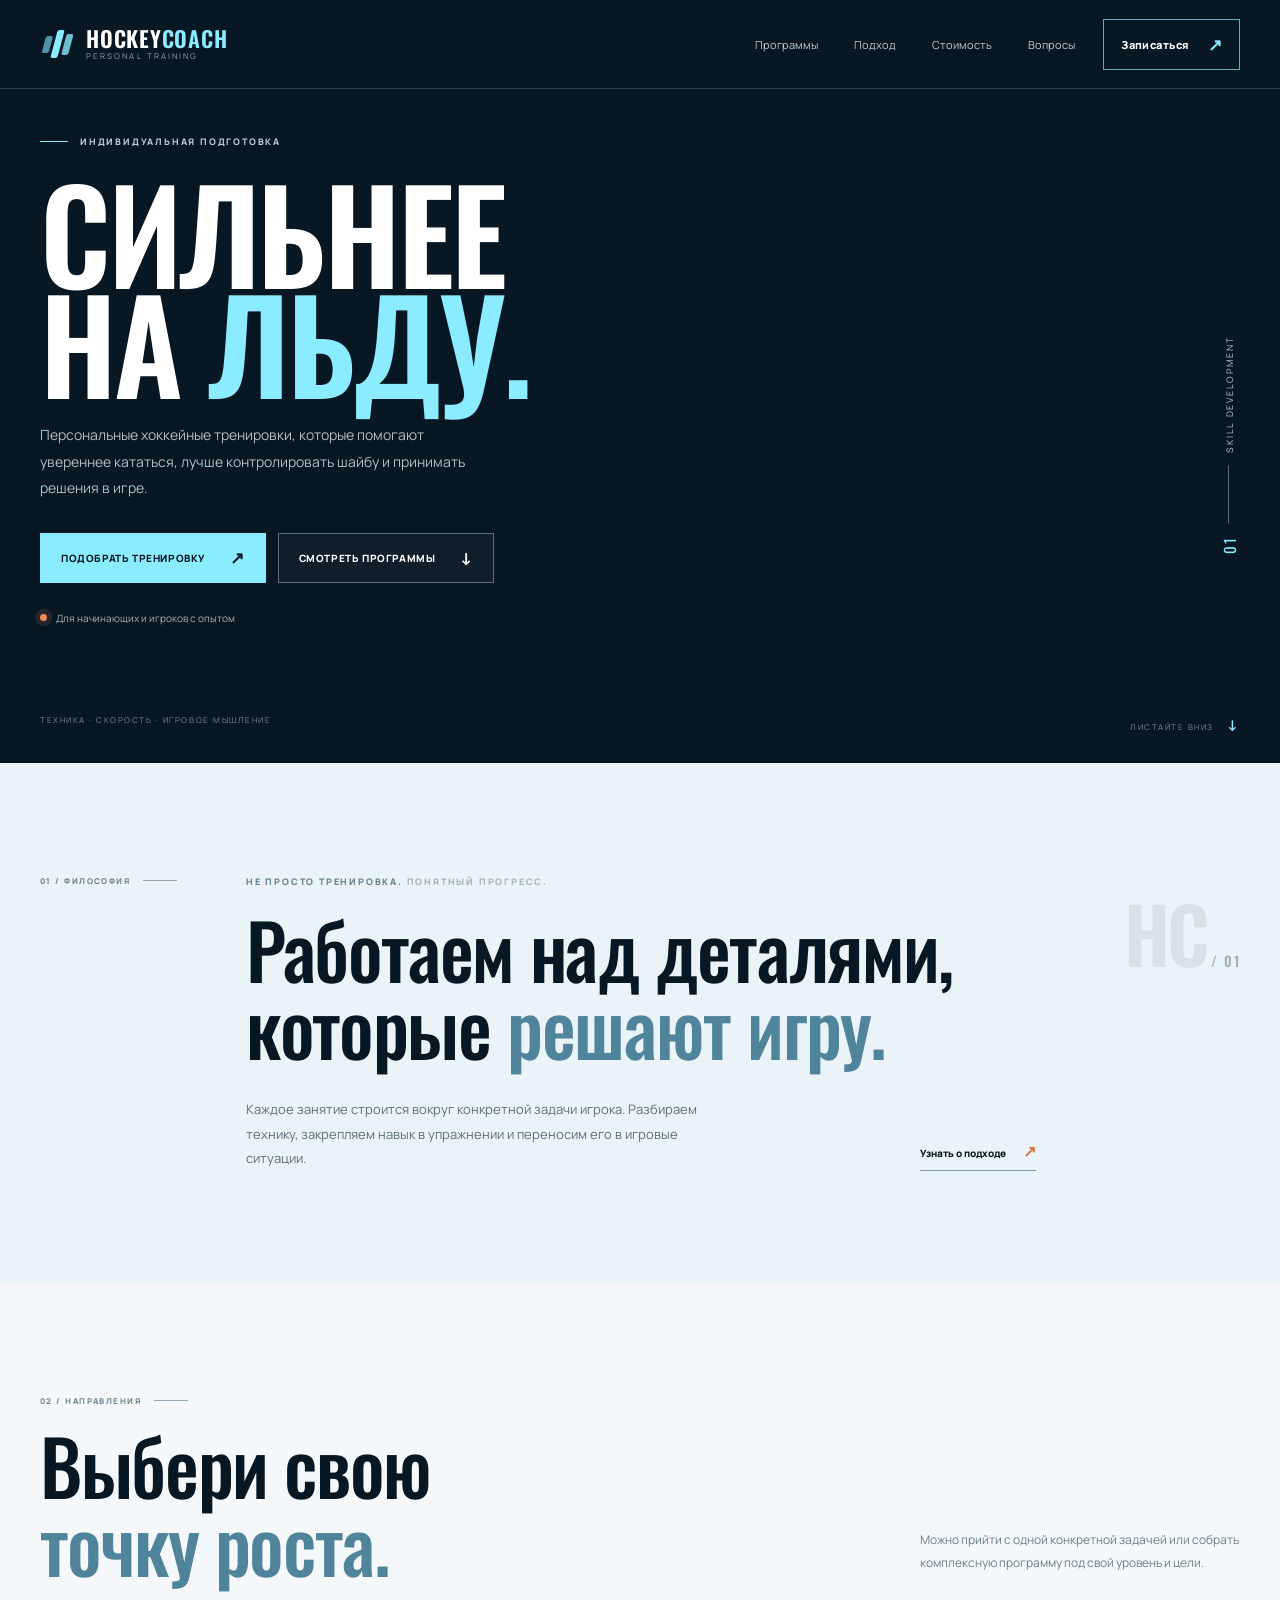
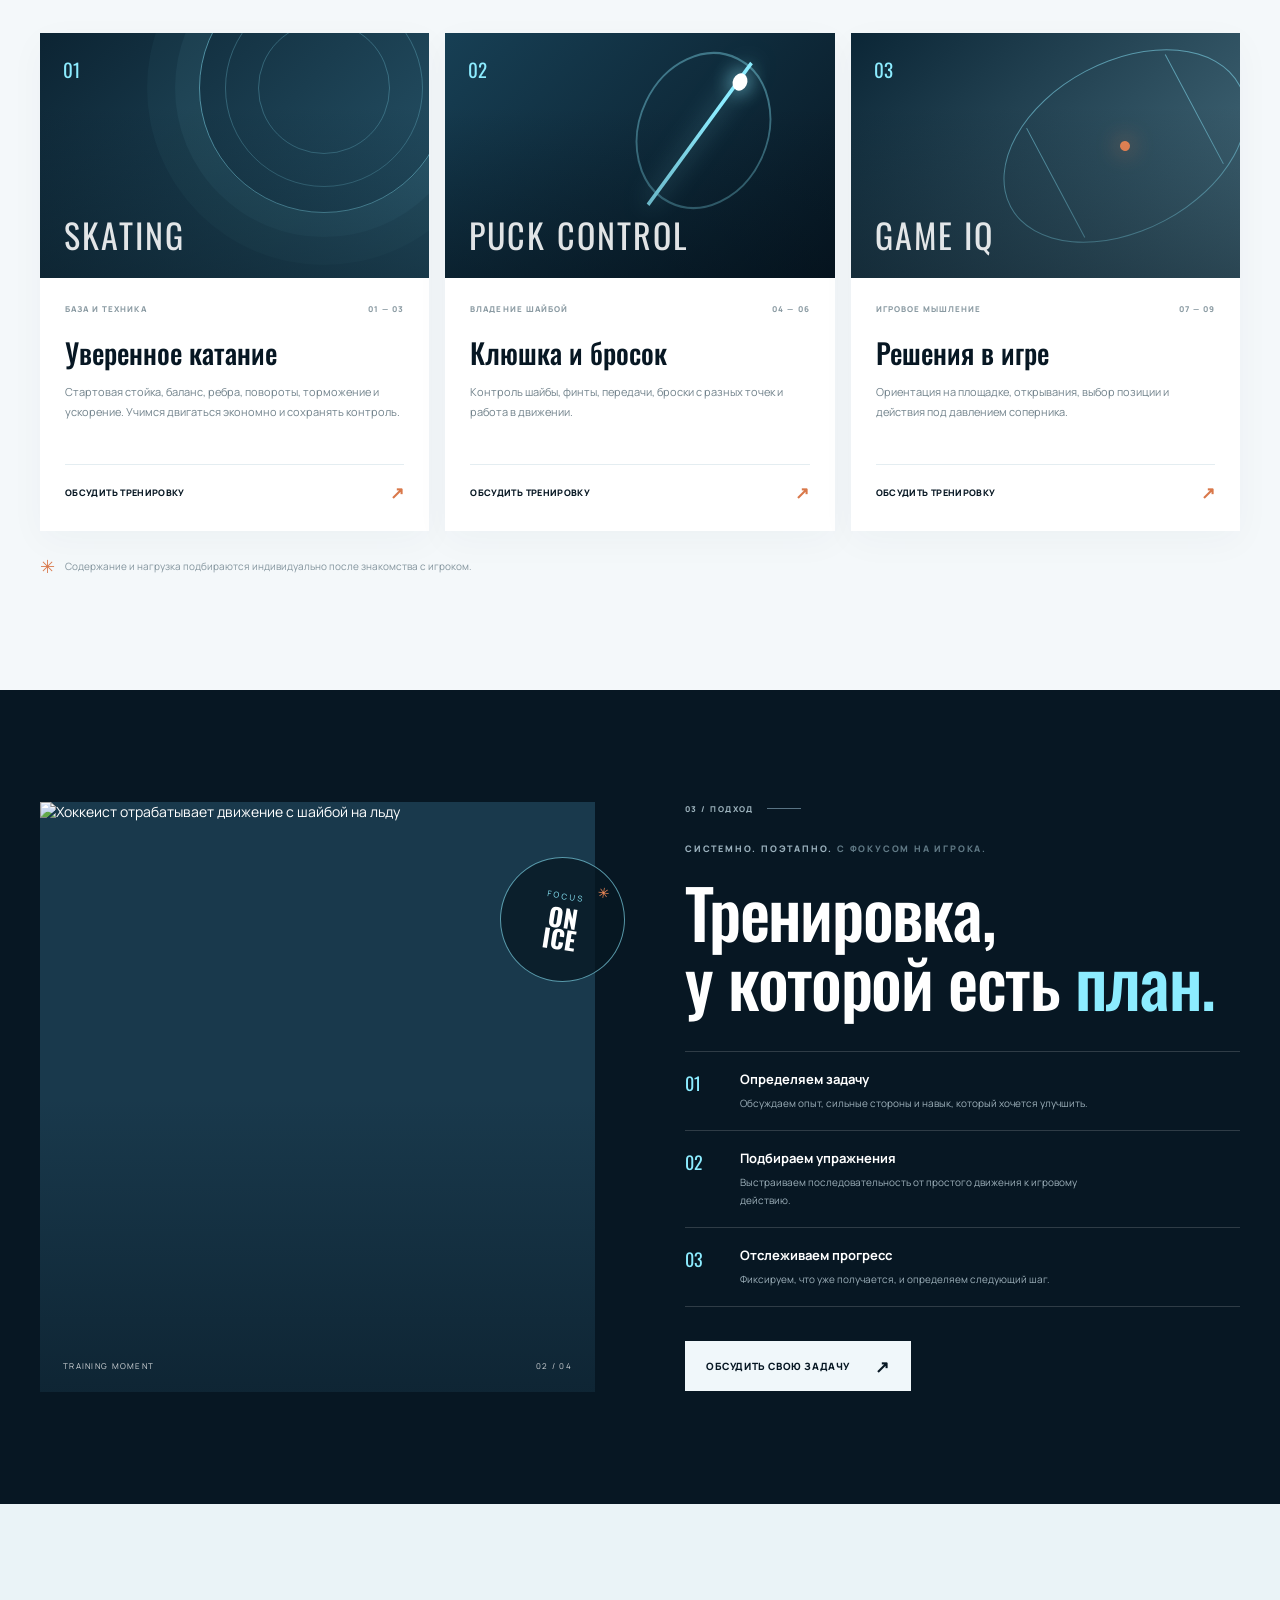
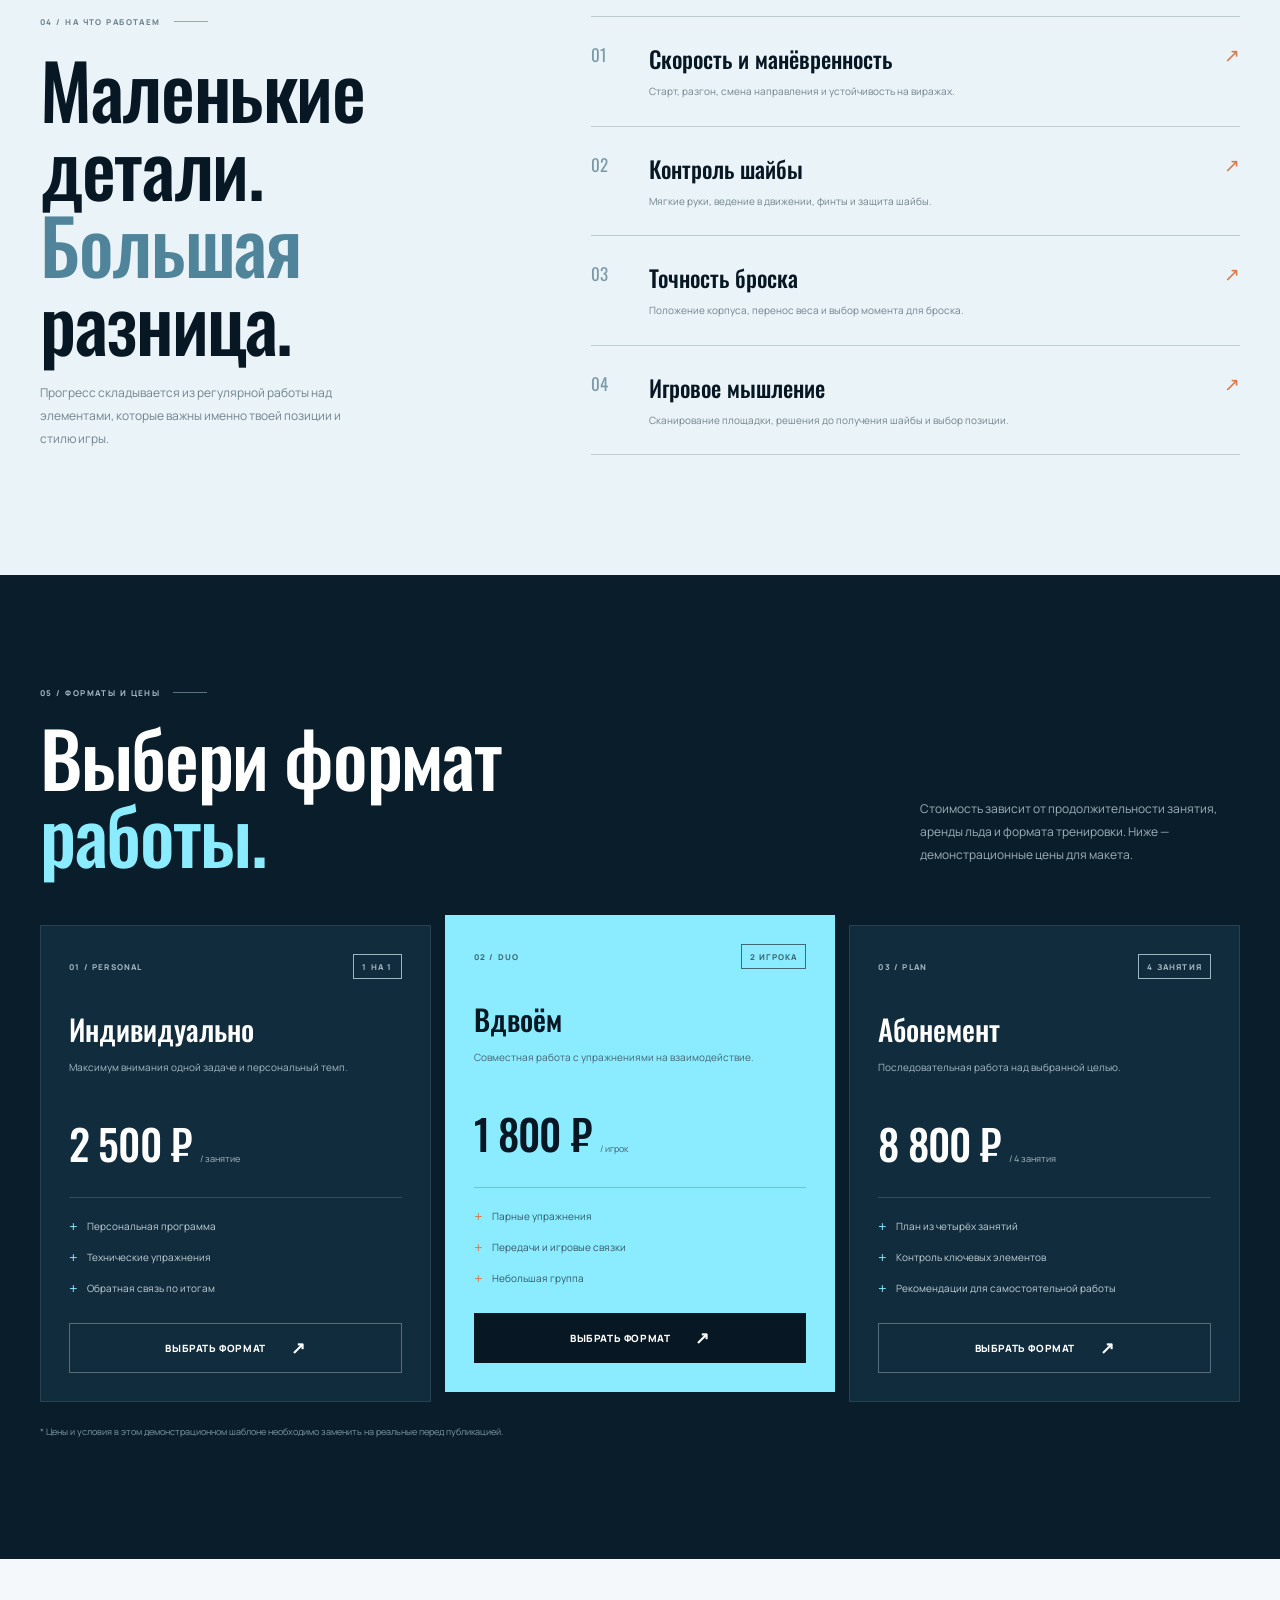
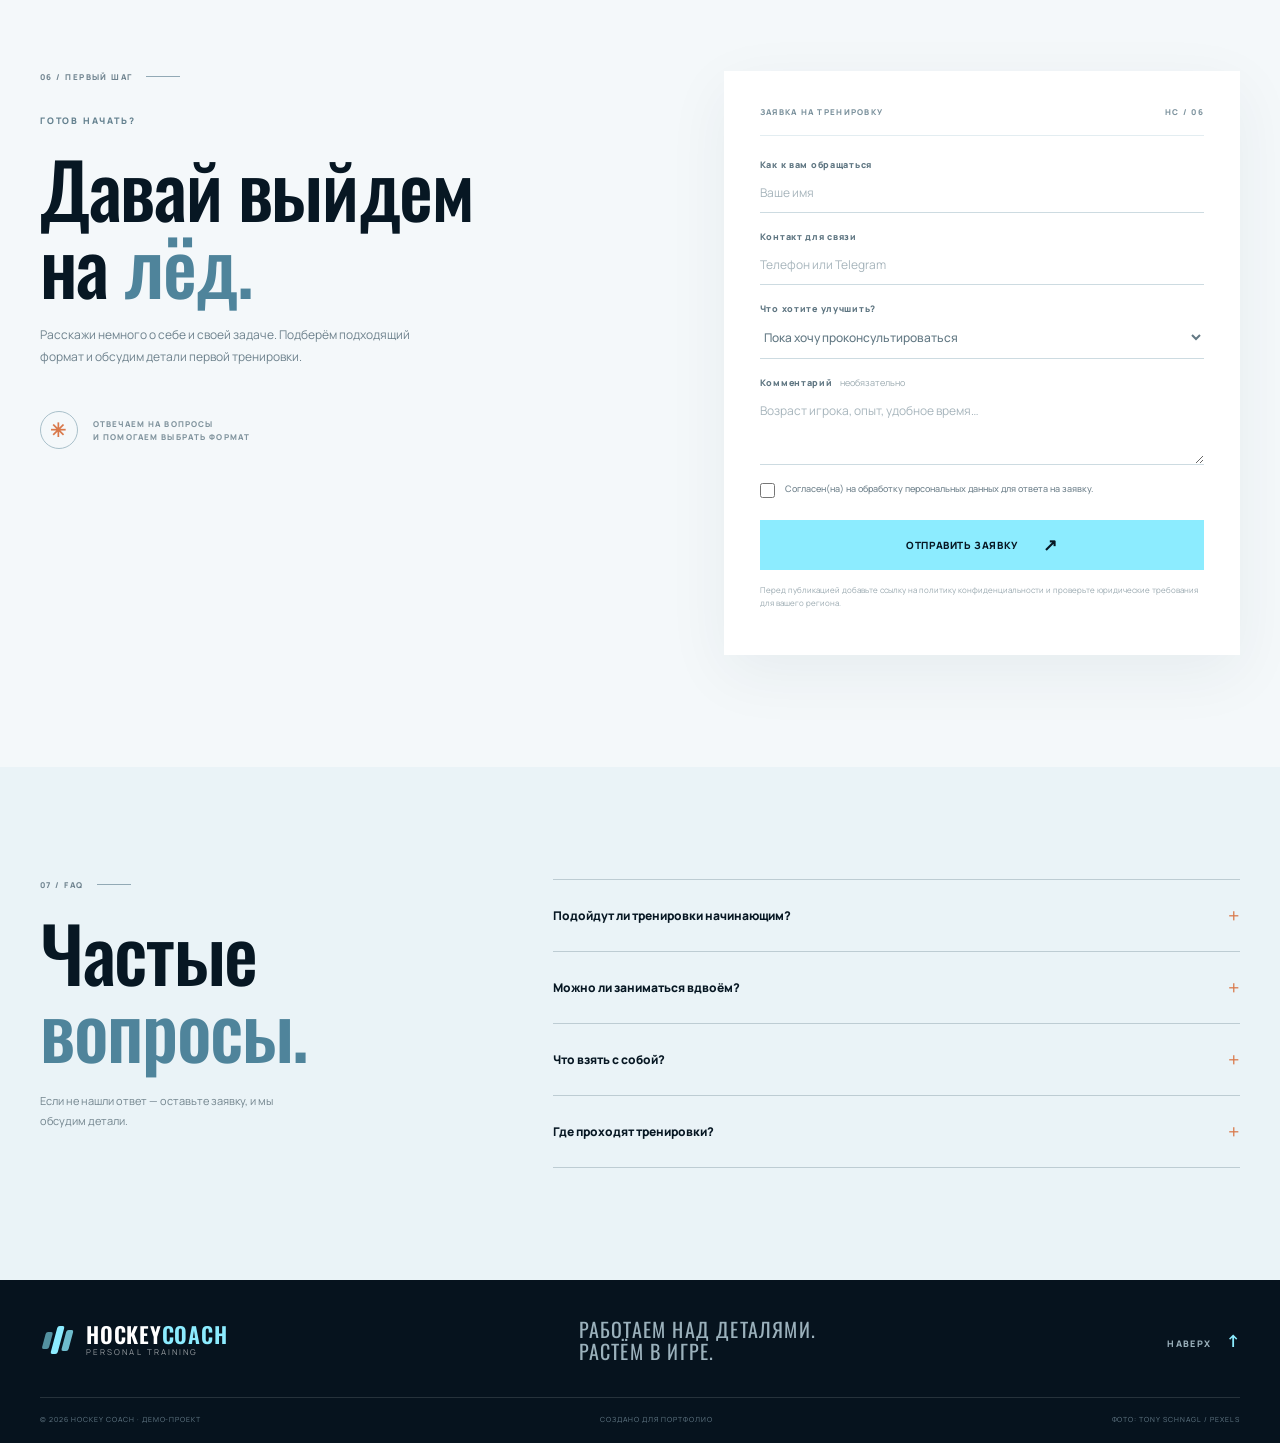
==== commit b0749ac6: "Use local hero image for iPhone compatibility" ====
--- a/hockey-coach-site/index.html
+++ b/hockey-coach-site/index.html
@@ -38,7 +38,7 @@
 
     <main>
       <section class="hero">
-        <img class="hero-photo" src="https://www.uofmhealth.org/sites/default/files/styles/jumbo_16_9/public/2024-12/sportsmedicine-2_speclanding_2260x1240.jpg?h=4be160bb&amp;itok=4ZvmEgVO" alt="Хоккеисты проводят тренировку на ледовой арене" fetchpriority="high" loading="eager" decoding="async">
+        <div class="hero-photo" role="img" aria-label="Хоккеисты проводят тренировку на ледовой арене"></div>
         <div class="hero-shade"></div>
         <div class="container hero-content">
           <div class="hero-copy">
--- a/hockey-coach-site/styles.css
+++ b/hockey-coach-site/styles.css
@@ -1,7 +1,7 @@
-:root{--ink:#071723;--ink-2:#0d2535;--ink-3:#17394c;--ice:#eaf3f7;--ice-2:#d9e8ee;--muted:#70828d;--line:rgba(8,29,43,.14);--cyan:#8cecff;--orange:#f28b58;--white:#fff;--container:1200px;--font:'Manrope',Arial,sans-serif;--display:'Oswald','Arial Narrow',sans-serif}*{box-sizing:border-box}html{scroll-behavior:smooth;scroll-padding-top:88px}body{margin:0;background:var(--ice);color:var(--ink);font-family:var(--font);font-size:14px;-webkit-font-smoothing:antialiased}a{color:inherit;text-decoration:none}button,input,select,textarea{font:inherit}.container{width:min(var(--container),calc(100% - 64px));margin:0 auto}.section-pad{padding:112px 0}.site-header{position:absolute;z-index:20;top:0;left:0;width:100%;color:#fff;border-bottom:1px solid rgba(255,255,255,.17)}.header-inner{height:88px;display:flex;align-items:center;justify-content:space-between;gap:28px}.brand{display:flex;align-items:center;gap:12px;min-width:205px}.brand-mark{width:34px;height:34px;display:flex;align-items:center;justify-content:center;gap:3px;transform:skew(-15deg)}.brand-mark span{display:block;width:7px;background:var(--cyan);border-radius:2px}.brand-mark span:nth-child(1){height:17px;opacity:.58}.brand-mark span:nth-child(2){height:28px}.brand-mark span:nth-child(3){height:21px;opacity:.78}.brand-copy{display:flex;flex-direction:column;gap:1px}.brand-copy strong{font-family:var(--display);font-size:22px;line-height:1;letter-spacing:.035em;font-weight:600}.brand-copy strong span{color:var(--cyan)}.brand-copy small{font-size:8px;letter-spacing:.26em;color:rgba(255,255,255,.58)}.main-nav{display:flex;gap:36px;margin-left:auto}.main-nav a{font-size:11px;color:rgba(255,255,255,.76);transition:color .2s}.main-nav a:hover{color:var(--cyan)}.header-cta{display:inline-flex;align-items:center;gap:18px;border:1px solid rgba(140,236,255,.7);padding:13px 17px;font-size:11px;font-weight:800;letter-spacing:.04em;transition:.2s}.header-cta span{color:var(--cyan);font-size:17px}.header-cta:hover{background:var(--cyan);color:var(--ink)}.header-cta:hover span{color:var(--ink)}.menu-toggle{display:none;background:none;border:0;color:#fff}.hero{position:relative;min-height:760px;display:flex;align-items:center;overflow:hidden;background:#071723;color:#fff}.hero-photo{position:absolute;inset:0 0 0 25%;width:75%;height:100%;object-fit:cover;object-position:center 47%;opacity:.68;filter:saturate(.82)}.hero-shade{position:absolute;inset:0;background:linear-gradient(90deg,#071723 0%,rgba(7,23,35,.97) 26%,rgba(7,23,35,.72) 50%,rgba(7,23,35,.24) 100%),linear-gradient(0deg,rgba(7,23,35,.82),transparent 37%)}.hero-content{position:relative;padding-top:135px;padding-bottom:70px;min-height:760px;display:flex;flex-direction:column;justify-content:center}.hero-copy{max-width:640px;padding-bottom:68px}.eyebrow,.overline{font-size:9px;font-weight:800;letter-spacing:.2em}.eyebrow{display:flex;align-items:center;gap:12px;color:#b4cbd5}.eyebrow-line{display:inline-block;width:28px;height:1px;background:var(--cyan)}h1,h2,h3,p{margin-top:0}.hero h1{font-family:var(--display);font-size:clamp(76px,10vw,142px);line-height:.86;letter-spacing:-.025em;font-weight:600;margin:28px 0 26px}.hero h1 em,.section-heading h2 em,.intro h2 em,.approach h2 em,.results h2 em,.contact h2 em,.faq h2 em{font-style:normal;color:var(--cyan)}.hero-lead{max-width:455px;color:rgba(238,247,250,.74);font-size:14px;line-height:1.9;margin-bottom:31px}.hero-actions{display:flex;flex-wrap:wrap;gap:12px}.button{min-height:50px;display:inline-flex;align-items:center;justify-content:center;gap:25px;padding:0 20px;border:1px solid transparent;font-size:10px;font-weight:800;letter-spacing:.06em;text-transform:uppercase;transition:transform .2s,background .2s,border-color .2s;cursor:pointer}.button:hover{transform:translateY(-2px)}.button span{font-size:17px}.button-accent{background:var(--cyan);color:var(--ink)}.button-accent:hover{background:#b5f5ff}.button-ghost{border-color:rgba(255,255,255,.34);color:#fff;background:rgba(255,255,255,.03)}.button-ghost:hover{border-color:var(--cyan)}.hero-note{margin-top:28px;font-size:10px;color:rgba(255,255,255,.65);display:flex;gap:9px;align-items:center}.pulse-dot{width:7px;height:7px;border-radius:50%;background:var(--orange);box-shadow:0 0 0 5px rgba(242,139,88,.13)}.hero-side-note{position:absolute;right:0;top:44%;display:flex;align-items:center;gap:13px;writing-mode:vertical-rl;transform:rotate(180deg);font-size:9px;letter-spacing:.19em;color:rgba(255,255,255,.74)}.hero-side-note span:first-child{color:var(--cyan);font-family:var(--display);font-size:15px}.hero-side-note i{height:58px;width:1px;background:rgba(255,255,255,.36)}.hero-bottomline{position:absolute;bottom:28px;left:0;right:0;display:flex;justify-content:space-between;color:rgba(255,255,255,.48);font-size:8px;letter-spacing:.19em}.scroll-cue b{color:var(--cyan);font-size:15px;margin-left:10px}.intro{background:var(--ice)}.intro-grid{display:grid;grid-template-columns:170px 1fr auto;gap:36px;align-items:start}.section-kicker{display:flex;align-items:center;gap:13px;color:#708490;font-size:8px;font-weight:800;letter-spacing:.18em;white-space:nowrap}.section-kicker i{width:34px;height:1px;background:#92a9b5;display:block}.intro-main{max-width:790px}.overline{color:#63808e;margin-bottom:22px}.overline span{color:#a4b5bd}.intro h2,.section-heading h2,.approach h2,.results h2,.contact h2,.faq h2{font-family:var(--display);font-size:clamp(45px,6vw,76px);font-weight:500;line-height:1.02;letter-spacing:-.018em;margin:0}.intro h2 em,.results h2 em,.contact h2 em,.faq h2 em{color:#4f849b}.intro-bottom{display:flex;align-items:end;justify-content:space-between;gap:44px;margin-top:32px}.intro-bottom p{max-width:480px;color:#5d717d;font-size:13px;line-height:1.9;margin:0}.text-link{font-size:10px;font-weight:800;white-space:nowrap;border-bottom:1px solid #7f9baa;padding-bottom:8px}.text-link span{color:#d9784a;margin-left:15px;font-size:16px}.intro-number{font-family:var(--display);font-size:clamp(40px,6vw,80px);color:rgba(23,57,76,.09);font-weight:600;letter-spacing:-.04em}.intro-number span{font-size:14px;letter-spacing:.1em;color:rgba(23,57,76,.34)}.programs{background:#f4f8fa}.section-heading{display:flex;justify-content:space-between;align-items:end;gap:40px;margin-bottom:52px}.section-heading h2{margin-top:20px}.section-heading h2 em{color:#4f849b}.section-heading>p{max-width:320px;color:#6e808a;font-size:12px;line-height:1.9;margin-bottom:6px}.program-grid{display:grid;grid-template-columns:repeat(3,1fr);gap:16px}.program-card{background:#fff;min-width:0;box-shadow:0 10px 35px rgba(23,57,76,.035)}.program-visual{height:245px;position:relative;overflow:hidden;background:#132f42;color:#fff}.visual-skating{background:linear-gradient(135deg,#0c2433,#28566b)}.visual-stick{background:linear-gradient(135deg,#173f54,#071723)}.visual-game{background:linear-gradient(135deg,#0b2636,#476d7d)}.program-visual:after{content:"";position:absolute;inset:0;background:linear-gradient(0deg,rgba(2,14,23,.42),transparent 70%)}.visual-index{position:absolute;top:22px;left:23px;color:var(--cyan);font-family:var(--display);font-size:19px;z-index:2}.visual-word{position:absolute;left:24px;bottom:18px;z-index:2;font-family:var(--display);font-size:34px;letter-spacing:.06em;color:rgba(255,255,255,.88)}.ice-ring{position:absolute;width:250px;height:250px;border:1px solid rgba(140,236,255,.5);border-radius:50%;right:-20px;top:-70px;box-shadow:0 0 0 24px rgba(140,236,255,.05),0 0 0 52px rgba(140,236,255,.035)}.ice-ring:before,.ice-ring:after{content:"";position:absolute;border:1px solid rgba(140,236,255,.25);border-radius:50%}.ice-ring:before{inset:25px}.ice-ring:after{inset:58px}.puck-mark{position:absolute;width:145px;height:145px;right:15%;top:10%;border:2px solid rgba(140,236,255,.38);border-radius:50%;transform:rotate(-25deg) skew(-12deg)}.puck-mark:before{content:"";position:absolute;width:160px;height:4px;background:var(--cyan);left:-14px;top:70px;transform:rotate(-32deg);box-shadow:0 0 23px rgba(140,236,255,.6)}.puck-mark:after{content:"";position:absolute;width:16px;height:16px;border-radius:50%;background:#fff;right:15px;top:34px;box-shadow:0 0 20px #8cecff}.game-lines{position:absolute;width:260px;height:170px;right:-15px;top:28px;border:1px solid rgba(140,236,255,.5);border-radius:50%;transform:rotate(-28deg)}.game-lines:before{content:"";position:absolute;inset:22px 50px;border-left:1px solid rgba(140,236,255,.5);border-right:1px solid rgba(140,236,255,.5)}.game-lines:after{content:"";position:absolute;left:50%;top:50%;width:10px;height:10px;transform:translate(-50%,-50%);background:var(--orange);border-radius:50%;box-shadow:0 0 22px var(--orange)}.program-info{padding:25px 25px 27px}.program-meta{display:flex;justify-content:space-between;color:#8b9ba3;font-size:8px;font-weight:800;letter-spacing:.13em}.program-info h3{font-family:var(--display);font-size:28px;font-weight:500;margin:18px 0 9px}.program-info p{font-size:11px;color:#71828b;line-height:1.85;min-height:61px;margin-bottom:21px}.card-link{display:flex;justify-content:space-between;align-items:center;border-top:1px solid #e4edf1;padding-top:16px;font-size:9px;font-weight:800;text-transform:uppercase;letter-spacing:.04em}.card-link span{font-size:17px;color:#d9784a}.program-footnote{margin-top:23px;color:#83949d;font-size:10px;display:flex;align-items:center;gap:10px}.mini-star{font-size:18px;color:#d9784a}.approach{background:var(--ink);color:#fff}.approach-grid{display:grid;grid-template-columns:1fr 1fr;gap:90px;align-items:center}.approach-image-wrap{position:relative;min-height:590px;background:#19394c}.approach-image{position:absolute;inset:0;display:block;width:100%;height:100%;object-fit:cover;object-position:center;filter:saturate(.78);opacity:.94}.approach-image-wrap:after{content:"";position:absolute;inset:0;background:linear-gradient(0deg,rgba(7,23,35,.58),transparent 50%)}.image-caption{position:absolute;z-index:2;left:23px;right:23px;bottom:21px;display:flex;justify-content:space-between;color:rgba(255,255,255,.82);font-size:8px;letter-spacing:.16em}.image-stamp{position:absolute;z-index:3;right:-30px;top:55px;width:125px;height:125px;border:1px solid rgba(140,236,255,.6);border-radius:50%;display:flex;flex-direction:column;justify-content:center;align-items:center;background:rgba(7,23,35,.74);transform:rotate(9deg)}.image-stamp span{font-size:8px;letter-spacing:.28em;color:var(--cyan)}.image-stamp strong{font-family:var(--display);font-size:25px;line-height:.85;text-align:center;margin-top:5px}.image-stamp i{font-style:normal;color:var(--orange);position:absolute;right:19px;top:19px}.section-kicker-light{color:#9db3bd}.section-kicker-light i{background:#597484}.overline-light{color:#9bb1bd;margin-top:28px}.overline-light span{color:#607985}.approach h2{font-size:clamp(46px,5.3vw,68px);margin-bottom:36px}.approach-steps{border-top:1px solid rgba(255,255,255,.16);margin-bottom:34px}.approach-step{display:grid;grid-template-columns:42px 1fr;gap:13px;padding:18px 0;border-bottom:1px solid rgba(255,255,255,.16)}.approach-step>span{font-family:var(--display);font-size:18px;color:var(--cyan)}.approach-step h3{font-size:13px;margin:0 0 6px}.approach-step p{font-size:10px;line-height:1.8;color:#9db0ba;margin:0;max-width:360px}.button-light{background:#f0f7fa;color:var(--ink)}.button-light:hover{background:var(--cyan)}.results{background:var(--ice)}.results-grid{display:grid;grid-template-columns:.82fr 1.18fr;gap:100px}.results-heading h2{margin:23px 0 22px}.results-heading>p{font-size:12px;line-height:1.9;color:#71838d;max-width:330px}.skill-list{border-top:1px solid #bdccd3}.skill-row{display:grid;grid-template-columns:42px 1fr 30px;gap:16px;align-items:start;padding:25px 0;border-bottom:1px solid #bdccd3}.skill-count{font-family:var(--display);font-size:17px;color:#7b9aa8}.skill-copy h3{font-family:var(--display);font-size:23px;font-weight:500;margin:0 0 7px}.skill-copy p{font-size:10px;color:#71838d;line-height:1.75;margin:0}.skill-arrow{font-size:19px;color:#d9784a;text-align:right}.pricing{background:#0a1d2a;color:#fff}.pricing-heading h2 em{color:var(--cyan)}.pricing-heading>p{color:#9db0ba}.price-grid{display:grid;grid-template-columns:repeat(3,1fr);gap:14px}.price-card{padding:28px;background:#102c3d;border:1px solid rgba(255,255,255,.1);min-height:420px;display:flex;flex-direction:column}.price-card-accent{background:var(--cyan);color:var(--ink);border-color:var(--cyan);transform:translateY(-10px)}.price-top{display:flex;justify-content:space-between;align-items:center;color:#9eb5bf;font-size:8px;font-weight:800;letter-spacing:.15em}.price-card-accent .price-top{color:#3f6979}.price-tag{border:1px solid currentColor;padding:6px 8px}.price-card h3{font-family:var(--display);font-size:29px;font-weight:500;margin:28px 0 8px}.price-card>p{font-size:10px;line-height:1.8;color:#a7bac3;min-height:36px;margin-bottom:18px}.price-card-accent>p{color:#426574}.price-value{display:flex;align-items:baseline;gap:8px;padding-bottom:23px;border-bottom:1px solid rgba(255,255,255,.15)}.price-card-accent .price-value{border-color:rgba(7,23,35,.2)}.price-value strong{font-family:var(--display);font-size:42px;font-weight:500;letter-spacing:-.02em}.price-value span{font-size:9px;color:#a5bac4}.price-card-accent .price-value span{color:#426574}.price-card ul{list-style:none;padding:0;margin:18px 0 24px;display:grid;gap:10px}.price-card li{font-size:10px;color:#c1d0d6;display:flex;align-items:center;gap:9px}.price-card li:before{content:"+";font-size:15px;color:var(--cyan)}.price-card-accent li{color:#335968}.price-card-accent li:before{color:#d9784a}.button-outline-light{margin-top:auto;border-color:rgba(255,255,255,.3);color:#fff}.button-outline-light:hover{border-color:var(--cyan);background:rgba(140,236,255,.08)}.button-dark{margin-top:auto;background:var(--ink);color:#fff}.button-dark:hover{background:#17394c}.pricing-note{font-size:9px;color:#7f98a4;margin-top:23px}.contact{background:#f4f8fa}.contact-grid{display:grid;grid-template-columns:1fr .9fr;gap:110px;align-items:start}.contact h2{margin:20px 0 20px}.contact-copy .overline{margin-top:32px}.contact-lead{font-size:12px;line-height:1.9;color:#6e828d;max-width:400px}.contact-aside{display:flex;align-items:center;gap:15px;margin-top:42px;color:#81949e;font-size:8px;line-height:1.7;letter-spacing:.14em;font-weight:800}.contact-aside-icon{display:grid;place-items:center;width:38px;height:38px;border:1px solid #a9c0ca;border-radius:50%;color:#d9784a;font-size:19px}.contact-form{background:#fff;padding:35px 36px;box-shadow:0 18px 60px rgba(23,57,76,.06)}.form-title{display:flex;justify-content:space-between;color:#7c929d;font-size:8px;font-weight:800;letter-spacing:.16em;border-bottom:1px solid #e3edf1;padding-bottom:18px;margin-bottom:22px}.contact-form label{display:block;font-size:9px;font-weight:800;letter-spacing:.08em;color:#5e7581;margin-bottom:17px}.contact-form input,.contact-form select,.contact-form textarea{display:block;width:100%;border:0;border-bottom:1px solid #cddbe1;border-radius:0;background:transparent;padding:13px 0 11px;color:var(--ink);font:500 12px var(--font);outline:none;transition:border-color .2s}.contact-form input:focus,.contact-form select:focus,.contact-form textarea:focus{border-color:#3f95ad}.contact-form textarea{resize:vertical;min-height:75px}.contact-form input::placeholder,.contact-form textarea::placeholder{color:#a7b5bc;font-weight:400}.contact-form select{color:#637984;appearance:auto}.optional{color:#9baab0;font-weight:400;letter-spacing:0;text-transform:none;margin-left:5px}.form-submit{width:100%;margin-top:7px;border:0}.form-privacy{font-size:8px;color:#9aa9b0;line-height:1.7;margin:13px 0 0}.form-feedback{font-size:10px;line-height:1.6;color:#267451;margin:10px 0 0;min-height:0}.faq{background:var(--ice)}.faq-grid{display:grid;grid-template-columns:.75fr 1.25fr;gap:100px}.faq h2{margin:23px 0}.faq-grid>div:first-child>p{max-width:250px;color:#73858e;font-size:11px;line-height:1.8}.faq-list{border-top:1px solid #bdccd3}.faq-list details{border-bottom:1px solid #bdccd3}.faq-list summary{list-style:none;cursor:pointer;display:flex;justify-content:space-between;align-items:center;gap:25px;padding:22px 0;font-size:12px;font-weight:800}.faq-list summary::-webkit-details-marker{display:none}.faq-list summary span{font-size:20px;color:#d9784a;font-weight:400;transition:transform .2s}.faq-list details[open] summary span{transform:rotate(45deg)}.faq-list details p{color:#6f838d;font-size:10px;line-height:1.85;max-width:550px;padding:0 35px 19px 0;margin:0}.site-footer{background:#06131e;color:#fff;padding:38px 0 19px}.footer-main{display:flex;justify-content:space-between;align-items:center;padding-bottom:34px}.brand-footer{min-width:unset}.footer-main>p{font-family:var(--display);font-size:20px;line-height:1.12;letter-spacing:.06em;color:#9bb1bc;margin:0}.footer-top{font-size:9px;font-weight:800;letter-spacing:.15em;color:#9bb1bc}.footer-top span{font-size:17px;color:var(--cyan);margin-left:12px}.footer-bottom{display:flex;justify-content:space-between;gap:15px;border-top:1px solid rgba(255,255,255,.13);padding-top:17px;color:#637986;font-size:7px;letter-spacing:.14em}.site-shell{overflow:hidden}
+:root{--ink:#071723;--ink-2:#0d2535;--ink-3:#17394c;--ice:#eaf3f7;--ice-2:#d9e8ee;--muted:#70828d;--line:rgba(8,29,43,.14);--cyan:#8cecff;--orange:#f28b58;--white:#fff;--container:1200px;--font:'Manrope',Arial,sans-serif;--display:'Oswald','Arial Narrow',sans-serif}*{box-sizing:border-box}html{scroll-behavior:smooth;scroll-padding-top:88px}body{margin:0;background:var(--ice);color:var(--ink);font-family:var(--font);font-size:14px;-webkit-font-smoothing:antialiased}a{color:inherit;text-decoration:none}button,input,select,textarea{font:inherit}.container{width:min(var(--container),calc(100% - 64px));margin:0 auto}.section-pad{padding:112px 0}.site-header{position:absolute;z-index:20;top:0;left:0;width:100%;color:#fff;border-bottom:1px solid rgba(255,255,255,.17)}.header-inner{height:88px;display:flex;align-items:center;justify-content:space-between;gap:28px}.brand{display:flex;align-items:center;gap:12px;min-width:205px}.brand-mark{width:34px;height:34px;display:flex;align-items:center;justify-content:center;gap:3px;transform:skew(-15deg)}.brand-mark span{display:block;width:7px;background:var(--cyan);border-radius:2px}.brand-mark span:nth-child(1){height:17px;opacity:.58}.brand-mark span:nth-child(2){height:28px}.brand-mark span:nth-child(3){height:21px;opacity:.78}.brand-copy{display:flex;flex-direction:column;gap:1px}.brand-copy strong{font-family:var(--display);font-size:22px;line-height:1;letter-spacing:.035em;font-weight:600}.brand-copy strong span{color:var(--cyan)}.brand-copy small{font-size:8px;letter-spacing:.26em;color:rgba(255,255,255,.58)}.main-nav{display:flex;gap:36px;margin-left:auto}.main-nav a{font-size:11px;color:rgba(255,255,255,.76);transition:color .2s}.main-nav a:hover{color:var(--cyan)}.header-cta{display:inline-flex;align-items:center;gap:18px;border:1px solid rgba(140,236,255,.7);padding:13px 17px;font-size:11px;font-weight:800;letter-spacing:.04em;transition:.2s}.header-cta span{color:var(--cyan);font-size:17px}.header-cta:hover{background:var(--cyan);color:var(--ink)}.header-cta:hover span{color:var(--ink)}.menu-toggle{display:none;background:none;border:0;color:#fff}.hero{position:relative;min-height:760px;display:flex;align-items:center;overflow:hidden;background:#071723;color:#fff}.hero-photo{position:absolute;display:block;inset:0 0 0 25%;width:75%;height:100%;object-fit:cover;object-position:center 47%;opacity:.74;filter:saturate(.86)}.hero-shade{position:absolute;inset:0;background:linear-gradient(90deg,#071723 0%,rgba(7,23,35,.97) 26%,rgba(7,23,35,.72) 50%,rgba(7,23,35,.24) 100%),linear-gradient(0deg,rgba(7,23,35,.82),transparent 37%)}.hero-content{position:relative;padding-top:135px;padding-bottom:70px;min-height:760px;display:flex;flex-direction:column;justify-content:center}.hero-copy{max-width:640px;padding-bottom:68px}.eyebrow,.overline{font-size:9px;font-weight:800;letter-spacing:.2em}.eyebrow{display:flex;align-items:center;gap:12px;color:#b4cbd5}.eyebrow-line{display:inline-block;width:28px;height:1px;background:var(--cyan)}h1,h2,h3,p{margin-top:0}.hero h1{font-family:var(--display);font-size:clamp(76px,10vw,142px);line-height:.86;letter-spacing:-.025em;font-weight:600;margin:28px 0 26px}.hero h1 em,.section-heading h2 em,.intro h2 em,.approach h2 em,.results h2 em,.contact h2 em,.faq h2 em{font-style:normal;color:var(--cyan)}.hero-lead{max-width:455px;color:rgba(238,247,250,.74);font-size:14px;line-height:1.9;margin-bottom:31px}.hero-actions{display:flex;flex-wrap:wrap;gap:12px}.button{min-height:50px;display:inline-flex;align-items:center;justify-content:center;gap:25px;padding:0 20px;border:1px solid transparent;font-size:10px;font-weight:800;letter-spacing:.06em;text-transform:uppercase;transition:transform .2s,background .2s,border-color .2s;cursor:pointer}.button:hover{transform:translateY(-2px)}.button span{font-size:17px}.button-accent{background:var(--cyan);color:var(--ink)}.button-accent:hover{background:#b5f5ff}.button-ghost{border-color:rgba(255,255,255,.34);color:#fff;background:rgba(255,255,255,.03)}.button-ghost:hover{border-color:var(--cyan)}.hero-note{margin-top:28px;font-size:10px;color:rgba(255,255,255,.65);display:flex;gap:9px;align-items:center}.pulse-dot{width:7px;height:7px;border-radius:50%;background:var(--orange);box-shadow:0 0 0 5px rgba(242,139,88,.13)}.hero-side-note{position:absolute;right:0;top:44%;display:flex;align-items:center;gap:13px;writing-mode:vertical-rl;transform:rotate(180deg);font-size:9px;letter-spacing:.19em;color:rgba(255,255,255,.74)}.hero-side-note span:first-child{color:var(--cyan);font-family:var(--display);font-size:15px}.hero-side-note i{height:58px;width:1px;background:rgba(255,255,255,.36)}.hero-bottomline{position:absolute;bottom:28px;left:0;right:0;display:flex;justify-content:space-between;color:rgba(255,255,255,.48);font-size:8px;letter-spacing:.19em}.scroll-cue b{color:var(--cyan);font-size:15px;margin-left:10px}.intro{background:var(--ice)}.intro-grid{display:grid;grid-template-columns:170px 1fr auto;gap:36px;align-items:start}.section-kicker{display:flex;align-items:center;gap:13px;color:#708490;font-size:8px;font-weight:800;letter-spacing:.18em;white-space:nowrap}.section-kicker i{width:34px;height:1px;background:#92a9b5;display:block}.intro-main{max-width:790px}.overline{color:#63808e;margin-bottom:22px}.overline span{color:#a4b5bd}.intro h2,.section-heading h2,.approach h2,.results h2,.contact h2,.faq h2{font-family:var(--display);font-size:clamp(45px,6vw,76px);font-weight:500;line-height:1.02;letter-spacing:-.018em;margin:0}.intro h2 em,.results h2 em,.contact h2 em,.faq h2 em{color:#4f849b}.intro-bottom{display:flex;align-items:end;justify-content:space-between;gap:44px;margin-top:32px}.intro-bottom p{max-width:480px;color:#5d717d;font-size:13px;line-height:1.9;margin:0}.text-link{font-size:10px;font-weight:800;white-space:nowrap;border-bottom:1px solid #7f9baa;padding-bottom:8px}.text-link span{color:#d9784a;margin-left:15px;font-size:16px}.intro-number{font-family:var(--display);font-size:clamp(40px,6vw,80px);color:rgba(23,57,76,.09);font-weight:600;letter-spacing:-.04em}.intro-number span{font-size:14px;letter-spacing:.1em;color:rgba(23,57,76,.34)}.programs{background:#f4f8fa}.section-heading{display:flex;justify-content:space-between;align-items:end;gap:40px;margin-bottom:52px}.section-heading h2{margin-top:20px}.section-heading h2 em{color:#4f849b}.section-heading>p{max-width:320px;color:#6e808a;font-size:12px;line-height:1.9;margin-bottom:6px}.program-grid{display:grid;grid-template-columns:repeat(3,1fr);gap:16px}.program-card{background:#fff;min-width:0;box-shadow:0 10px 35px rgba(23,57,76,.035)}.program-visual{height:245px;position:relative;overflow:hidden;background:#132f42;color:#fff}.visual-skating{background:linear-gradient(135deg,#0c2433,#28566b)}.visual-stick{background:linear-gradient(135deg,#173f54,#071723)}.visual-game{background:linear-gradient(135deg,#0b2636,#476d7d)}.program-visual:after{content:"";position:absolute;inset:0;background:linear-gradient(0deg,rgba(2,14,23,.42),transparent 70%)}.visual-index{position:absolute;top:22px;left:23px;color:var(--cyan);font-family:var(--display);font-size:19px;z-index:2}.visual-word{position:absolute;left:24px;bottom:18px;z-index:2;font-family:var(--display);font-size:34px;letter-spacing:.06em;color:rgba(255,255,255,.88)}.ice-ring{position:absolute;width:250px;height:250px;border:1px solid rgba(140,236,255,.5);border-radius:50%;right:-20px;top:-70px;box-shadow:0 0 0 24px rgba(140,236,255,.05),0 0 0 52px rgba(140,236,255,.035)}.ice-ring:before,.ice-ring:after{content:"";position:absolute;border:1px solid rgba(140,236,255,.25);border-radius:50%}.ice-ring:before{inset:25px}.ice-ring:after{inset:58px}.puck-mark{position:absolute;width:145px;height:145px;right:15%;top:10%;border:2px solid rgba(140,236,255,.38);border-radius:50%;transform:rotate(-25deg) skew(-12deg)}.puck-mark:before{content:"";position:absolute;width:160px;height:4px;background:var(--cyan);left:-14px;top:70px;transform:rotate(-32deg);box-shadow:0 0 23px rgba(140,236,255,.6)}.puck-mark:after{content:"";position:absolute;width:16px;height:16px;border-radius:50%;background:#fff;right:15px;top:34px;box-shadow:0 0 20px #8cecff}.game-lines{position:absolute;width:260px;height:170px;right:-15px;top:28px;border:1px solid rgba(140,236,255,.5);border-radius:50%;transform:rotate(-28deg)}.game-lines:before{content:"";position:absolute;inset:22px 50px;border-left:1px solid rgba(140,236,255,.5);border-right:1px solid rgba(140,236,255,.5)}.game-lines:after{content:"";position:absolute;left:50%;top:50%;width:10px;height:10px;transform:translate(-50%,-50%);background:var(--orange);border-radius:50%;box-shadow:0 0 22px var(--orange)}.program-info{padding:25px 25px 27px}.program-meta{display:flex;justify-content:space-between;color:#8b9ba3;font-size:8px;font-weight:800;letter-spacing:.13em}.program-info h3{font-family:var(--display);font-size:28px;font-weight:500;margin:18px 0 9px}.program-info p{font-size:11px;color:#71828b;line-height:1.85;min-height:61px;margin-bottom:21px}.card-link{display:flex;justify-content:space-between;align-items:center;border-top:1px solid #e4edf1;padding-top:16px;font-size:9px;font-weight:800;text-transform:uppercase;letter-spacing:.04em}.card-link span{font-size:17px;color:#d9784a}.program-footnote{margin-top:23px;color:#83949d;font-size:10px;display:flex;align-items:center;gap:10px}.mini-star{font-size:18px;color:#d9784a}.approach{background:var(--ink);color:#fff}.approach-grid{display:grid;grid-template-columns:1fr 1fr;gap:90px;align-items:center}.approach-image-wrap{position:relative;min-height:590px;background:#19394c}.approach-image{position:absolute;display:block;inset:0;width:100%;height:100%;max-width:none;object-fit:cover;object-position:center;filter:saturate(.82);opacity:1}.approach-image-wrap:after{content:"";position:absolute;inset:0;background:linear-gradient(0deg,rgba(7,23,35,.58),transparent 50%)}.image-caption{position:absolute;z-index:2;left:23px;right:23px;bottom:21px;display:flex;justify-content:space-between;color:rgba(255,255,255,.82);font-size:8px;letter-spacing:.16em}.image-stamp{position:absolute;z-index:3;right:-30px;top:55px;width:125px;height:125px;border:1px solid rgba(140,236,255,.6);border-radius:50%;display:flex;flex-direction:column;justify-content:center;align-items:center;background:rgba(7,23,35,.74);transform:rotate(9deg)}.image-stamp span{font-size:8px;letter-spacing:.28em;color:var(--cyan)}.image-stamp strong{font-family:var(--display);font-size:25px;line-height:.85;text-align:center;margin-top:5px}.image-stamp i{font-style:normal;color:var(--orange);position:absolute;right:19px;top:19px}.section-kicker-light{color:#9db3bd}.section-kicker-light i{background:#597484}.overline-light{color:#9bb1bd;margin-top:28px}.overline-light span{color:#607985}.approach h2{font-size:clamp(46px,5.3vw,68px);margin-bottom:36px}.approach-steps{border-top:1px solid rgba(255,255,255,.16);margin-bottom:34px}.approach-step{display:grid;grid-template-columns:42px 1fr;gap:13px;padding:18px 0;border-bottom:1px solid rgba(255,255,255,.16)}.approach-step>span{font-family:var(--display);font-size:18px;color:var(--cyan)}.approach-step h3{font-size:13px;margin:0 0 6px}.approach-step p{font-size:10px;line-height:1.8;color:#9db0ba;margin:0;max-width:360px}.button-light{background:#f0f7fa;color:var(--ink)}.button-light:hover{background:var(--cyan)}.results{background:var(--ice)}.results-grid{display:grid;grid-template-columns:.82fr 1.18fr;gap:100px}.results-heading h2{margin:23px 0 22px}.results-heading>p{font-size:12px;line-height:1.9;color:#71838d;max-width:330px}.skill-list{border-top:1px solid #bdccd3}.skill-row{display:grid;grid-template-columns:42px 1fr 30px;gap:16px;align-items:start;padding:25px 0;border-bottom:1px solid #bdccd3}.skill-count{font-family:var(--display);font-size:17px;color:#7b9aa8}.skill-copy h3{font-family:var(--display);font-size:23px;font-weight:500;margin:0 0 7px}.skill-copy p{font-size:10px;color:#71838d;line-height:1.75;margin:0}.skill-arrow{font-size:19px;color:#d9784a;text-align:right}.pricing{background:#0a1d2a;color:#fff}.pricing-heading h2 em{color:var(--cyan)}.pricing-heading>p{color:#9db0ba}.price-grid{display:grid;grid-template-columns:repeat(3,1fr);gap:14px}.price-card{padding:28px;background:#102c3d;border:1px solid rgba(255,255,255,.1);min-height:420px;display:flex;flex-direction:column}.price-card-accent{background:var(--cyan);color:var(--ink);border-color:var(--cyan);transform:translateY(-10px)}.price-top{display:flex;justify-content:space-between;align-items:center;color:#9eb5bf;font-size:8px;font-weight:800;letter-spacing:.15em}.price-card-accent .price-top{color:#3f6979}.price-tag{border:1px solid currentColor;padding:6px 8px}.price-card h3{font-family:var(--display);font-size:29px;font-weight:500;margin:28px 0 8px}.price-card>p{font-size:10px;line-height:1.8;color:#a7bac3;min-height:36px;margin-bottom:18px}.price-card-accent>p{color:#426574}.price-value{display:flex;align-items:baseline;gap:8px;padding-bottom:23px;border-bottom:1px solid rgba(255,255,255,.15)}.price-card-accent .price-value{border-color:rgba(7,23,35,.2)}.price-value strong{font-family:var(--display);font-size:42px;font-weight:500;letter-spacing:-.02em}.price-value span{font-size:9px;color:#a5bac4}.price-card-accent .price-value span{color:#426574}.price-card ul{list-style:none;padding:0;margin:18px 0 24px;display:grid;gap:10px}.price-card li{font-size:10px;color:#c1d0d6;display:flex;align-items:center;gap:9px}.price-card li:before{content:"+";font-size:15px;color:var(--cyan)}.price-card-accent li{color:#335968}.price-card-accent li:before{color:#d9784a}.button-outline-light{margin-top:auto;border-color:rgba(255,255,255,.3);color:#fff}.button-outline-light:hover{border-color:var(--cyan);background:rgba(140,236,255,.08)}.button-dark{margin-top:auto;background:var(--ink);color:#fff}.button-dark:hover{background:#17394c}.pricing-note{font-size:9px;color:#7f98a4;margin-top:23px}.contact{background:#f4f8fa}.contact-grid{display:grid;grid-template-columns:1fr .9fr;gap:110px;align-items:start}.contact h2{margin:20px 0 20px}.contact-copy .overline{margin-top:32px}.contact-lead{font-size:12px;line-height:1.9;color:#6e828d;max-width:400px}.contact-aside{display:flex;align-items:center;gap:15px;margin-top:42px;color:#81949e;font-size:8px;line-height:1.7;letter-spacing:.14em;font-weight:800}.contact-aside-icon{display:grid;place-items:center;width:38px;height:38px;border:1px solid #a9c0ca;border-radius:50%;color:#d9784a;font-size:19px}.contact-form{background:#fff;padding:35px 36px;box-shadow:0 18px 60px rgba(23,57,76,.06)}.form-title{display:flex;justify-content:space-between;color:#7c929d;font-size:8px;font-weight:800;letter-spacing:.16em;border-bottom:1px solid #e3edf1;padding-bottom:18px;margin-bottom:22px}.contact-form label{display:block;font-size:9px;font-weight:800;letter-spacing:.08em;color:#5e7581;margin-bottom:17px}.contact-form input,.contact-form select,.contact-form textarea{display:block;width:100%;border:0;border-bottom:1px solid #cddbe1;border-radius:0;background:transparent;padding:13px 0 11px;color:var(--ink);font:500 12px var(--font);outline:none;transition:border-color .2s}.contact-form input:focus,.contact-form select:focus,.contact-form textarea:focus{border-color:#3f95ad}.contact-form textarea{resize:vertical;min-height:75px}.contact-form input::placeholder,.contact-form textarea::placeholder{color:#a7b5bc;font-weight:400}.contact-form select{color:#637984;appearance:auto}.optional{color:#9baab0;font-weight:400;letter-spacing:0;text-transform:none;margin-left:5px}.form-submit{width:100%;margin-top:7px;border:0}.form-privacy{font-size:8px;color:#9aa9b0;line-height:1.7;margin:13px 0 0}.form-feedback{font-size:10px;line-height:1.6;color:#267451;margin:10px 0 0;min-height:0}.faq{background:var(--ice)}.faq-grid{display:grid;grid-template-columns:.75fr 1.25fr;gap:100px}.faq h2{margin:23px 0}.faq-grid>div:first-child>p{max-width:250px;color:#73858e;font-size:11px;line-height:1.8}.faq-list{border-top:1px solid #bdccd3}.faq-list details{border-bottom:1px solid #bdccd3}.faq-list summary{list-style:none;cursor:pointer;display:flex;justify-content:space-between;align-items:center;gap:25px;padding:22px 0;font-size:12px;font-weight:800}.faq-list summary::-webkit-details-marker{display:none}.faq-list summary span{font-size:20px;color:#d9784a;font-weight:400;transition:transform .2s}.faq-list details[open] summary span{transform:rotate(45deg)}.faq-list details p{color:#6f838d;font-size:10px;line-height:1.85;max-width:550px;padding:0 35px 19px 0;margin:0}.site-footer{background:#06131e;color:#fff;padding:38px 0 19px}.footer-main{display:flex;justify-content:space-between;align-items:center;padding-bottom:34px}.brand-footer{min-width:unset}.footer-main>p{font-family:var(--display);font-size:20px;line-height:1.12;letter-spacing:.06em;color:#9bb1bc;margin:0}.footer-top{font-size:9px;font-weight:800;letter-spacing:.15em;color:#9bb1bc}.footer-top span{font-size:17px;color:var(--cyan);margin-left:12px}.footer-bottom{display:flex;justify-content:space-between;gap:15px;border-top:1px solid rgba(255,255,255,.13);padding-top:17px;color:#637986;font-size:7px;letter-spacing:.14em}.site-shell{overflow:hidden}
 @media(max-width:1000px){.container{width:min(var(--container),calc(100% - 44px))}.main-nav{gap:20px}.approach-grid{gap:55px}.approach-image-wrap{min-height:520px}.results-grid,.contact-grid,.faq-grid{gap:55px}.program-visual{height:205px}.program-info{padding:21px}.price-card{padding:23px}.price-value strong{font-size:35px}}
-@media(max-width:760px){.section-pad{padding:78px 0}.container{width:calc(100% - 40px)}.site-header{background:rgba(7,23,35,.5);backdrop-filter:blur(12px)}.header-inner{height:72px}.brand{min-width:0}.brand-copy strong{font-size:19px}.brand-mark{width:29px;height:29px}.header-cta{margin-left:auto;padding:10px 12px;gap:8px;font-size:9px}.menu-toggle{display:flex;flex-direction:column;gap:6px;order:3;padding:10px 0 10px 10px;cursor:pointer}.menu-toggle span{width:23px;height:1px;background:#fff;transition:.2s}.menu-toggle[aria-expanded=true] span:first-child{transform:translateY(3.5px) rotate(45deg)}.menu-toggle[aria-expanded=true] span:last-child{transform:translateY(-3.5px) rotate(-45deg)}.main-nav{position:absolute;top:72px;left:0;right:0;background:#071723;display:none;flex-direction:column;gap:0;padding:10px 20px 20px;border-bottom:1px solid rgba(255,255,255,.15)}.main-nav.is-open{display:flex}.main-nav a{padding:15px 0;border-bottom:1px solid rgba(255,255,255,.1);font-size:12px}.hero{min-height:740px}.hero-photo{inset:0;width:100%;height:100%;object-position:58% center;opacity:.82;filter:saturate(.9)}.hero-shade{background:linear-gradient(90deg,rgba(7,23,35,.86) 0%,rgba(7,23,35,.48) 58%,rgba(7,23,35,.24) 100%),linear-gradient(0deg,rgba(7,23,35,.74) 0%,transparent 72%)}.hero-content{min-height:740px;padding-top:120px;padding-bottom:90px}.hero-copy{padding-bottom:45px}.hero h1{font-size:clamp(76px,19vw,120px);margin:27px 0 22px}.hero-lead{font-size:12px;max-width:400px}.hero-actions{gap:9px}.button{min-height:48px;padding:0 14px;gap:15px;font-size:9px}.hero-side-note{display:none}.hero-bottomline{bottom:22px;font-size:7px;letter-spacing:.12em}.scroll-cue{display:none}.intro-grid{grid-template-columns:1fr;gap:26px}.intro-number{display:none}.intro h2,.section-heading h2,.approach h2,.results h2,.contact h2,.faq h2{font-size:clamp(43px,11vw,62px)}.intro-bottom{align-items:start;flex-direction:column;gap:22px;margin-top:24px}.intro-bottom p{font-size:12px}.section-heading{display:block;margin-bottom:34px}.section-heading>p{margin-top:23px;max-width:440px}.program-grid{grid-template-columns:1fr;gap:14px}.program-card{display:grid;grid-template-columns:.8fr 1.2fr}.program-visual{height:auto;min-height:235px}.program-info{padding:20px}.program-info h3{font-size:25px}.program-info p{min-height:0;font-size:10px}.visual-word{font-size:27px;left:17px}.visual-index{left:17px;top:16px}.approach-grid{grid-template-columns:1fr;gap:46px}.approach-image-wrap{min-height:430px;width:calc(100% - 18px)}.image-stamp{right:-18px;width:105px;height:105px}.image-stamp strong{font-size:21px}.overline-light{margin-top:0}.approach h2{margin-bottom:28px}.results-grid{grid-template-columns:1fr;gap:35px}.results-heading>p{max-width:440px}.skill-row{padding:21px 0;grid-template-columns:30px 1fr 20px;gap:12px}.skill-copy h3{font-size:21px}.price-grid{grid-template-columns:1fr;gap:13px}.price-card{min-height:0;padding:25px}.price-card-accent{transform:none}.price-card h3{margin-top:20px}.price-card>p{min-height:0}.price-value{padding-bottom:17px}.price-card ul{margin:17px 0 23px}.pricing-note{line-height:1.7}.contact-grid{grid-template-columns:1fr;gap:35px}.contact-copy .overline{margin-top:24px}.contact-aside{margin-top:25px}.contact-form{padding:27px 22px}.faq-grid{grid-template-columns:1fr;gap:28px}.faq h2{margin-bottom:14px}.footer-main{flex-wrap:wrap;gap:25px}.footer-main>p{font-size:16px;margin-left:auto}.footer-top{width:100%;border-top:1px solid rgba(255,255,255,.13);padding-top:18px}.footer-bottom{flex-direction:column;gap:9px;font-size:7px}}
-@media(max-width:460px){.container{width:calc(100% - 32px)}.header-cta{display:none}.menu-toggle{margin-left:auto}.hero{min-height:700px}.hero-content{min-height:700px}.hero-photo{object-position:61% center;opacity:.86}.hero h1{font-size:78px}.hero-actions{flex-direction:column;align-items:stretch;max-width:290px}.hero-actions .button{justify-content:space-between}.hero-bottomline>span:first-child{max-width:230px;line-height:1.7}.program-card{grid-template-columns:1fr}.program-visual{height:175px;min-height:175px}.program-info{padding:22px}.program-info p{min-height:0}.approach-image-wrap{min-height:360px}.section-heading>p{font-size:11px}.skill-copy h3{font-size:19px}.footer-main{align-items:flex-start}.footer-main>p{font-size:13px;text-align:right}.brand-footer .brand-copy strong{font-size:17px}.brand-footer .brand-copy small{font-size:7px}}
+@media(max-width:760px){.section-pad{padding:78px 0}.container{width:calc(100% - 40px)}.site-header{background:rgba(7,23,35,.5);backdrop-filter:blur(12px)}.header-inner{height:72px}.brand{min-width:0}.brand-copy strong{font-size:19px}.brand-mark{width:29px;height:29px}.header-cta{margin-left:auto;padding:10px 12px;gap:8px;font-size:9px}.menu-toggle{display:flex;flex-direction:column;gap:6px;order:3;padding:10px 0 10px 10px;cursor:pointer}.menu-toggle span{width:23px;height:1px;background:#fff;transition:.2s}.menu-toggle[aria-expanded=true] span:first-child{transform:translateY(3.5px) rotate(45deg)}.menu-toggle[aria-expanded=true] span:last-child{transform:translateY(-3.5px) rotate(-45deg)}.main-nav{position:absolute;top:72px;left:0;right:0;background:#071723;display:none;flex-direction:column;gap:0;padding:10px 20px 20px;border-bottom:1px solid rgba(255,255,255,.15)}.main-nav.is-open{display:flex}.main-nav a{padding:15px 0;border-bottom:1px solid rgba(255,255,255,.1);font-size:12px}.hero{min-height:740px}.hero-photo{inset:0;display:block;width:100%;height:100%;min-height:100%;object-position:58% center;opacity:.9;filter:saturate(.95)}.hero-shade{background:linear-gradient(90deg,rgba(7,23,35,.86) 0%,rgba(7,23,35,.48) 58%,rgba(7,23,35,.24) 100%),linear-gradient(0deg,rgba(7,23,35,.74) 0%,transparent 72%)}.hero-content{min-height:740px;padding-top:120px;padding-bottom:90px}.hero-copy{padding-bottom:45px}.hero h1{font-size:clamp(76px,19vw,120px);margin:27px 0 22px}.hero-lead{font-size:12px;max-width:400px}.hero-actions{gap:9px}.button{min-height:48px;padding:0 14px;gap:15px;font-size:9px}.hero-side-note{display:none}.hero-bottomline{bottom:22px;font-size:7px;letter-spacing:.12em}.scroll-cue{display:none}.intro-grid{grid-template-columns:1fr;gap:26px}.intro-number{display:none}.intro h2,.section-heading h2,.approach h2,.results h2,.contact h2,.faq h2{font-size:clamp(43px,11vw,62px)}.intro-bottom{align-items:start;flex-direction:column;gap:22px;margin-top:24px}.intro-bottom p{font-size:12px}.section-heading{display:block;margin-bottom:34px}.section-heading>p{margin-top:23px;max-width:440px}.program-grid{grid-template-columns:1fr;gap:14px}.program-card{display:grid;grid-template-columns:.8fr 1.2fr}.program-visual{height:auto;min-height:235px}.program-info{padding:20px}.program-info h3{font-size:25px}.program-info p{min-height:0;font-size:10px}.visual-word{font-size:27px;left:17px}.visual-index{left:17px;top:16px}.approach-grid{grid-template-columns:1fr;gap:46px}.approach-image-wrap{min-height:430px;width:calc(100% - 18px);overflow:hidden}.approach-image{display:block;width:100%;height:100%;min-height:430px;object-fit:cover;opacity:1}.image-stamp{right:-18px;width:105px;height:105px}.image-stamp strong{font-size:21px}.overline-light{margin-top:0}.approach h2{margin-bottom:28px}.results-grid{grid-template-columns:1fr;gap:35px}.results-heading>p{max-width:440px}.skill-row{padding:21px 0;grid-template-columns:30px 1fr 20px;gap:12px}.skill-copy h3{font-size:21px}.price-grid{grid-template-columns:1fr;gap:13px}.price-card{min-height:0;padding:25px}.price-card-accent{transform:none}.price-card h3{margin-top:20px}.price-card>p{min-height:0}.price-value{padding-bottom:17px}.price-card ul{margin:17px 0 23px}.pricing-note{line-height:1.7}.contact-grid{grid-template-columns:1fr;gap:35px}.contact-copy .overline{margin-top:24px}.contact-aside{margin-top:25px}.contact-form{padding:27px 22px}.faq-grid{grid-template-columns:1fr;gap:28px}.faq h2{margin-bottom:14px}.footer-main{flex-wrap:wrap;gap:25px}.footer-main>p{font-size:16px;margin-left:auto}.footer-top{width:100%;border-top:1px solid rgba(255,255,255,.13);padding-top:18px}.footer-bottom{flex-direction:column;gap:9px;font-size:7px}}
+@media(max-width:460px){.container{width:calc(100% - 32px)}.header-cta{display:none}.menu-toggle{margin-left:auto}.hero{min-height:700px}.hero-content{min-height:700px}.hero-photo{object-position:61% center;opacity:.92}.hero h1{font-size:78px}.hero-actions{flex-direction:column;align-items:stretch;max-width:290px}.hero-actions .button{justify-content:space-between}.hero-bottomline>span:first-child{max-width:230px;line-height:1.7}.program-card{grid-template-columns:1fr}.program-visual{height:175px;min-height:175px}.program-info{padding:22px}.program-info p{min-height:0}.approach-image-wrap{min-height:360px}.approach-image{min-height:360px}.section-heading>p{font-size:11px}.skill-copy h3{font-size:19px}.footer-main{align-items:flex-start}.footer-main>p{font-size:13px;text-align:right}.brand-footer .brand-copy strong{font-size:17px}.brand-footer .brand-copy small{font-size:7px}}
 @media(prefers-reduced-motion:reduce){html{scroll-behavior:auto}*,*:before,*:after{transition:none!important;animation:none!important}}
 
 /* Дополнительные состояния формы согласия */
